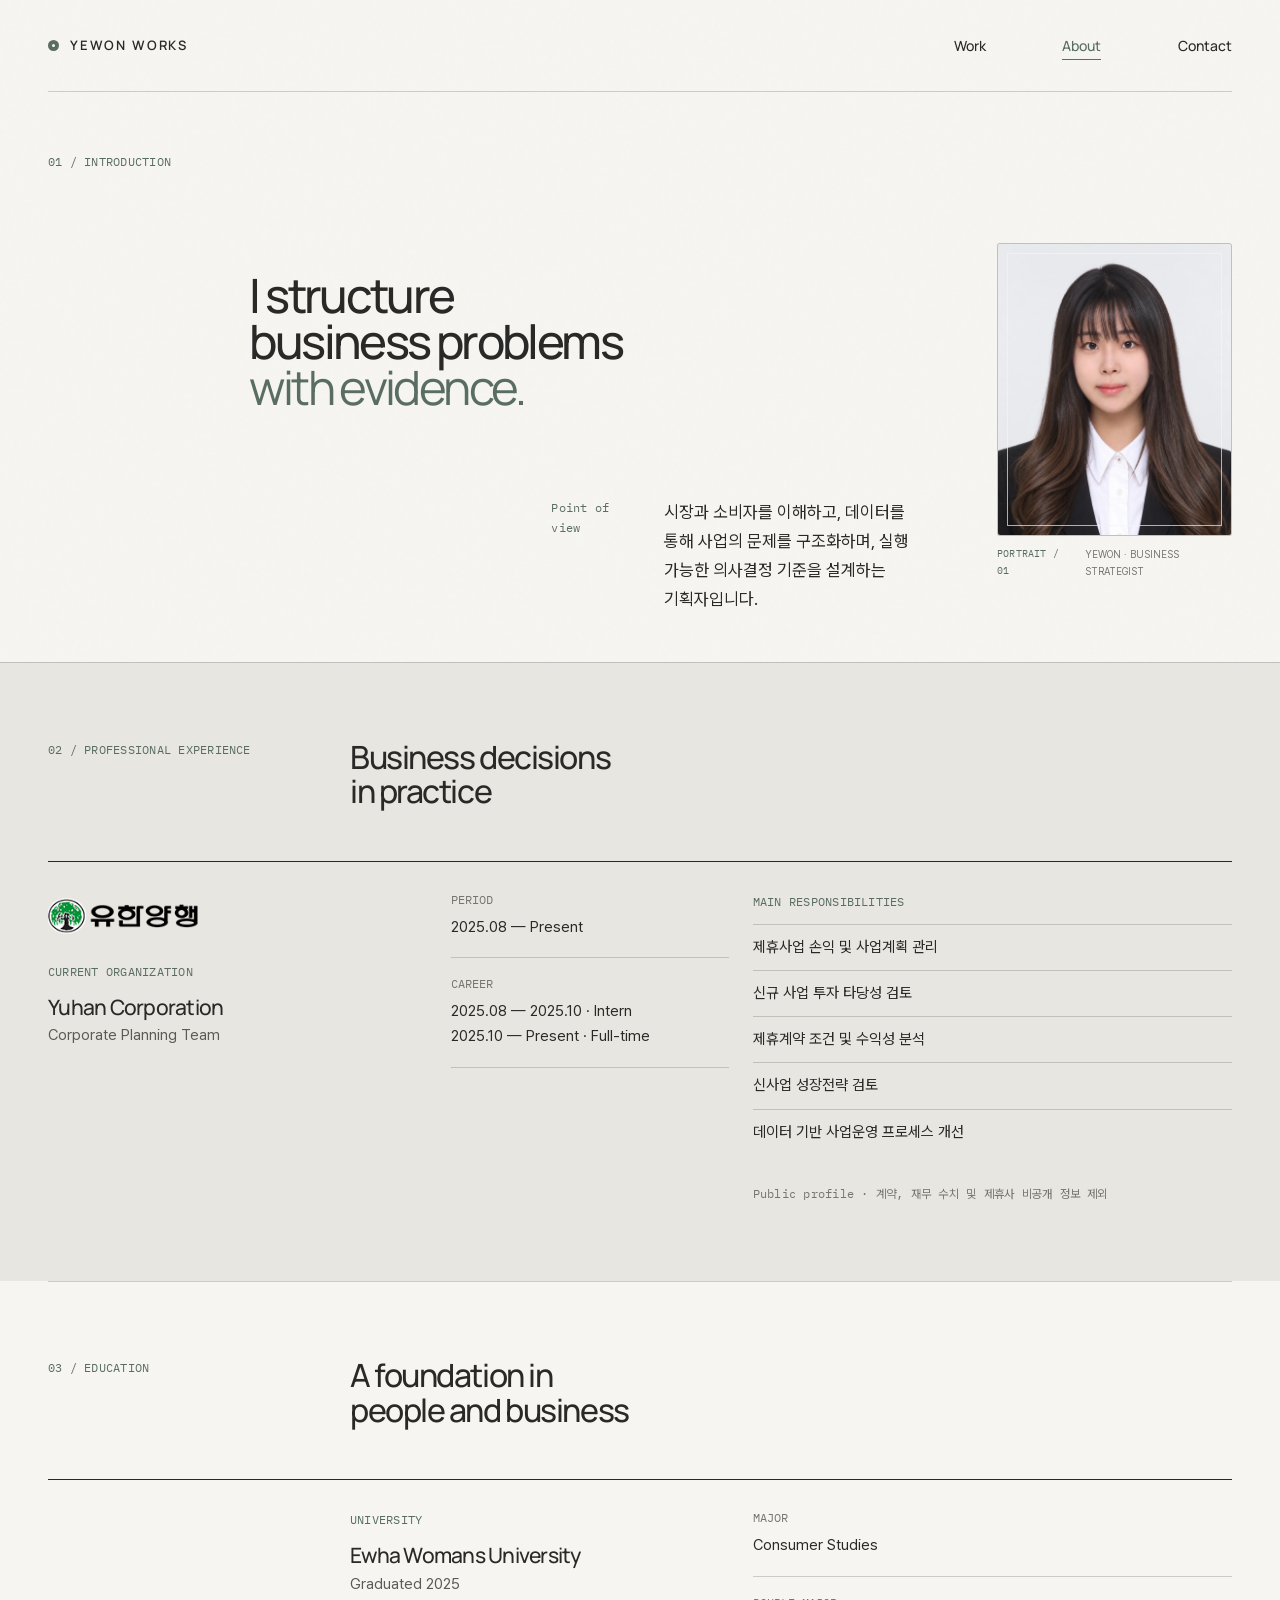
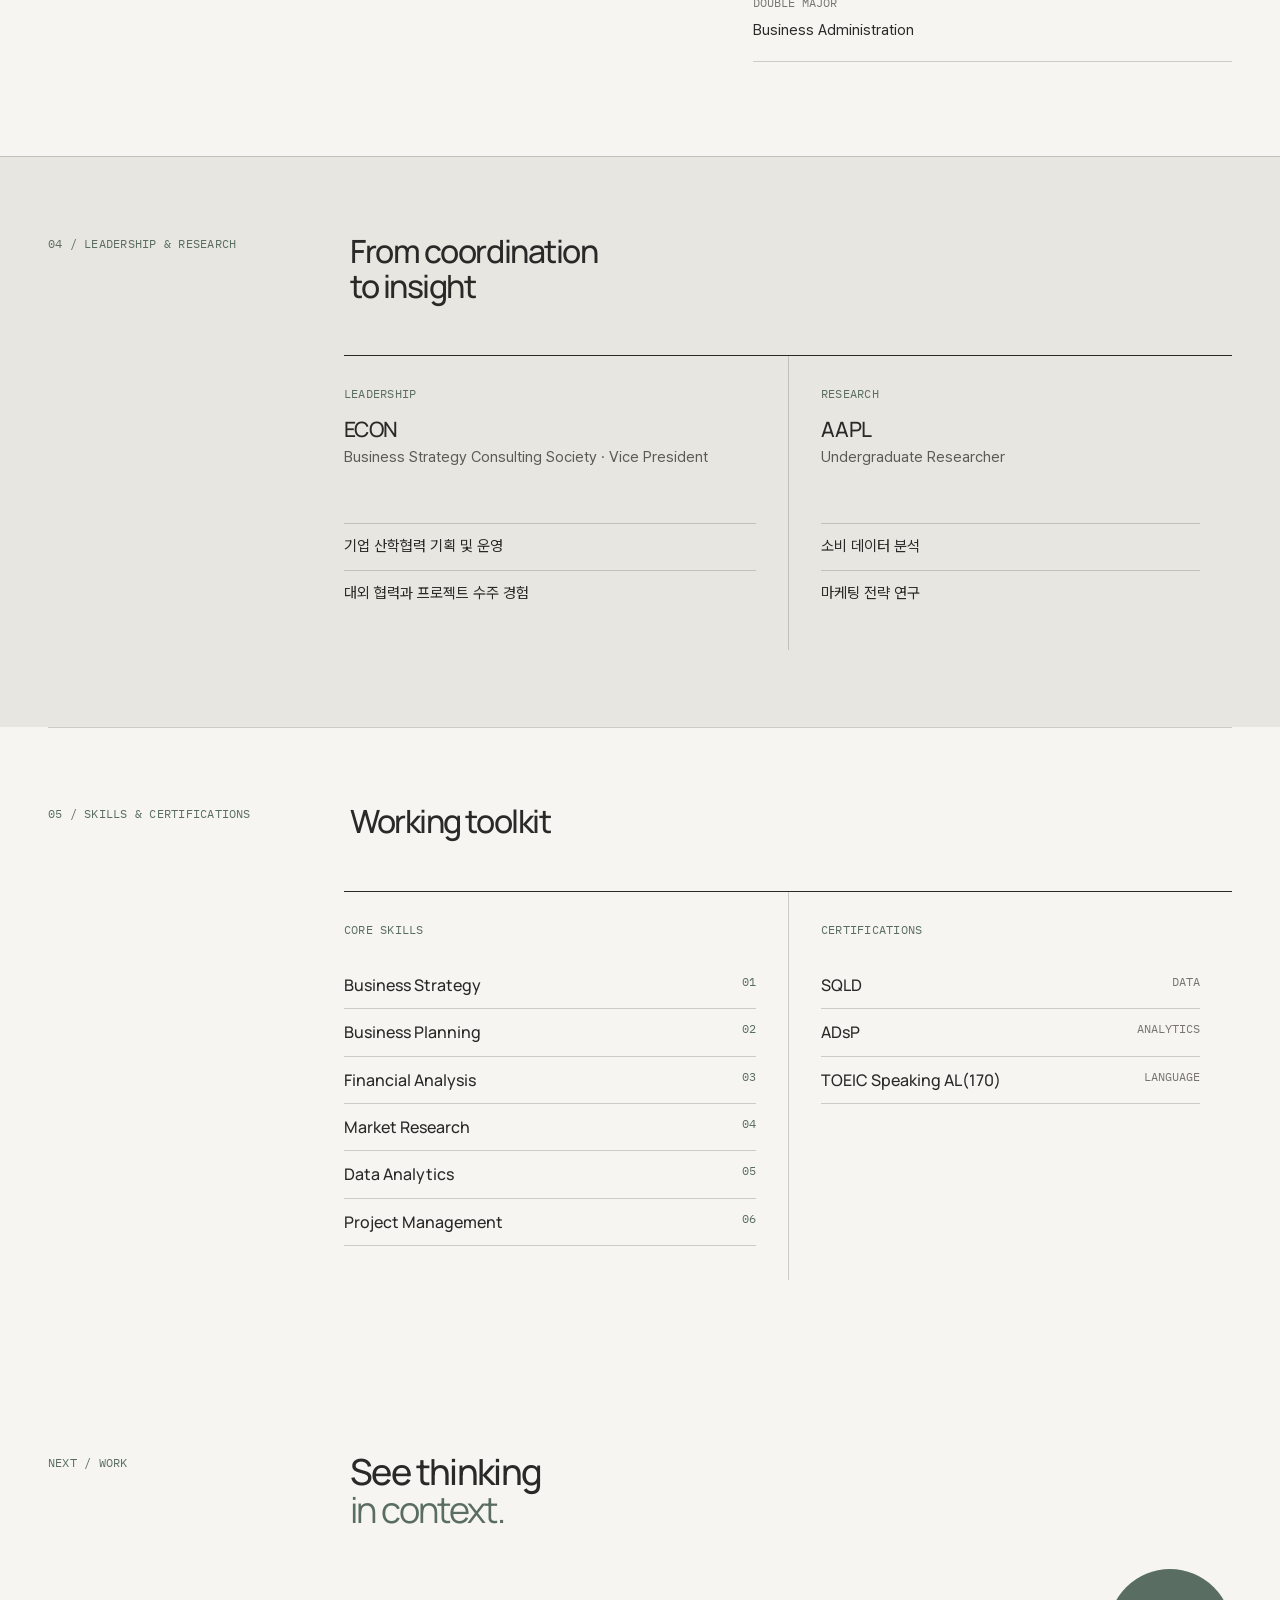
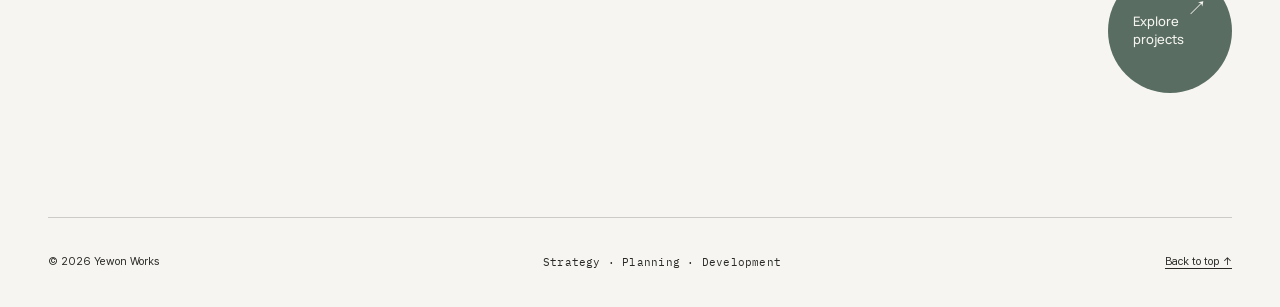
==== about.html @ 70c8a5c2 "Deploy Yewon Works v14" ====
<!doctype html>
<html lang="ko">
<head>
  <meta charset="utf-8"><meta name="viewport" content="width=device-width, initial-scale=1">
  <meta name="description" content="Yewon Works의 경력, 교육, 리더십, 연구 및 핵심 역량을 소개합니다.">
  <meta name="theme-color" content="#F6F5F1"><title>About — Yewon Works</title>
  <link rel="icon" href="assets/favicon.svg" type="image/svg+xml">
  <link rel="preload" href="assets/fonts/PretendardVariable.woff2" as="font" type="font/woff2" crossorigin>
  <link rel="preload" href="assets/fonts/Manrope-Variable.ttf" as="font" type="font/ttf" crossorigin>
  <link rel="stylesheet" href="assets/css/styles.css"><link rel="stylesheet" href="assets/css/v9-quality.css"><script src="assets/js/site.js" defer></script>
</head>
<body data-page="about">
  <a class="skip-link" href="#main">본문 바로가기</a>
  <header class="site-header" data-header>
    <a class="brand" href="index.html" aria-label="Yewon Works 홈"><span class="brand-mark" aria-hidden="true"></span><span>YEWON WORKS</span></a>
    <button class="menu-toggle" type="button" aria-expanded="false" aria-controls="site-nav"><span>Menu</span><span class="menu-icon" aria-hidden="true"></span></button>
    <nav class="site-nav" id="site-nav" aria-label="주요 메뉴"><a href="work.html" data-nav="work">Work</a><a href="about.html" data-nav="about">About</a><a href="contact.html" data-nav="contact">Contact</a></nav>
  </header>
  <main id="main">
    <section class="page-hero page-hero--about shell">
      <p class="page-label mono reveal">01 / Introduction</p>
      <h1 class="about-statement reveal">I structure<br>business<span class="about-mobile-break"><br></span> problems<br><em>with evidence.</em></h1>
      <figure class="about-portrait reveal">
        <div class="about-portrait__frame"><img src="assets/images/profile/profile-yewon.webp" alt="비즈니스 전략 기획자 예원의 프로필 사진" width="960" height="1200"></div>
        <figcaption><span class="mono">Portrait / 01</span><small>Yewon · Business strategist</small></figcaption>
      </figure>
      <div class="about-lead reveal"><span class="mono">Point of view</span><p>시장과 소비자를 이해하고, 데이터를 통해 사업의 문제를 구조화하며, 실행 가능한 의사결정 기준을 설계하는 기획자입니다.</p></div>
    </section>

    <section class="profile-section experience-section" aria-labelledby="experience-title">
      <div class="shell">
        <div class="profile-section__heading reveal"><p class="section-index mono">02 / Professional Experience</p><h2 id="experience-title">Business decisions<br>in practice</h2></div>
        <article class="experience-card reveal">
          <div class="experience-card__identity">
            <span class="experience-logo"><img src="assets/images/logos/yuhan-corporation.png" alt="유한양행 공식 로고" width="160" height="64"></span>
            <p class="item-type mono">Current organization</p>
            <h3>Yuhan Corporation</h3>
            <p>Corporate Planning Team</p>
          </div>
          <dl class="experience-facts">
            <div><dt>Period</dt><dd>2025.08 — Present</dd></div>
            <div><dt>Career</dt><dd><span>2025.08 — 2025.10 · Intern</span><span>2025.10 — Present · Full-time</span></dd></div>
          </dl>
          <div class="responsibility-list">
            <p class="item-type mono">Main responsibilities</p>
            <ul class="clean-list">
              <li>제휴사업 손익 및 사업계획 관리</li>
              <li>신규 사업 투자 타당성 검토</li>
              <li>제휴계약 조건 및 수익성 분석</li>
              <li>신사업 성장전략 검토</li>
              <li>데이터 기반 사업운영 프로세스 개선</li>
            </ul>
          </div>
          <p class="disclosure-note mono">Public profile · 계약, 재무 수치 및 제휴사 비공개 정보 제외</p>
        </article>
      </div>
    </section>

    <section class="profile-section education-section shell" aria-labelledby="education-title">
      <div class="profile-section__heading reveal"><p class="section-index mono">03 / Education</p><h2 id="education-title">A foundation in<br>people and business</h2></div>
      <article class="education-card reveal">
        <div><p class="item-type mono">University</p><h3>Ewha Womans University</h3><p>Graduated 2025</p></div>
        <dl class="education-details">
          <div><dt>Major</dt><dd>Consumer Studies</dd></div>
          <div><dt>Double Major</dt><dd>Business Administration</dd></div>
        </dl>
      </article>
    </section>

    <section class="profile-section leadership-section" aria-labelledby="leadership-title">
      <div class="shell">
        <div class="profile-section__heading reveal"><p class="section-index mono">04 / Leadership &amp; Research</p><h2 id="leadership-title">From coordination<br>to insight</h2></div>
        <div class="activity-grid">
          <article class="activity-card reveal">
            <p class="item-type mono">Leadership</p>
            <h3>ECON</h3>
            <p class="activity-subtitle">Business Strategy Consulting Society · Vice President</p>
            <ul class="clean-list">
              <li>기업 산학협력 기획 및 운영</li>
              <li>대외 협력과 프로젝트 수주 경험</li>
            </ul>
          </article>
          <article class="activity-card reveal">
            <p class="item-type mono">Research</p>
            <h3>AAPL</h3>
            <p class="activity-subtitle">Undergraduate Researcher</p>
            <ul class="clean-list">
              <li>소비 데이터 분석</li>
              <li>마케팅 전략 연구</li>
            </ul>
          </article>
        </div>
      </div>
    </section>

    <section class="profile-section credentials-section shell" aria-labelledby="credentials-title">
      <div class="profile-section__heading reveal"><p class="section-index mono">05 / Skills &amp; Certifications</p><h2 id="credentials-title">Working toolkit</h2></div>
      <div class="credentials-grid">
        <div class="credential-block reveal"><p class="item-type mono">Core skills</p><ol class="numbered-skill-list"><li>Business Strategy</li><li>Business Planning</li><li>Financial Analysis</li><li>Market Research</li><li>Data Analytics</li><li>Project Management</li></ol></div>
        <div class="credential-block reveal"><p class="item-type mono">Certifications</p><ul class="certification-list"><li><strong>SQLD</strong><span>Data</span></li><li><strong>ADsP</strong><span>Analytics</span></li><li><strong>TOEIC Speaking AL(170)</strong><span>Language</span></li></ul></div>
      </div>
    </section>

    <section class="contact-cta shell reveal"><p class="section-index mono">Next / Work</p><div><h2>See thinking<br><em>in context.</em></h2><a class="circle-link" href="work.html"><span>Explore<br>projects</span><b aria-hidden="true">↗</b></a></div></section>
  </main>
  <footer class="site-footer shell"><p>© <span data-year></span> Yewon Works</p><p class="mono">Strategy · Planning · Development</p><a href="#main">Back to top ↑</a></footer>
</body>
</html>
---- assets/css/styles.css ----
:root {
  --canvas: #f6f5f1;
  --ink: #292927;
  --surface: #e8e6e0;
  --sage: #596d63;
  --stone: #77756f;
  --line: rgba(41, 41, 39, 0.2);
  --shell: min(1440px, calc(100vw - 96px));
  --header-h: 92px;
  --ease: cubic-bezier(.22, 1, .36, 1);
  --paper: var(--canvas);
  --paper-2: var(--surface);
  --muted: var(--stone);
  --sage-pale: rgba(89, 109, 99, .08);
  --mono: 'IBM Plex Mono', monospace;
}

* { box-sizing: border-box; }
html { scroll-behavior: smooth; }
body {
  margin: 0;
  background: var(--canvas);
  color: var(--ink);
  font-family: Pretendard, "Noto Sans KR", "Apple SD Gothic Neo", Arial, sans-serif;
  font-size: 16px;
  line-height: 1.65;
  text-rendering: optimizeLegibility;
  overflow-x: hidden;
}
body::before {
  content: "";
  position: fixed;
  inset: 0;
  z-index: -1;
  opacity: .18;
  pointer-events: none;
  background-image: url("data:image/svg+xml,%3Csvg viewBox='0 0 180 180' xmlns='http://www.w3.org/2000/svg'%3E%3Cfilter id='n'%3E%3CfeTurbulence type='fractalNoise' baseFrequency='.95' numOctaves='2' stitchTiles='stitch'/%3E%3C/filter%3E%3Crect width='100%25' height='100%25' filter='url(%23n)' opacity='.08'/%3E%3C/svg%3E");
}
a { color: inherit; text-decoration: none; }
button { color: inherit; font: inherit; }
p, h1, h2, h3 { margin-top: 0; }
::selection { background: var(--sage); color: var(--canvas); }
:focus-visible { outline: 2px solid var(--sage); outline-offset: 5px; }
.shell { width: var(--shell); margin-inline: auto; }
.mono { font-family: "IBM Plex Mono", Consolas, monospace; letter-spacing: .02em; }
.skip-link { position: fixed; top: 12px; left: 12px; z-index: 1000; padding: 10px 15px; background: var(--ink); color: var(--canvas); transform: translateY(-150%); }
.skip-link:focus { transform: none; }

.site-header {
  width: var(--shell);
  height: var(--header-h);
  margin-inline: auto;
  display: grid;
  grid-template-columns: repeat(12, 1fr);
  align-items: center;
  gap: 24px;
  border-bottom: 1px solid var(--line);
  position: relative;
  z-index: 50;
}
.brand { grid-column: span 4; display: inline-flex; width: max-content; align-items: center; gap: 11px; font: 600 13px/1 "Manrope", Arial, sans-serif; letter-spacing: .14em; }
.brand-mark { width: 11px; height: 11px; border-radius: 50%; background: var(--sage); position: relative; }
.brand-mark::after { content: ""; position: absolute; width: 3px; height: 3px; border-radius: 50%; background: var(--canvas); inset: 4px; }
.site-nav { grid-column: 10 / -1; display: flex; justify-content: space-between; font: 500 14px/1 "Manrope", Arial, sans-serif; }
.site-nav a { position: relative; padding: 8px 0; }
.site-nav a::after { content: ""; position: absolute; height: 1px; background: currentColor; inset: auto 0 1px; transform: scaleX(0); transform-origin: right; transition: transform .4s var(--ease); }
.site-nav a:hover::after, .site-nav a[aria-current="page"]::after { transform: scaleX(1); transform-origin: left; }
.site-nav a[aria-current="page"] { color: var(--sage); }
.menu-toggle { display: none; border: 0; background: transparent; padding: 10px 0; }

.hero { min-height: calc(100svh - var(--header-h)); display: grid; grid-template-columns: repeat(12, 1fr); grid-template-rows: 1fr auto; column-gap: 24px; padding-block: clamp(70px, 9vh, 130px) 34px; }
.hero-kicker { grid-column: 1 / 4; display: flex; flex-direction: column; justify-content: space-between; padding-bottom: 112px; }
.eyebrow { font: 500 clamp(12px, 1vw, 14px)/1.45 "Manrope", Arial, sans-serif; letter-spacing: .08em; text-transform: uppercase; }
.edition { font-size: 11px; color: var(--stone); }
.hero-content { grid-column: 4 / -1; }
.display { margin: 0; font: 500 clamp(58px, 8.15vw, 126px)/.9 "Manrope", Arial, sans-serif; letter-spacing: -.072em; }
.display em, h2 em, .about-statement em, .contact-page h1 em { color: var(--sage); font-style: normal; font-weight: 400; }
.hero-bottom { margin: clamp(50px, 8vh, 94px) 0 0; display: grid; grid-template-columns: repeat(9, 1fr); gap: 24px; align-items: end; }
.hero-bottom > p { grid-column: 1 / 6; max-width: 610px; margin: 0; font-size: clamp(17px, 1.45vw, 21px); line-height: 1.75; word-break: keep-all; }
.hero-actions { grid-column: 7 / -1; display: grid; gap: 10px; }
.text-link { display: flex; justify-content: space-between; gap: 22px; border-bottom: 1px solid currentColor; padding: 6px 0 9px; font: 500 14px/1.3 "Manrope", Arial, sans-serif; transition: color .25s, padding .25s; }
.text-link:hover { color: var(--sage); padding-inline: 4px; }
.text-link--muted { color: var(--stone); }
.hero-keywords { grid-column: 1 / -1; display: flex; justify-content: space-between; padding-top: 25px; border-top: 1px solid var(--line); font-size: 11px; text-transform: uppercase; }

.section { padding-block: clamp(110px, 12vw, 190px); }
.section--line { border-top: 1px solid var(--line); }
.section-heading { display: grid; grid-template-columns: repeat(12, 1fr); gap: 24px; margin-bottom: clamp(70px, 8vw, 120px); }
.section-index { grid-column: 1 / 4; margin: 0; color: var(--sage); font-size: 11px; text-transform: uppercase; }
.section-heading h2 { grid-column: 4 / 10; margin: 0; font: 500 clamp(43px, 5.2vw, 77px)/1.02 "Manrope", Arial, sans-serif; letter-spacing: -.055em; }
.section-heading > p:last-child { grid-column: 10 / -1; margin: 0; align-self: end; color: #575752; font-size: 14px; word-break: keep-all; }
.section-heading--row { align-items: end; }
.section-heading--row > div { grid-column: 1 / 10; display: grid; grid-template-columns: repeat(9, 1fr); gap: 24px; }
.section-heading--row > div .section-index { grid-column: 1 / 4; }
.section-heading--row > div h2 { grid-column: 4 / -1; }
.section-heading--row > .text-link { grid-column: 10 / -1; }

.capability-grid { margin-left: 25%; display: grid; grid-template-columns: repeat(3, 1fr); border-top: 1px solid var(--line); border-bottom: 1px solid var(--line); }
.capability { min-height: 410px; padding: 28px 28px 35px; display: flex; flex-direction: column; border-right: 1px solid var(--line); }
.capability:first-child { border-left: 1px solid var(--line); }
.capability-no { color: var(--sage); font-size: 11px; }
.capability h3 { margin: auto 0 15px; font: 500 clamp(28px, 2.7vw, 40px)/1 "Manrope", Arial, sans-serif; letter-spacing: -.04em; }
.capability p { margin: 0 0 34px; color: #5a5a55; font-size: 14px; word-break: keep-all; }
.logic-line, .logic-grid, .logic-roadmap { height: 55px; display: flex; align-items: center; position: relative; }
.logic-line::before { content: ""; position: absolute; height: 1px; inset: 50% 0 auto; background: var(--line); }
.logic-line i { width: 7px; height: 7px; border-radius: 50%; background: var(--sage); z-index: 1; }
.logic-line i:nth-child(2) { margin-inline: auto; }.logic-line i:nth-child(3) { margin-left: auto; }
.logic-grid { display: grid; grid-template-columns: 1fr 1fr; gap: 4px; width: 60px; }
.logic-grid i { border: 1px solid var(--sage); }.logic-grid i:nth-child(3) { background: var(--sage); }
.logic-roadmap { justify-content: space-between; }
.logic-roadmap::before { content: ""; position: absolute; left: 3px; right: 3px; top: 50%; border-top: 1px dashed var(--sage); }
.logic-roadmap i { width: 9px; height: 9px; background: var(--canvas); border: 1px solid var(--sage); transform: rotate(45deg); z-index: 1; }.logic-roadmap i:last-child { background: var(--sage); }

.featured { padding-top: 30px; }
.featured-list { border-top: 1px solid var(--ink); }
.featured-card { display: grid; grid-template-columns: repeat(12, 1fr); gap: 24px; padding: 38px 0; border-bottom: 1px solid var(--line); position: relative; transition: padding .45s var(--ease); }
.featured-card:hover { padding-inline: 18px; }
.featured-card__number { grid-column: 1 / 2; color: var(--sage); font-size: 12px; }
.featured-card__visual { grid-column: 2 / 5; height: 180px; background: var(--surface); overflow: hidden; position: relative; }
.featured-card__content { grid-column: 5 / 10; }
.featured-card__content h3 { margin: 3px 0 13px; font: 500 clamp(27px, 3vw, 43px)/1.08 "Manrope", Arial, sans-serif; letter-spacing: -.045em; }
.featured-card__content p { margin: 0; max-width: 570px; color: #555550; font-size: 14px; word-break: keep-all; }
.featured-card__meta { grid-column: 10 / -1; display: flex; flex-direction: column; justify-content: space-between; align-items: flex-end; text-align: right; }
.featured-card__meta span { font-size: 10px; text-transform: uppercase; }.featured-card__meta b { font: 400 25px/1 "Manrope", Arial, sans-serif; transition: transform .3s; }.featured-card:hover .featured-card__meta b { transform: translate(4px, -4px); }
.mini-visual { position: absolute; inset: 25px; }
.mini-visual--matrix { border: 1px solid rgba(89,109,99,.45); background: linear-gradient(90deg, transparent 49.7%, rgba(89,109,99,.35) 50%, transparent 50.3%), linear-gradient(transparent 49.7%, rgba(89,109,99,.35) 50%, transparent 50.3%); }
.mini-visual--matrix::after { content: ""; position: absolute; width: 22px; height: 22px; right: 18%; top: 16%; border-radius: 50%; background: var(--sage); }
.mini-visual--scenario { border-left: 1px solid var(--sage); border-bottom: 1px solid var(--sage); }
.mini-visual--scenario::before, .mini-visual--scenario::after { content: ""; position: absolute; left: 14%; right: 5%; height: 1px; background: var(--sage); transform-origin: left; }
.mini-visual--scenario::before { bottom: 25%; transform: rotate(-17deg); }.mini-visual--scenario::after { bottom: 25%; transform: rotate(-38deg); opacity: .55; }
.mini-visual--journey { display: flex; align-items: center; justify-content: space-between; }
.mini-visual--journey::before { content: ""; position: absolute; left: 5px; right: 5px; border-top: 1px dashed var(--sage); }
.mini-visual--journey i { width: 12px; height: 12px; background: var(--surface); border: 1px solid var(--sage); border-radius: 50%; z-index: 1; }.mini-visual--journey i:nth-child(3) { background: var(--sage); }

.profile-bridge { background: var(--ink); color: var(--canvas); padding-block: clamp(110px, 12vw, 180px); }
.profile-bridge__inner { display: grid; grid-template-columns: repeat(12, 1fr); gap: 24px; }
.profile-bridge .section-index { grid-column: 1 / 4; color: #aebcb5; }
.profile-bridge__copy { grid-column: 4 / -1; }
.profile-bridge h2 { margin: 0 0 65px; font: 400 clamp(48px, 6vw, 90px)/1 "Manrope", Arial, sans-serif; letter-spacing: -.06em; }
.profile-bridge__copy > p { max-width: 610px; margin: 0 0 55px; font-size: clamp(17px, 1.5vw, 21px); color: #d4d2cb; word-break: keep-all; }
.text-link--light { max-width: 220px; color: var(--canvas); }

.contact-cta { min-height: 700px; padding-block: clamp(110px, 12vw, 180px); display: grid; grid-template-columns: repeat(12, 1fr); gap: 24px; }
.contact-cta > .section-index { grid-column: 1 / 4; }
.contact-cta > div { grid-column: 4 / -1; position: relative; }
.contact-cta h2 { margin: 0; font: 500 clamp(52px, 7.5vw, 112px)/.94 "Manrope", Arial, sans-serif; letter-spacing: -.065em; }
.circle-link { width: 150px; height: 150px; border-radius: 50%; background: var(--sage); color: var(--canvas); display: flex; justify-content: space-between; align-items: center; padding: 25px; margin: 55px 0 0 auto; font: 500 13px/1.35 "Manrope", Arial, sans-serif; transition: transform .4s var(--ease), background .3s; }
.circle-link b { align-self: flex-start; font-size: 20px; font-weight: 400; }.circle-link:hover { transform: rotate(-5deg) scale(1.04); background: #45594f; }
.site-footer { min-height: 90px; padding-block: 24px; border-top: 1px solid var(--line); display: flex; justify-content: space-between; align-items: center; font-size: 11px; }
.site-footer p { margin: 0; }.site-footer a { text-decoration: underline; text-underline-offset: 3px; }

/* Work */
.page-hero { min-height: 700px; padding-block: clamp(80px, 10vw, 150px) 70px; display: grid; grid-template-columns: repeat(12, 1fr); gap: 24px; align-content: space-between; }
.page-label { grid-column: 1 / 4; color: var(--sage); font-size: 11px; text-transform: uppercase; }
.page-hero__title { grid-column: 1 / -1; display: flex; justify-content: space-between; align-items: end; }
.page-hero h1 { margin: 0; font: 500 clamp(95px, 17vw, 250px)/.72 "Manrope", Arial, sans-serif; letter-spacing: -.085em; }
.project-count { font-size: 11px; color: var(--stone); }
.page-hero__intro { grid-column: 4 / -1; display: grid; grid-template-columns: 2fr 1fr; gap: 48px; border-top: 1px solid var(--line); padding-top: 24px; }
.page-hero__intro p:first-child { margin: 0; font-size: clamp(18px, 1.8vw, 25px); max-width: 650px; word-break: keep-all; }
.page-hero__intro .note { margin: 0; color: #65645f; font-size: 12px; word-break: keep-all; }
.work-section { padding-block: clamp(100px, 10vw, 150px); border-top: 1px solid var(--line); }
.work-section__heading { display: grid; grid-template-columns: repeat(12, 1fr); gap: 24px; margin-bottom: 70px; }
.work-section__heading .section-index { grid-column: 1 / 4; }
.work-section__heading h2 { grid-column: 4 / 10; margin: 0; font: 500 clamp(40px, 4.7vw, 68px)/1 "Manrope", Arial, sans-serif; letter-spacing: -.05em; }
.work-section__heading > p:last-child { grid-column: 10 / -1; margin: 0; font-size: 13px; color: #61605b; word-break: keep-all; }
.project-table { border-top: 1px solid var(--ink); }
.project-row { display: grid; grid-template-columns: repeat(12, 1fr); gap: 24px; padding: 34px 0 36px; border-bottom: 1px solid var(--line); transition: padding .4s var(--ease), background .3s; position: relative; }
.project-row:hover { padding-inline: 16px; }
.project-row__no { grid-column: 1 / 2; color: var(--sage); font-size: 11px; }
.project-row__main { grid-column: 2 / 8; }
.project-row__org { margin: 0 0 7px; color: var(--stone); font-size: 11px; }
.project-row h3 { margin: 0 0 12px; font: 500 clamp(25px, 2.8vw, 39px)/1.12 "Manrope", Arial, sans-serif; letter-spacing: -.045em; }
.project-row__main > p:last-child { max-width: 650px; margin: 0; color: #5c5c57; font-size: 13px; word-break: keep-all; }
.project-row__tags { grid-column: 8 / 11; display: flex; align-content: flex-start; flex-wrap: wrap; gap: 6px; }
.tag { display: inline-block; border: 1px solid var(--line); border-radius: 999px; padding: 5px 9px 4px; font: 400 9px/1.2 "IBM Plex Mono", monospace; }
.project-row__type { grid-column: 11 / -1; display: flex; flex-direction: column; justify-content: space-between; align-items: flex-end; text-align: right; font-size: 10px; }
.project-row__type b { font-size: 22px; font-weight: 400; transition: transform .3s; }.project-row:hover .project-row__type b { transform: translate(4px, -4px); }
.review-badge { color: var(--sage); }
.archive-note { margin-bottom: 130px; padding: 28px 0; border-top: 1px solid var(--ink); border-bottom: 1px solid var(--line); display: grid; grid-template-columns: repeat(12, 1fr); gap: 24px; }
.archive-note span { grid-column: 1 / 4; font-size: 10px; color: var(--sage); text-transform: uppercase; }.archive-note p { grid-column: 4 / 10; margin: 0; font-size: 13px; color: #575752; }

/* About */
.page-hero--about { min-height: calc(100svh - var(--header-h)); }
.about-statement { grid-column: 3 / -1; margin: 0; font: 500 clamp(58px, 8.1vw, 122px)/.92 "Manrope", Arial, sans-serif; letter-spacing: -.07em; }
.about-lead { grid-column: 7 / -1; display: grid; grid-template-columns: 1fr 3fr; gap: 24px; align-self: end; }
.about-lead span { color: var(--sage); font-size: 10px; }.about-lead p { margin: 0; font-size: 17px; word-break: keep-all; }
.about-narrative { display: grid; grid-template-columns: repeat(12, 1fr); gap: 24px; border-top: 1px solid var(--line); }
.about-narrative .section-heading { grid-column: 1 / 7; display: block; margin: 0; }.about-narrative .section-heading h2 { margin-top: 55px; }
.narrative-copy { grid-column: 7 / -1; padding-top: 68px; max-width: 650px; }.narrative-copy p { margin-bottom: 30px; color: #575752; word-break: keep-all; }.narrative-copy .lead-copy { color: var(--ink); font-size: clamp(21px, 2vw, 28px); line-height: 1.55; }
.experience-section { background: var(--surface); }
.experience-section .section-heading { margin-bottom: 70px; }.experience-section .section-heading > p { max-width: 280px; }
.timeline { margin-left: 25%; border-top: 1px solid var(--ink); }
.timeline-item { display: grid; grid-template-columns: 1fr 3fr; gap: 24px; padding: 34px 0 55px; border-bottom: 1px solid var(--line); }
.timeline-year, .item-type { font-size: 10px; color: var(--sage); text-transform: uppercase; }.timeline-item h3 { margin: 5px 0 2px; font: 500 clamp(25px, 2.8vw, 39px)/1.2 "Manrope", Arial, sans-serif; letter-spacing: -.04em; }.timeline-item div > p:not(.item-type) { margin: 0; }.timeline-item .item-description { max-width: 580px; margin-top: 22px; color: #5b5a55; font-size: 13px; word-break: keep-all; }
.profile-grid { display: grid; grid-template-columns: repeat(12, 1fr); gap: 24px; border-bottom: 1px solid var(--line); }
.profile-block { grid-column: span 6; min-height: 430px; padding-right: 45px; }.profile-block:first-child { border-right: 1px solid var(--line); }.profile-block--cert { grid-column: 7 / -1; border-top: 1px solid var(--line); padding-top: 55px; min-height: 250px; }
.profile-block h2 { margin: 55px 0 40px; font: 500 clamp(37px, 4vw, 59px)/1.04 "Manrope", Arial, sans-serif; letter-spacing: -.05em; }
.clean-list, .skill-list { list-style: none; padding: 0; margin: 0; }.clean-list li { border-top: 1px solid var(--line); padding: 12px 0; }.clean-list .placeholder { color: var(--stone); font-size: 12px; }
.skill-list { margin-top: 50px; }.skill-list li { padding: 14px 0; border-bottom: 1px solid var(--line); display: flex; justify-content: space-between; font: 500 clamp(18px, 1.8vw, 25px)/1.2 "Manrope", Arial, sans-serif; }.skill-list i { color: var(--sage); font: 400 10px "IBM Plex Mono", monospace; }
.profile-block--cert > p:nth-child(2) { max-width: 460px; color: #5d5c57; }.placeholder-chip { display: inline-block; margin-top: 25px; padding: 8px 12px; border: 1px dashed var(--sage); color: var(--sage); font: 400 10px "IBM Plex Mono", monospace; text-transform: uppercase; }

/* Contact */
.dark-page { --canvas: #292927; --ink: #f6f5f1; --line: rgba(246,245,241,.2); --stone: #aaa8a2; --sage: #aebcb5; background: #292927; color: #f6f5f1; }
.dark-page .brand-mark::after { background: #292927; }.dark-page .site-header { border-color: var(--line); }
.contact-page { min-height: calc(100svh - var(--header-h)); padding-block: 75px 65px; display: grid; grid-template-columns: repeat(12, 1fr); gap: 24px; align-content: space-between; }
.contact-page .page-label { grid-column: 1 / 4; color: #aebcb5; }
.contact-page__main { grid-column: 3 / -1; display: grid; grid-template-columns: 3fr 1fr; gap: 24px; align-items: end; }
.contact-page h1 { grid-column: 1 / -1; margin: 0 0 50px; font: 400 clamp(63px, 9vw, 135px)/.9 "Manrope", Arial, sans-serif; letter-spacing: -.075em; }.contact-page__main > p { grid-column: 2; margin: 0; color: #d5d3cd; font-size: 16px; word-break: keep-all; }
.contact-links { grid-column: 4 / -1; border-top: 1px solid #f6f5f1; }
.contact-row { display: grid; grid-template-columns: 2fr 5fr auto; gap: 24px; align-items: center; padding: 21px 0; border-bottom: 1px solid var(--line); }.contact-row > span:first-child { color: #aebcb5; font-size: 10px; text-transform: uppercase; }.contact-row strong { display: block; font-size: 14px; font-weight: 500; }.contact-row small { display: block; margin-top: 3px; color: #a8a6a0; font-size: 11px; }.contact-row > span:last-child { color: var(--stone); }
.contact-footnote { grid-column: 4 / -1; display: flex; gap: 10px; align-items: center; color: var(--stone); font: 400 10px "IBM Plex Mono", monospace; }.contact-footnote p { margin: 0; }.status-dot { width: 6px; height: 6px; border-radius: 50%; background: #aebcb5; }

/* Project detail */
.project-loading { min-height: 70vh; display: grid; place-items: center; color: var(--stone); }
.project-hero { padding-block: 75px 70px; min-height: 780px; display: grid; grid-template-columns: repeat(12, 1fr); grid-template-rows: auto 1fr auto; gap: 24px; }
.project-hero__back { grid-column: 1 / 4; font-size: 11px; }.project-hero__back:hover { color: var(--sage); }
.project-hero__status { grid-column: 10 / -1; justify-self: end; color: var(--sage); font-size: 10px; text-transform: uppercase; }
.project-hero__title { grid-column: 2 / 11; align-self: center; }.project-hero__title .project-number { color: var(--sage); font-size: 11px; }.project-hero__title h1 { margin: 22px 0 30px; font: 500 clamp(56px, 7.8vw, 115px)/.93 "Manrope", Arial, sans-serif; letter-spacing: -.07em; }.project-hero__title p { max-width: 740px; margin: 0; color: #555550; font-size: clamp(17px, 1.45vw, 21px); word-break: keep-all; }
.project-facts { grid-column: 1 / -1; display: grid; grid-template-columns: repeat(4, 1fr); gap: 24px; border-top: 1px solid var(--ink); padding-top: 20px; }.project-fact span { display: block; margin-bottom: 7px; color: var(--stone); font-size: 9px; text-transform: uppercase; }.project-fact strong { font-size: 13px; font-weight: 500; }
.confidential-note { background: var(--sage); color: var(--canvas); }.confidential-note__inner { padding-block: 19px; display: grid; grid-template-columns: repeat(12, 1fr); gap: 24px; align-items: center; }.confidential-note span { grid-column: 1 / 4; font-size: 9px; text-transform: uppercase; }.confidential-note p { grid-column: 4 / 11; margin: 0; font-size: 12px; }
.case-intro { padding-block: 130px; display: grid; grid-template-columns: repeat(12, 1fr); gap: 24px; }.case-intro .section-index { grid-column: 1 / 4; }.case-intro__content { grid-column: 4 / 10; }.case-intro__content h2 { margin: 0 0 35px; font: 500 clamp(39px, 4.5vw, 66px)/1.03 "Manrope", Arial, sans-serif; letter-spacing: -.05em; }.case-intro__content > p { margin: 0 0 55px; font-size: 18px; word-break: keep-all; }.case-meta { display: grid; grid-template-columns: 1fr 1fr; border-top: 1px solid var(--line); }.case-meta div { padding: 18px 0; border-bottom: 1px solid var(--line); }.case-meta span { display: block; color: var(--stone); font-size: 9px; text-transform: uppercase; }.case-meta strong { font-size: 13px; font-weight: 500; }.case-meta div:nth-child(odd) { border-right: 1px solid var(--line); padding-right: 20px; }.case-meta div:nth-child(even) { padding-left: 20px; }
.case-visual-section { background: var(--surface); padding-block: 120px; }.case-visual-grid { display: grid; grid-template-columns: repeat(12, 1fr); gap: 24px; }.case-visual-grid > header { grid-column: 1 / 4; }.case-visual-grid > header h2 { margin-top: 40px; font: 500 clamp(33px, 3.5vw, 50px)/1.06 "Manrope", Arial, sans-serif; letter-spacing: -.045em; }.case-visual { grid-column: 4 / -1; min-height: 480px; border: 1px solid rgba(41,41,39,.25); padding: 32px; display: grid; grid-template-columns: repeat(3, 1fr); gap: 14px; position: relative; }.case-visual::after { content: "FORMAT PREVIEW · CONTENT PENDING"; position: absolute; bottom: 13px; right: 18px; color: var(--stone); font: 400 9px "IBM Plex Mono", monospace; }.visual-card { border: 1px solid var(--line); padding: 18px; display: flex; flex-direction: column; justify-content: space-between; min-height: 190px; }.visual-card span { color: var(--sage); font-size: 9px; text-transform: uppercase; }.visual-card strong { font: 500 clamp(17px, 1.6vw, 23px)/1.2 "Manrope", Arial, sans-serif; }.visual-card i { height: 4px; width: 48px; background: var(--sage); opacity: .75; }
.case-sections { padding-block: 130px; }.case-section { display: grid; grid-template-columns: repeat(12, 1fr); gap: 24px; padding: 60px 0; border-top: 1px solid var(--line); }.case-section__no { grid-column: 1 / 2; color: var(--sage); font-size: 10px; }.case-section h2 { grid-column: 2 / 6; margin: 0; font: 500 clamp(28px, 3vw, 43px)/1.08 "Manrope", Arial, sans-serif; letter-spacing: -.045em; }.case-section__body { grid-column: 7 / -1; }.case-section__body > p { margin: 0 0 25px; color: #555550; word-break: keep-all; }.placeholder-box { border: 1px dashed rgba(89,109,99,.7); background: rgba(89,109,99,.04); padding: 20px; color: var(--sage); font-size: 12px; }.placeholder-box strong { display: block; margin-bottom: 5px; font: 500 10px "IBM Plex Mono", monospace; text-transform: uppercase; }
.project-next { background: var(--ink); color: var(--canvas); padding-block: 90px; }.project-next__inner { display: grid; grid-template-columns: repeat(12, 1fr); gap: 24px; align-items: center; }.project-next span { grid-column: 1 / 4; color: #aebcb5; font-size: 10px; }.project-next a { grid-column: 4 / -1; display: flex; justify-content: space-between; align-items: center; font: 400 clamp(30px, 4vw, 58px)/1 "Manrope", Arial, sans-serif; letter-spacing: -.045em; }.project-next a b { font-weight: 400; transition: transform .3s; }.project-next a:hover b { transform: translate(5px, -5px); }

/* Phase 1 refinement: denser inner pages, clearer project metadata */
body[data-page="work"] .page-hero { min-height: 560px; padding-block: clamp(60px, 7vw, 100px) 54px; }
body[data-page="work"] .page-hero h1 { font-size: clamp(76px, 12vw, 172px); line-height: .78; }
body[data-page="work"] .work-section { padding-block: clamp(76px, 8vw, 112px); }
body[data-page="work"] .work-section__heading { margin-bottom: 48px; }
body[data-page="work"] .work-section__heading h2 { font-size: clamp(35px, 4vw, 57px); }

.project-row { padding-block: 27px 29px; }
.project-row__main { grid-column: 2 / 7; }
.project-row__main > p:last-child { max-width: 590px; line-height: 1.62; }
.project-row__details { grid-column: 7 / 11; display: grid; align-content: start; gap: 13px; }
.project-row__details > div { display: grid; grid-template-columns: 64px 1fr; gap: 12px; }
.project-row__details span { color: var(--stone); font-size: 8px; text-transform: uppercase; }
.project-row__details strong, .project-row__details p { margin: 0; font-size: 10px; font-weight: 400; line-height: 1.45; }
.project-row__type { grid-column: 11 / -1; }

.page-hero--about { min-height: 700px; padding-block: clamp(58px, 7vw, 92px) 58px; }
.about-statement { font-size: clamp(48px, 5.4vw, 78px); line-height: .97; }
.about-lead p { font-size: 16px; }
body[data-page="about"] .section { padding-block: clamp(82px, 9vw, 128px); }
body[data-page="about"] .section-heading { margin-bottom: clamp(52px, 6vw, 80px); }
body[data-page="about"] .profile-block { min-height: 360px; }

.contact-page { min-height: 700px; padding-block: 58px 48px; }
.contact-page h1 { margin-bottom: 34px; font-size: clamp(58px, 7.2vw, 104px); line-height: .92; }
.contact-page__main > p { font-size: 15px; }
.contact-links { margin-top: 12px; }

.project-hero { min-height: 640px; padding-block: 56px 46px; }
.project-hero__title { grid-column: 2 / 10; }
.project-hero__title h1 { margin-block: 18px 22px; font-size: clamp(48px, 6vw, 86px); line-height: .96; }
.project-hero__title p { max-width: 680px; font-size: clamp(16px, 1.2vw, 18px); }
.project-facts { padding-top: 16px; }
.case-intro { padding-block: 92px; }
.case-intro__content { grid-column: 4 / 11; }
.case-intro__content h2 { margin: 14px 0 28px; font-size: clamp(36px, 3.8vw, 55px); }
.case-intro__content > p { max-width: 690px; margin-bottom: 34px; font-size: 17px; }
.case-status { display: block; color: var(--sage); font-size: 9px; text-transform: uppercase; }
.case-intro blockquote { max-width: 690px; margin: 0 0 42px; padding: 18px 0 18px 22px; border-left: 2px solid var(--sage); font-size: clamp(19px, 1.7vw, 24px); line-height: 1.5; word-break: keep-all; }
.case-meta strong { line-height: 1.45; }

.analysis-section { background: var(--surface); padding-block: 88px; }
.analysis-section__inner { display: grid; grid-template-columns: repeat(12, 1fr); gap: 24px; }
.analysis-section header { grid-column: 1 / 4; }
.analysis-section header h2 { margin: 34px 0 22px; font: 500 clamp(31px, 3.2vw, 47px)/1.05 "Manrope", Arial, sans-serif; letter-spacing: -.045em; }
.analysis-section header > p:last-child { max-width: 250px; margin: 0; color: #5c5b56; font-size: 12px; word-break: keep-all; }
.analysis-flow { grid-column: 4 / -1; display: grid; grid-template-columns: repeat(3, 1fr); border-top: 1px solid var(--ink); border-bottom: 1px solid var(--line); }
.analysis-step { min-height: 310px; padding: 24px; border-right: 1px solid var(--line); display: flex; flex-direction: column; }
.analysis-step:first-child { border-left: 1px solid var(--line); }
.analysis-step > div { display: flex; justify-content: space-between; color: var(--sage); }
.analysis-step small, .analysis-step span { font-size: 8px; text-transform: uppercase; }
.analysis-step h3 { margin: auto 0 16px; font: 500 clamp(22px, 2vw, 29px)/1.18 "Manrope", Arial, sans-serif; letter-spacing: -.035em; }
.analysis-step p { margin: 0; color: #5a5954; font-size: 12px; line-height: 1.65; word-break: keep-all; }

.decision-record { padding-block: 94px; display: grid; grid-template-columns: repeat(12, 1fr); gap: 24px; }
.decision-record__heading { grid-column: 1 / 5; }
.decision-record__heading h2 { margin: 38px 0 0; font: 500 clamp(34px, 3.7vw, 54px)/1.05 "Manrope", Arial, sans-serif; letter-spacing: -.05em; }
.decision-record__content { grid-column: 5 / -1; border-top: 1px solid var(--ink); }
.record-row { display: grid; grid-template-columns: 150px 1fr auto; gap: 24px; padding: 28px 0 34px; border-bottom: 1px solid var(--line); }
.record-row > span:first-child { color: var(--sage); font-size: 9px; text-transform: uppercase; }
.record-row h3 { margin: 0 0 8px; font: 500 20px/1.25 "Manrope", Arial, sans-serif; }
.record-row p { max-width: 520px; margin: 0; color: #5a5954; font-size: 13px; word-break: keep-all; }
.record-status { align-self: start; color: var(--stone); font-size: 8px; text-transform: uppercase; }
.source-note { margin: 18px 0 0; color: var(--stone); font-size: 11px; }

.learning-section { background: var(--ink); color: var(--canvas); padding-block: 88px; }
.learning-section__inner { display: grid; grid-template-columns: repeat(12, 1fr); gap: 24px; }
.learning-section .section-index { grid-column: 1 / 4; color: #aebcb5; }
.learning-section__inner > div { grid-column: 4 / 11; }
.learning-section__inner > div > span { color: #aebcb5; font-size: 9px; text-transform: uppercase; }
.learning-section h2 { margin: 18px 0 30px; font: 400 clamp(34px, 4vw, 58px)/1.05 "Manrope", Arial, sans-serif; letter-spacing: -.045em; }
.learning-section p { max-width: 650px; color: #d4d2cb; font-size: 16px; word-break: keep-all; }
.learning-section .placeholder-box { margin-top: 34px; border-color: rgba(174,188,181,.65); background: rgba(174,188,181,.06); color: #cbd5d0; }

.case-intro--overview { padding-block: 84px; }
.overview-section { background: var(--surface); padding-block: 76px; }
.overview-section__inner { display: grid; grid-template-columns: repeat(12, 1fr); gap: 24px; }
.overview-section .section-index { grid-column: 1 / 4; }
.overview-note { grid-column: 4 / 10; }
.overview-note h2 { margin: 0 0 20px; font: 500 clamp(33px, 3.4vw, 50px)/1 "Manrope", Arial, sans-serif; letter-spacing: -.045em; }
.overview-note > p { margin: 0; color: #585752; font-size: 14px; word-break: keep-all; }
.overview-competencies { display: flex; flex-wrap: wrap; gap: 6px; margin-top: 30px; }
.project-next { padding-block: 68px; }

.reveal { opacity: 0; transform: translateY(20px); transition: opacity .8s var(--ease), transform .8s var(--ease); }.reveal.is-visible { opacity: 1; transform: none; }

@media (max-width: 960px) {
  :root { --shell: calc(100vw - 48px); --header-h: 76px; }
  .site-header { grid-template-columns: repeat(8, 1fr); }
  .brand { grid-column: 1 / 4; }.site-nav { grid-column: 6 / -1; }
  .hero { grid-template-columns: repeat(8, 1fr); }.hero-kicker { grid-column: 1 / 3; }.hero-content { grid-column: 3 / -1; }.hero-bottom { grid-template-columns: repeat(6, 1fr); }.hero-bottom > p { grid-column: 1 / 5; }.hero-actions { grid-column: 5 / -1; }
  .section-heading, .work-section__heading, .case-intro, .case-section, .case-visual-grid { grid-template-columns: repeat(8, 1fr); }.section-index, .section-heading .section-index, .work-section__heading .section-index, .case-intro .section-index { grid-column: 1 / 3; }.section-heading h2, .work-section__heading h2 { grid-column: 3 / 7; }.section-heading > p:last-child, .work-section__heading > p:last-child { grid-column: 7 / -1; }
  .section-heading--row > div { grid-column: 1 / 7; grid-template-columns: repeat(6,1fr); }.section-heading--row > .text-link { grid-column: 7 / -1; }
  .capability-grid { margin-left: 0; }.capability { min-height: 370px; }
  .featured-card { grid-template-columns: repeat(8,1fr); }.featured-card__visual { grid-column: 2 / 4; }.featured-card__content { grid-column: 4 / 7; }.featured-card__meta { grid-column: 7 / -1; }
  .profile-bridge__inner, .contact-cta, .page-hero, .project-hero { grid-template-columns: repeat(8, 1fr); }.profile-bridge .section-index, .contact-cta > .section-index { grid-column: 1 / 3; }.profile-bridge__copy, .contact-cta > div { grid-column: 3 / -1; }
  .page-hero__intro { grid-column: 3 / -1; }.page-label { grid-column: 1 / 3; }
  .project-row { grid-template-columns: repeat(8,1fr); }.project-row__main { grid-column: 2 / 6; }.project-row__tags { grid-column: 6 / 8; }.project-row__type { grid-column: 8 / -1; }
  .archive-note { grid-template-columns: repeat(8,1fr); }.archive-note span { grid-column: 1 / 3; }.archive-note p { grid-column: 3 / 7; }
  .about-statement { grid-column: 2 / -1; }.about-lead { grid-column: 4 / -1; }.about-narrative { grid-template-columns: repeat(8,1fr); }.about-narrative .section-heading { grid-column: 1 / 5; }.narrative-copy { grid-column: 5 / -1; }
  .project-hero__back { grid-column: 1 / 3; }.project-hero__status { grid-column: 7 / -1; }.project-hero__title { grid-column: 2 / 8; }.confidential-note__inner, .project-next__inner { grid-template-columns: repeat(8,1fr); }.confidential-note span, .project-next span { grid-column: 1 / 3; }.confidential-note p { grid-column: 3 / 8; }.case-intro__content { grid-column: 3 / 8; }.case-visual-grid > header { grid-column: 1 / 3; }.case-visual { grid-column: 3 / -1; }.case-section__no { grid-column: 1 / 2; }.case-section h2 { grid-column: 2 / 5; }.case-section__body { grid-column: 5 / -1; }.project-next a { grid-column: 3 / -1; }
}

@media (max-width: 700px) {
  :root { --shell: calc(100vw - 36px); --header-h: 68px; }
  .site-header { display: flex; justify-content: space-between; }
  .site-header .menu-toggle { display: flex; position: relative; margin-left: auto; align-items: center; gap: 10px; font: 500 12px "Manrope", Arial, sans-serif; z-index: 52; visibility: visible; }.menu-icon { width: 17px; height: 9px; border-top: 1px solid; border-bottom: 1px solid; }
  .site-nav { position: fixed; inset: 0; background: var(--canvas); color: var(--ink); padding: 120px 25px 45px; flex-direction: column; justify-content: flex-start; gap: 20px; transform: translateY(-105%); transition: transform .55s var(--ease); }.site-nav a { font: 500 48px/1.2 "Manrope", Arial, sans-serif; letter-spacing: -.05em; border-bottom: 1px solid var(--line); }.nav-open .site-nav { transform: none; }.nav-open { overflow: hidden; }
  p { overflow-wrap: anywhere; }
  .hero { display: block; min-height: auto; padding-block: 58px 28px; }.hero-kicker { padding: 0 0 70px; flex-direction: row; }.edition { display: none; }.display { font-size: clamp(48px, 15vw, 76px); line-height: .94; }.hero-bottom { display: block; margin-top: 55px; }.hero-bottom > p { font-size: 16px; word-break: normal; }.hero-actions { margin-top: 38px; }.hero-keywords { margin-top: 80px; gap: 12px; font-size: 8px; }
  .section { padding-block: 95px; }.section-heading, .section-heading--row { display: block; margin-bottom: 55px; }.section-heading h2, .section-heading--row > div h2 { margin: 33px 0 25px; }.section-heading > p:last-child { max-width: 330px; }.section-heading--row > div { display: block; }.section-heading--row > .text-link { margin-top: 35px; max-width: 200px; }
  .capability-grid { display: block; border-bottom: 0; }.capability { min-height: 300px; border: 0; border-bottom: 1px solid var(--line); padding-inline: 5px; }.capability:first-child { border-left: 0; }.capability p { max-width: 340px; }
  .featured { padding-top: 0; }.featured-card { display: grid; grid-template-columns: 34px 1fr; gap: 14px; padding: 28px 0; }.featured-card:hover { padding-inline: 0; }.featured-card__number { grid-column: 1; }.featured-card__visual { grid-column: 2; height: 160px; }.featured-card__content { grid-column: 2; }.featured-card__meta { grid-column: 2; flex-direction: row; align-items: center; text-align: left; margin-top: 12px; }.featured-card__content h3 { font-size: 29px; }
  .profile-bridge__inner, .contact-cta { display: block; }.profile-bridge__copy { margin-top: 55px; }.profile-bridge h2 { font-size: 47px; }.contact-cta { min-height: 600px; }.contact-cta > div { margin-top: 50px; }.contact-cta h2 { font-size: 54px; }.circle-link { width: 130px; height: 130px; }
  .site-footer { align-items: flex-start; gap: 20px; flex-wrap: wrap; }.site-footer .mono { order: 3; width: 100%; }
  .page-hero { min-height: 600px; display: flex; flex-direction: column; justify-content: space-between; padding-block: 65px; }.page-hero__title { display: block; }.page-hero h1 { font-size: clamp(92px, 32vw, 145px); }.project-count { display: block; margin-top: 22px; }.page-hero__intro { display: block; }.page-hero__intro .note { margin-top: 24px; }
  .work-section { padding-block: 90px; }.work-section__heading { display: block; }.work-section__heading h2 { margin: 34px 0 22px; }.project-row { grid-template-columns: 32px 1fr; gap: 13px; padding: 28px 0; }.project-row:hover { padding-inline: 0; }.project-row__no { grid-column: 1; }.project-row__main, .project-row__tags, .project-row__type { grid-column: 2; }.project-row__tags { margin-top: 8px; }.project-row__type { margin-top: 10px; flex-direction: row; align-items: center; text-align: left; }.archive-note { display: block; }.archive-note p { margin-top: 18px; }
  .about-statement { font-size: clamp(48px, 14.5vw, 73px); }.about-lead { display: block; }.about-lead p { margin-top: 20px; }.about-narrative { display: block; }.narrative-copy { padding-top: 65px; }.experience-section .section-heading { display: block; }.timeline { margin-left: 0; }.timeline-item { display: block; }.timeline-item > div { margin-top: 24px; }.profile-grid { display: block; }.profile-block { min-height: 0; padding: 65px 0; border-bottom: 1px solid var(--line); }.profile-block:first-child { border-right: 0; }
  .contact-page { display: block; min-height: auto; padding-block: 65px 90px; }.contact-page__main { display: block; margin-top: 80px; }.contact-page h1 { font-size: clamp(58px, 18vw, 86px); }.contact-page__main > p { max-width: 260px; margin-left: auto; }.contact-links { margin-top: 100px; }.contact-row { grid-template-columns: 72px 1fr auto; gap: 10px; }.contact-footnote { margin-top: 30px; }
  .project-hero { display: flex; flex-direction: column; min-height: 730px; padding-block: 55px; }.project-hero__status { align-self: flex-end; }.project-hero__title { margin-block: auto; }.project-hero__title h1 { font-size: clamp(50px, 14vw, 72px); }.project-facts { grid-template-columns: 1fr 1fr; }.confidential-note__inner { display: block; }.confidential-note p { margin: 8px 0 0; }.case-intro { display: block; padding-block: 90px; }.case-intro__content { margin-top: 45px; }.case-visual-grid { display: block; }.case-visual-grid > header { margin-bottom: 45px; }.case-visual { min-height: 600px; grid-template-columns: 1fr; }.visual-card { min-height: 140px; }.case-sections { padding-block: 80px; }.case-section { display: grid; grid-template-columns: 34px 1fr; padding: 45px 0; }.case-section__no { grid-column: 1; }.case-section h2, .case-section__body { grid-column: 2; }.case-section__body { margin-top: 25px; }.project-next__inner { display: block; }.project-next a { margin-top: 30px; }
}

@media (prefers-reduced-motion: reduce) {
  html { scroll-behavior: auto; }
  *, *::before, *::after { animation-duration: .01ms !important; animation-iteration-count: 1 !important; transition-duration: .01ms !important; }
  .reveal { opacity: 1; transform: none; }
}

@media (max-width: 960px) {
  .project-row__main { grid-column: 2 / 5; }
  .project-row__details { grid-column: 5 / 8; }
  .project-row__details > div { grid-template-columns: 54px 1fr; }
  .project-row__type { grid-column: 8 / -1; }
  .analysis-section__inner, .decision-record, .learning-section__inner, .overview-section__inner { grid-template-columns: repeat(8, 1fr); }
  .analysis-section header { grid-column: 1 / 3; }
  .analysis-flow { grid-column: 3 / -1; }
  .decision-record__heading { grid-column: 1 / 4; }
  .decision-record__content { grid-column: 4 / -1; }
  .record-row { grid-template-columns: 115px 1fr; }
  .record-status { grid-column: 2; }
  .learning-section .section-index, .overview-section .section-index { grid-column: 1 / 3; }
  .learning-section__inner > div, .overview-note { grid-column: 3 / 8; }
}

@media (max-width: 700px) {
  body[data-page="work"] .page-hero { min-height: 500px; padding-block: 50px; }
  body[data-page="work"] .page-hero h1 { font-size: clamp(72px, 24vw, 108px); }
  body[data-page="work"] .work-section { padding-block: 70px; }
  body[data-page="work"] .work-section__heading { margin-bottom: 38px; }
  .project-row__main, .project-row__details, .project-row__type { grid-column: 2; }
  .project-row__details { margin-top: 18px; padding-top: 17px; border-top: 1px solid var(--line); gap: 10px; }
  .project-row__details > div { grid-template-columns: 62px 1fr; }
  .project-row__type { margin-top: 14px; }

  .page-hero--about { min-height: 620px; padding-block: 48px; }
  .about-statement { font-size: clamp(42px, 11vw, 56px); }
  body[data-page="about"] .section { padding-block: 76px; }

  .contact-page { padding-block: 50px 70px; }
  .contact-page__main { margin-top: 65px; }
  .contact-page h1 { font-size: clamp(52px, 15vw, 72px); }
  .contact-links { margin-top: 72px; }

  .project-hero { min-height: 610px; padding-block: 44px; }
  .project-hero__title h1 { font-size: clamp(43px, 11.5vw, 60px); }
  .project-hero__title p { font-size: 15px; }
  .project-facts { gap: 15px; }
  .case-intro, .case-intro--overview { padding-block: 68px; }
  .case-intro__content { margin-top: 32px; }
  .case-intro__content h2 { font-size: 37px; }
  .case-intro blockquote { font-size: 18px; }

  .analysis-section { padding-block: 68px; }
  .analysis-section__inner, .decision-record, .learning-section__inner, .overview-section__inner { display: block; }
  .analysis-section header { margin-bottom: 38px; }
  .analysis-section header > p:last-child { max-width: 320px; }
  .analysis-flow { display: block; border-bottom: 0; }
  .analysis-step { min-height: 230px; border: 0; border-bottom: 1px solid var(--line); padding-inline: 4px; }
  .analysis-step:first-child { border-left: 0; }
  .decision-record { padding-block: 70px; }
  .decision-record__heading { margin-bottom: 42px; }
  .record-row { display: block; }
  .record-row > div { margin-block: 20px; }
  .learning-section { padding-block: 68px; }
  .learning-section__inner > div { margin-top: 38px; }
  .overview-section { padding-block: 64px; }
  .overview-note { margin-top: 35px; }
}

/* Phase 2: consistent inner-page typography and completed About profile */
body[data-page="work"] .page-hero {
  min-height: 460px;
  padding-block: 64px 48px;
}
body[data-page="work"] .page-hero h1 {
  font-size: clamp(48px, 4.45vw, 64px);
  line-height: .95;
  letter-spacing: -.06em;
}
body[data-page="work"] .page-label,
body[data-page="work"] .project-count,
body[data-page="work"] .section-index {
  font-size: 12px;
}
body[data-page="work"] .page-hero__intro p:first-child {
  font-size: clamp(16px, 1.3vw, 17px);
  line-height: 1.7;
}
body[data-page="work"] .page-hero__intro .note,
body[data-page="work"] .work-section__heading > p:last-child {
  font-size: 13px;
}
body[data-page="work"] .work-section {
  padding-block: clamp(68px, 6vw, 88px);
}
body[data-page="work"] .work-section__heading {
  margin-bottom: 38px;
}
body[data-page="work"] .work-section__heading h2 {
  font-size: clamp(28px, 2.5vw, 36px);
  line-height: 1.08;
}
body[data-page="work"] .project-row {
  padding-block: 24px 26px;
}
body[data-page="work"] .project-row__no,
body[data-page="work"] .project-row__org,
body[data-page="work"] .project-row__details span,
body[data-page="work"] .project-row__details strong,
body[data-page="work"] .project-row__details p,
body[data-page="work"] .project-row__type,
body[data-page="work"] .archive-note span {
  font-size: 12px;
}
body[data-page="work"] .project-row h3 {
  margin-bottom: 10px;
  font-size: clamp(20px, 1.65vw, 24px);
  line-height: 1.2;
  letter-spacing: -.035em;
}
body[data-page="work"] .project-row__main > p:last-child {
  font-size: 15px;
  line-height: 1.65;
}
body[data-page="work"] .tag {
  font-size: 11px;
}
body[data-page="work"] .archive-note {
  margin-bottom: 96px;
}
body[data-page="work"] .archive-note p {
  font-size: 13px;
}

body[data-page="about"] .page-hero--about {
  min-height: 580px;
  padding-block: 64px 52px;
}
body[data-page="about"] .page-label,
body[data-page="about"] .section-index,
body[data-page="about"] .item-type {
  font-size: 12px;
}
body[data-page="about"] .about-statement {
  grid-column: 3 / 11;
  font-size: clamp(44px, 3.9vw, 56px);
  line-height: .98;
  letter-spacing: -.055em;
}
body[data-page="about"] .about-mobile-break {
  display: none;
}
body[data-page="about"] .about-lead {
  grid-column: 7 / -1;
}
body[data-page="about"] .about-lead span {
  font-size: 12px;
}
body[data-page="about"] .about-lead p {
  max-width: 560px;
  font-size: 17px;
  line-height: 1.7;
}
body[data-page="about"] .profile-section {
  padding-block: clamp(76px, 7vw, 104px);
  border-top: 1px solid var(--line);
}
body[data-page="about"] .profile-section__heading {
  display: grid;
  grid-template-columns: repeat(12, 1fr);
  gap: 24px;
  margin-bottom: 52px;
}
body[data-page="about"] .profile-section__heading .section-index {
  grid-column: 1 / 4;
}
body[data-page="about"] .profile-section__heading h2 {
  grid-column: 4 / 10;
  margin: 0;
  font: 500 clamp(28px, 2.5vw, 36px)/1.08 "Manrope", Arial, sans-serif;
  letter-spacing: -.045em;
}
body[data-page="about"] .experience-section {
  background: var(--surface);
}
body[data-page="about"] .experience-card {
  display: grid;
  grid-template-columns: repeat(12, 1fr);
  gap: 24px;
  padding: 30px 0 0;
  border-top: 1px solid var(--ink);
}
body[data-page="about"] .experience-card__identity {
  grid-column: 1 / 5;
}
body[data-page="about"] .experience-card h3,
body[data-page="about"] .education-card h3,
body[data-page="about"] .activity-card h3 {
  margin: 9px 0 4px;
  font: 500 clamp(20px, 1.65vw, 24px)/1.2 "Manrope", Arial, sans-serif;
  letter-spacing: -.035em;
}
body[data-page="about"] .experience-card__identity > p:last-child,
body[data-page="about"] .education-card > div > p:last-child,
body[data-page="about"] .activity-subtitle {
  margin: 0;
  color: #5b5a55;
  font-size: 15px;
}
body[data-page="about"] .experience-facts {
  grid-column: 5 / 8;
  margin: 0;
}
body[data-page="about"] .experience-facts div,
body[data-page="about"] .education-details div {
  padding: 0 0 18px;
  margin-bottom: 18px;
  border-bottom: 1px solid var(--line);
}
body[data-page="about"] dt {
  margin-bottom: 6px;
  color: var(--stone);
  font: 400 12px/1.4 "IBM Plex Mono", monospace;
  text-transform: uppercase;
}
body[data-page="about"] dd {
  margin: 0;
  font-size: 15px;
}
body[data-page="about"] dd span {
  display: block;
}
body[data-page="about"] .responsibility-list {
  grid-column: 8 / -1;
}
body[data-page="about"] .clean-list li {
  padding: 11px 0;
  font-size: 15px;
  line-height: 1.55;
}
body[data-page="about"] .disclosure-note {
  grid-column: 8 / -1;
  margin: 5px 0 0;
  color: var(--stone);
  font-size: 12px;
}
body[data-page="about"] .education-card {
  display: grid;
  grid-template-columns: repeat(12, 1fr);
  gap: 24px;
  padding-top: 30px;
  border-top: 1px solid var(--ink);
}
body[data-page="about"] .education-card > div {
  grid-column: 4 / 8;
}
body[data-page="about"] .education-details {
  grid-column: 8 / -1;
  margin: 0;
}
body[data-page="about"] .leadership-section {
  background: var(--surface);
}
body[data-page="about"] .activity-grid,
body[data-page="about"] .credentials-grid {
  margin-left: 25%;
  display: grid;
  grid-template-columns: 1fr 1fr;
  border-top: 1px solid var(--ink);
}
body[data-page="about"] .activity-card,
body[data-page="about"] .credential-block {
  padding: 28px 32px 34px 0;
}
body[data-page="about"] .activity-card + .activity-card,
body[data-page="about"] .credential-block + .credential-block {
  padding-left: 32px;
  border-left: 1px solid var(--line);
}
body[data-page="about"] .activity-subtitle {
  min-height: 48px;
  margin-bottom: 30px;
}
body[data-page="about"] .numbered-skill-list,
body[data-page="about"] .certification-list {
  margin: 22px 0 0;
  padding: 0;
  list-style: none;
  counter-reset: skills;
}
body[data-page="about"] .numbered-skill-list li,
body[data-page="about"] .certification-list li {
  display: flex;
  justify-content: space-between;
  gap: 20px;
  padding: 12px 0;
  border-bottom: 1px solid var(--line);
  font: 500 16px/1.4 "Manrope", Arial, sans-serif;
}
body[data-page="about"] .numbered-skill-list li {
  counter-increment: skills;
}
body[data-page="about"] .numbered-skill-list li::after {
  content: counter(skills, decimal-leading-zero);
  color: var(--sage);
  font: 400 12px/1.4 "IBM Plex Mono", monospace;
}
body[data-page="about"] .certification-list strong {
  font-weight: 500;
}
body[data-page="about"] .certification-list span {
  color: var(--stone);
  font: 400 12px/1.4 "IBM Plex Mono", monospace;
  text-transform: uppercase;
}
body[data-page="about"] .contact-cta {
  min-height: 460px;
  padding-block: 96px;
}
body[data-page="about"] .contact-cta h2 {
  font-size: clamp(32px, 3vw, 36px);
  line-height: 1.05;
  letter-spacing: -.045em;
}
body[data-page="about"] .contact-cta .circle-link {
  width: 124px;
  height: 124px;
  margin-top: 40px;
}

body[data-project-detail] .project-hero {
  min-height: 540px;
  padding-block: 48px 40px;
}
body[data-project-detail] .project-hero__back,
body[data-project-detail] .project-hero__status,
body[data-project-detail] .project-hero__title .project-number,
body[data-project-detail] .project-fact span,
body[data-project-detail] .confidential-note span,
body[data-project-detail] .section-index,
body[data-project-detail] .case-status,
body[data-project-detail] .analysis-step small,
body[data-project-detail] .analysis-step span,
body[data-project-detail] .record-row > span:first-child,
body[data-project-detail] .record-status,
body[data-project-detail] .learning-section__inner > div > span {
  font-size: 12px;
}
body[data-project-detail] .project-hero__title h1 {
  margin-block: 16px 20px;
  font-size: clamp(48px, 4.45vw, 64px);
  line-height: .98;
  letter-spacing: -.06em;
}
body[data-project-detail] .project-hero__title p {
  font-size: clamp(15px, 1.15vw, 17px);
  line-height: 1.7;
}
body[data-project-detail] .project-fact strong,
body[data-project-detail] .case-meta strong {
  font-size: 13px;
}
body[data-project-detail] .project-fact span,
body[data-project-detail] .case-meta span {
  font-size: 12px;
}
body[data-project-detail] .case-intro,
body[data-project-detail] .case-intro--overview {
  padding-block: 76px;
}
body[data-project-detail] .case-intro__content h2,
body[data-project-detail] .case-visual-grid > header h2,
body[data-project-detail] .analysis-section header h2,
body[data-project-detail] .decision-record__heading h2,
body[data-project-detail] .learning-section h2,
body[data-project-detail] .overview-note h2 {
  font-size: clamp(28px, 2.5vw, 36px);
  line-height: 1.08;
  letter-spacing: -.045em;
}
body[data-project-detail] .case-intro__content > p,
body[data-project-detail] .learning-section p {
  font-size: 16px;
  line-height: 1.7;
}
body[data-project-detail] .case-intro blockquote {
  font-size: clamp(18px, 1.5vw, 21px);
}
body[data-project-detail] .analysis-section,
body[data-project-detail] .learning-section {
  padding-block: 76px;
}
body[data-project-detail] .analysis-step {
  min-height: 270px;
}
body[data-project-detail] .analysis-step h3 {
  font-size: clamp(20px, 1.55vw, 22px);
}
body[data-project-detail] .analysis-step p,
body[data-project-detail] .record-row p,
body[data-project-detail] .overview-note > p,
body[data-project-detail] .case-section__body > p {
  font-size: 15px;
  line-height: 1.7;
}
body[data-project-detail] .decision-record {
  padding-block: 78px;
}
body[data-project-detail] .record-row h3 {
  font-size: 20px;
}
body[data-project-detail] .case-sections {
  padding-block: 84px;
}
body[data-project-detail] .case-section {
  padding-block: 44px;
}
body[data-project-detail] .case-section h2 {
  font-size: clamp(28px, 2.35vw, 34px);
}
body[data-project-detail] .overview-section {
  padding-block: 68px;
}
body[data-project-detail] .project-next a {
  font-size: clamp(28px, 2.5vw, 36px);
}

body[data-page="contact"] .contact-page {
  min-height: 680px;
  padding-block: 52px 46px;
}
body[data-page="contact"] .page-label,
body[data-page="contact"] .contact-row > span:first-child,
body[data-page="contact"] .contact-footnote {
  font-size: 12px;
}
body[data-page="contact"] .contact-page h1 {
  margin-bottom: 30px;
  font-size: clamp(48px, 4.45vw, 64px);
  line-height: .96;
  letter-spacing: -.06em;
}
body[data-page="contact"] .contact-page__main > p {
  font-size: 16px;
}
body[data-page="contact"] .contact-row strong {
  font-size: 16px;
}
body[data-page="contact"] .contact-row small {
  font-size: 12px;
}
body[data-page="contact"] .contact-row--link {
  transition: color .25s, padding .3s var(--ease);
}
body[data-page="contact"] .contact-row--link:hover {
  color: #d9e1dd;
  padding-inline: 8px;
}

@media (max-width: 960px) {
  body[data-page="about"] .profile-section__heading {
    grid-template-columns: repeat(8, 1fr);
  }
  body[data-page="about"] .profile-section__heading .section-index {
    grid-column: 1 / 3;
  }
  body[data-page="about"] .profile-section__heading h2 {
    grid-column: 3 / 8;
  }
  body[data-page="about"] .experience-card,
  body[data-page="about"] .education-card {
    grid-template-columns: repeat(8, 1fr);
  }
  body[data-page="about"] .experience-card__identity {
    grid-column: 1 / 4;
  }
  body[data-page="about"] .experience-facts {
    grid-column: 4 / 6;
  }
  body[data-page="about"] .responsibility-list,
  body[data-page="about"] .disclosure-note {
    grid-column: 6 / -1;
  }
  body[data-page="about"] .education-card > div {
    grid-column: 3 / 6;
  }
  body[data-page="about"] .education-details {
    grid-column: 6 / -1;
  }
  body[data-page="about"] .activity-grid,
  body[data-page="about"] .credentials-grid {
    margin-left: 25%;
  }
}

@media (max-width: 700px) {
  body[data-page="work"] .page-hero {
    min-height: 430px;
    padding-block: 46px 40px;
  }
  body[data-page="work"] .page-hero h1 {
    font-size: clamp(44px, 13vw, 52px);
  }
  body[data-page="work"] .work-section {
    padding-block: 62px;
  }
  body[data-page="work"] .work-section__heading h2 {
    font-size: clamp(27px, 8vw, 30px);
  }
  body[data-page="work"] .project-row h3 {
    font-size: clamp(20px, 6vw, 22px);
  }
  body[data-page="work"] .project-row__details span,
  body[data-page="work"] .project-row__details strong,
  body[data-page="work"] .project-row__details p {
    font-size: 12px;
  }

  body[data-page="about"] .page-hero--about {
    min-height: 540px;
    padding-block: 44px;
  }
  body[data-page="about"] .about-statement {
    font-size: clamp(38px, 10.5vw, 44px);
  }
  body[data-page="about"] .about-mobile-break {
    display: inline;
  }
  body[data-page="about"] .about-lead p {
    font-size: 16px;
    overflow-wrap: anywhere;
  }
  body[data-page="about"] .profile-section {
    padding-block: 64px;
  }
  body[data-page="about"] .profile-section__heading {
    display: block;
    margin-bottom: 38px;
  }
  body[data-page="about"] .profile-section__heading h2 {
    margin-top: 24px;
    font-size: clamp(27px, 8vw, 30px);
  }
  body[data-page="about"] .experience-card,
  body[data-page="about"] .education-card {
    display: block;
  }
  body[data-page="about"] .experience-facts,
  body[data-page="about"] .responsibility-list,
  body[data-page="about"] .education-details {
    margin-top: 34px;
  }
  body[data-page="about"] .disclosure-note {
    margin-top: 24px;
  }
  body[data-page="about"] .activity-grid,
  body[data-page="about"] .credentials-grid {
    margin-left: 0;
    display: block;
  }
  body[data-page="about"] .activity-card,
  body[data-page="about"] .credential-block {
    padding: 28px 0 34px;
  }
  body[data-page="about"] .activity-card + .activity-card,
  body[data-page="about"] .credential-block + .credential-block {
    padding-left: 0;
    border-left: 0;
    border-top: 1px solid var(--line);
  }
  body[data-page="about"] .activity-subtitle {
    min-height: 0;
  }
  body[data-page="about"] .contact-cta {
    min-height: 420px;
    padding-block: 72px;
  }
  body[data-page="about"] .contact-cta h2 {
    font-size: 30px;
  }

  body[data-project-detail] .project-hero {
    min-height: 560px;
    padding-block: 40px;
  }
  body[data-project-detail] .project-hero__title h1 {
    font-size: clamp(38px, 11vw, 46px);
  }
  body[data-project-detail] .project-facts {
    gap: 12px;
  }
  body[data-project-detail] .case-intro,
  body[data-project-detail] .case-intro--overview,
  body[data-project-detail] .analysis-section,
  body[data-project-detail] .learning-section {
    padding-block: 62px;
  }
  body[data-project-detail] .case-intro__content h2,
  body[data-project-detail] .case-visual-grid > header h2,
  body[data-project-detail] .analysis-section header h2,
  body[data-project-detail] .decision-record__heading h2,
  body[data-project-detail] .learning-section h2,
  body[data-project-detail] .overview-note h2,
  body[data-project-detail] .case-section h2 {
    font-size: clamp(27px, 8vw, 30px);
  }
  body[data-project-detail] .analysis-step {
    min-height: 210px;
  }

  body[data-page="contact"] .contact-page {
    min-height: auto;
    padding-block: 46px 68px;
  }
  body[data-page="contact"] .contact-page__main {
    margin-top: 62px;
  }
  body[data-page="contact"] .contact-page h1 {
    font-size: clamp(42px, 13vw, 52px);
  }
  body[data-page="contact"] .contact-links {
    margin-top: 68px;
  }
}

/* Phase 3: visual asset slots — restrained, replaceable, and source-aware */
.organization-logo {
  display: inline-flex;
  flex: 0 0 auto;
  align-items: center;
  justify-content: center;
}
.organization-logo img {
  display: block;
  width: 48px;
  height: 20px;
  object-fit: contain;
  opacity: .78;
  filter: grayscale(1);
}
.organization-logo--detail img {
  width: 64px;
  height: 26px;
}

.featured-card__image {
  width: 100%;
  height: 100%;
  object-fit: cover;
  filter: grayscale(1) contrast(.9);
}
.asset-slot-label {
  position: absolute;
  right: 12px;
  bottom: 10px;
  color: var(--sage);
  font-size: 8px;
  text-transform: uppercase;
}

body[data-page="work"] .project-row__identity {
  display: flex;
  align-items: center;
  gap: 11px;
  margin-bottom: 8px;
}
body[data-page="work"] .project-row__org {
  margin: 0;
}

body[data-page="about"] .page-hero--about {
  min-height: 650px;
  grid-template-rows: auto 1fr auto;
}
body[data-page="about"] .about-statement {
  grid-column: 3 / 9;
  grid-row: 2;
  align-self: center;
}
body[data-page="about"] .about-portrait {
  grid-column: 10 / -1;
  grid-row: 2 / 4;
  align-self: center;
  width: 100%;
  max-width: 270px;
  margin: 0 0 0 auto;
}
body[data-page="about"] .about-portrait__frame {
  position: relative;
  aspect-ratio: 4 / 5;
  overflow: hidden;
  background: var(--surface);
  border: 1px solid var(--line);
  border-radius: 3px;
}
body[data-page="about"] .about-portrait__frame::after {
  content: "";
  position: absolute;
  inset: 9px;
  border: 1px solid rgba(246, 245, 241, .68);
  pointer-events: none;
}
body[data-page="about"] .about-portrait img {
  display: block;
  width: 100%;
  height: 100%;
  object-fit: cover;
}
body[data-page="about"] .about-portrait figcaption {
  display: flex;
  justify-content: space-between;
  gap: 12px;
  margin-top: 10px;
  color: var(--stone);
  font-size: 10px;
  text-transform: uppercase;
}
body[data-page="about"] .about-portrait figcaption span {
  color: var(--sage);
}
body[data-page="about"] .about-portrait figcaption small {
  font-size: 10px;
}
body[data-page="about"] .about-lead {
  grid-column: 6 / 10;
  grid-row: 3;
}

.asset-frame {
  margin: 0;
}
.asset-frame__media {
  position: relative;
  aspect-ratio: 16 / 10;
  overflow: hidden;
  background: rgba(246, 245, 241, .42);
  border: 1px solid rgba(41, 41, 39, .26);
}
.asset-frame__image {
  display: block;
  width: 100%;
  height: 100%;
  object-fit: cover;
}
.asset-frame__placeholder {
  position: absolute;
  inset: 18px;
  overflow: hidden;
  border: 1px solid rgba(89, 109, 99, .45);
  background:
    linear-gradient(90deg, transparent 49.8%, rgba(89, 109, 99, .18) 50%, transparent 50.2%),
    linear-gradient(transparent 49.8%, rgba(89, 109, 99, .18) 50%, transparent 50.2%);
}
.asset-frame__placeholder > span {
  position: absolute;
  left: 12%;
  right: 12%;
  top: 33%;
  border-top: 1px solid rgba(89, 109, 99, .55);
}
.asset-frame__placeholder > i {
  position: absolute;
  width: 8px;
  height: 8px;
  border: 1px solid var(--sage);
  border-radius: 50%;
  background: var(--canvas);
}
.asset-frame__placeholder > i:nth-of-type(1) {
  left: calc(12% - 4px);
  top: calc(33% - 4px);
}
.asset-frame__placeholder > i:nth-of-type(2) {
  right: calc(12% - 4px);
  top: calc(33% - 4px);
  background: var(--sage);
}
.asset-frame__placeholder b {
  position: absolute;
  left: 14px;
  bottom: 12px;
  color: var(--sage);
  font-size: 9px;
  font-weight: 400;
  letter-spacing: .06em;
  text-transform: uppercase;
}
.asset-frame figcaption {
  display: grid;
  grid-template-columns: 90px 1fr auto;
  gap: 14px;
  align-items: baseline;
  padding-top: 11px;
}
.asset-frame figcaption span,
.asset-frame figcaption small {
  color: var(--stone);
  font-size: 10px;
  text-transform: uppercase;
}
.asset-frame figcaption strong {
  font-size: 13px;
  font-weight: 500;
}

body[data-project-detail] .project-hero {
  min-height: 610px;
  grid-template-rows: auto 1fr auto;
}
body[data-project-detail] .project-hero__back,
body[data-project-detail] .project-hero__status {
  grid-row: 1;
}
body[data-project-detail] .project-hero__title {
  grid-column: 2 / 8;
  grid-row: 2;
}
body[data-project-detail] .project-hero__eyebrow {
  display: flex;
  align-items: center;
  gap: 14px;
}
body[data-project-detail] .project-hero__media {
  grid-column: 9 / -1;
  grid-row: 2;
  align-self: center;
}
body[data-project-detail] .project-hero__media .asset-frame__media {
  background: var(--surface);
}
body[data-project-detail] .project-facts {
  grid-row: 3;
}

.project-visuals {
  padding-block: 78px;
  background: var(--surface);
  border-bottom: 1px solid var(--line);
}
.project-visuals__inner,
.project-visuals__heading {
  display: grid;
  grid-template-columns: repeat(12, 1fr);
  gap: 24px;
}
.project-visuals__heading {
  grid-column: 1 / -1;
  margin-bottom: 45px;
}
.project-visuals__heading .section-index {
  grid-column: 1 / 4;
}
.project-visuals__heading h2 {
  grid-column: 4 / 9;
  margin: 0;
  font: 500 clamp(28px, 2.5vw, 36px)/1.08 "Manrope", Arial, sans-serif;
  letter-spacing: -.045em;
}
.project-visuals__heading > p:last-child {
  grid-column: 10 / -1;
  align-self: end;
  margin: 0;
  color: #5c5b56;
  font-size: 13px;
  word-break: keep-all;
}
.project-visuals__grid {
  grid-column: 4 / -1;
  display: grid;
  grid-template-columns: 1fr 1fr;
  gap: 24px;
}

@media (max-width: 960px) {
  body[data-page="about"] .about-statement {
    grid-column: 2 / 6;
  }
  body[data-page="about"] .about-portrait {
    grid-column: 6 / -1;
  }
  body[data-page="about"] .about-lead {
    grid-column: 3 / 6;
  }
  body[data-project-detail] .project-hero__title {
    grid-column: 1 / 6;
  }
  body[data-project-detail] .project-hero__media {
    grid-column: 6 / -1;
  }
  .project-visuals__inner,
  .project-visuals__heading {
    grid-template-columns: repeat(8, 1fr);
  }
  .project-visuals__heading .section-index {
    grid-column: 1 / 3;
  }
  .project-visuals__heading h2 {
    grid-column: 3 / 7;
  }
  .project-visuals__heading > p:last-child {
    grid-column: 7 / -1;
  }
  .project-visuals__grid {
    grid-column: 3 / -1;
  }
}

@media (max-width: 700px) {
  body[data-page="work"] .project-row__identity {
    align-items: flex-start;
  }
  .organization-logo--card img {
    width: 44px;
    height: 18px;
  }
  body[data-page="about"] .page-hero--about {
    min-height: auto;
    gap: 40px;
    justify-content: flex-start;
  }
  body[data-page="about"] .about-portrait {
    order: 3;
    width: min(72vw, 280px);
    margin: 0 0 0 auto;
  }
  body[data-page="about"] .about-lead {
    order: 4;
    margin-top: 2px;
  }
  body[data-page="about"] .about-portrait figcaption,
  body[data-page="about"] .about-portrait figcaption small {
    font-size: 9px;
  }
  body[data-project-detail] .project-hero {
    min-height: auto;
  }
  body[data-project-detail] .project-hero__title {
    margin: 42px 0 0;
  }
  body[data-project-detail] .project-hero__media {
    width: 100%;
    margin-top: 32px;
  }
  body[data-project-detail] .project-facts {
    margin-top: 40px;
  }
  .asset-frame figcaption {
    grid-template-columns: 72px 1fr;
  }
  .asset-frame figcaption small {
    grid-column: 2;
  }
  .project-visuals {
    padding-block: 62px;
  }
  .project-visuals__inner,
  .project-visuals__heading,
  .project-visuals__grid {
    display: block;
  }
  .project-visuals__heading {
    margin-bottom: 38px;
  }
  .project-visuals__heading h2 {
    margin-top: 24px;
    font-size: clamp(27px, 8vw, 30px);
  }
  .project-visuals__heading > p:last-child {
    max-width: 330px;
    margin-top: 22px;
  }
  .project-visuals__grid .asset-frame + .asset-frame {
    margin-top: 38px;
  }
}

/* Phase 5 — verified content integration */
.asset-frame__verified {
  position: absolute;
  inset: 18px;
  display: flex;
  align-items: stretch;
  padding: clamp(12px, 1.4vw, 20px);
  border: 1px solid rgba(89, 109, 99, .32);
  background: rgba(246, 245, 241, .62);
}
.asset-frame__verified ol {
  width: 100%;
  margin: 0;
  padding: 0;
  list-style: none;
}
.asset-frame__verified li {
  display: grid;
  grid-template-columns: 32px 1fr;
  gap: 12px;
  align-items: center;
  min-height: 25%;
  padding-block: 10px;
  border-bottom: 1px solid rgba(41, 41, 39, .13);
}
.asset-frame__verified li:last-child {
  border-bottom: 0;
}
.asset-frame__verified span {
  color: var(--sage);
  font-size: 10px;
}
.asset-frame__verified strong {
  font-size: clamp(12px, 1vw, 15px);
  font-weight: 500;
  line-height: 1.35;
  word-break: keep-all;
}

body[data-page="work"] .project-row__details {
  align-content: center;
}
body[data-page="work"] .project-row__details > div {
  display: block;
}
body[data-page="work"] .project-row__details span {
  display: block;
  margin-bottom: 8px;
}
body[data-page="work"] .review-badge {
  display: inline-block;
  margin-top: 7px;
  color: var(--sage);
  font-size: 10px;
  line-height: 1.35;
}

body[data-page="about"] .page-hero--about {
  min-height: 570px;
  padding-block: 60px 48px;
}
body[data-page="about"] .about-statement {
  grid-column: 3 / 9;
  font-size: clamp(44px, 3.7vw, 54px);
}
body[data-page="about"] .about-portrait {
  max-width: 235px;
}
body[data-page="about"] .profile-section {
  padding-block: clamp(68px, 6vw, 90px);
}

.verified-summary .case-status {
  display: inline-block;
  max-width: 680px;
  color: var(--sage);
  line-height: 1.5;
}
.verified-sections {
  padding-block: 72px 88px;
}
.verified-section {
  display: grid;
  grid-template-columns: repeat(12, 1fr);
  gap: 24px;
  padding-block: 48px;
  border-top: 1px solid var(--line);
}
.verified-section:last-child {
  border-bottom: 1px solid var(--line);
}
.verified-section .section-index {
  grid-column: 1 / 4;
}
.verified-section h2 {
  grid-column: 4 / 8;
  margin: 0;
  font: 500 clamp(28px, 2.5vw, 36px)/1.08 "Manrope", Arial, sans-serif;
  letter-spacing: -.045em;
}
.verified-section__body {
  grid-column: 8 / -1;
}
.verified-section__lead {
  margin: 0;
  font-size: 16px;
  line-height: 1.75;
  word-break: keep-all;
}
.verified-list {
  margin: 0;
  padding: 0;
  list-style: none;
  border-top: 1px solid var(--line);
}
.verified-list li {
  display: grid;
  grid-template-columns: 34px 1fr;
  gap: 14px;
  padding-block: 15px;
  border-bottom: 1px solid var(--line);
}
.verified-list span {
  padding-top: 2px;
  color: var(--sage);
  font-size: 11px;
}
.verified-list p {
  margin: 0;
  font-size: 15px;
  line-height: 1.65;
  word-break: keep-all;
}
.verified-outcome > span {
  color: var(--sage);
  font-size: 11px;
  text-transform: uppercase;
}
.verified-outcome h3 {
  margin: 12px 0 14px;
  font-size: clamp(20px, 1.7vw, 24px);
  font-weight: 500;
  line-height: 1.25;
  letter-spacing: -.035em;
}
.verified-outcome p {
  margin: 0;
  font-size: 15px;
  line-height: 1.7;
  word-break: keep-all;
}
.verified-note {
  margin-top: 22px;
  padding: 16px 18px;
  border-left: 2px solid var(--sage);
  background: var(--surface);
  color: #5c5b56;
  font-size: 13px;
  line-height: 1.65;
}
.verified-disclosure {
  background: var(--surface);
  border-block: 1px solid var(--line);
}
.verified-disclosure__inner {
  display: grid;
  grid-template-columns: repeat(12, 1fr);
  gap: 24px;
  padding-block: 28px;
}
.verified-disclosure span {
  grid-column: 1 / 4;
  color: var(--sage);
  font-size: 11px;
  text-transform: uppercase;
}
.verified-disclosure p {
  grid-column: 4 / 11;
  margin: 0;
  font-size: 13px;
  line-height: 1.65;
  word-break: keep-all;
}

@media (max-width: 960px) {
  .verified-section,
  .verified-disclosure__inner {
    grid-template-columns: repeat(8, 1fr);
  }
  .verified-section .section-index,
  .verified-disclosure span {
    grid-column: 1 / 3;
  }
  .verified-section h2 {
    grid-column: 3 / 6;
  }
  .verified-section__body {
    grid-column: 6 / -1;
  }
  .verified-disclosure p {
    grid-column: 3 / -1;
  }
}

@media (max-width: 700px) {
  body[data-page="about"] .page-hero--about {
    min-height: auto;
    padding-block: 46px 54px;
  }
  body[data-page="about"] .about-statement {
    font-size: clamp(40px, 11vw, 52px);
  }
  .asset-frame__verified {
    inset: 12px;
    padding: 10px 12px;
  }
  .asset-frame__verified li {
    grid-template-columns: 27px 1fr;
    gap: 9px;
    padding-block: 7px;
  }
  .asset-frame__verified strong {
    font-size: 12px;
  }
  .verified-sections {
    padding-block: 52px 66px;
  }
  .verified-section {
    display: grid;
    grid-template-columns: 34px 1fr;
    gap: 0;
    padding-block: 38px;
  }
  .verified-section .section-index {
    grid-column: 1 / -1;
    margin-bottom: 24px;
  }
  .verified-section h2,
  .verified-section__body {
    grid-column: 2;
  }
  .verified-section h2 {
    margin-bottom: 26px;
    font-size: 28px;
  }
  .verified-section__lead {
    font-size: 15px;
  }
  .verified-disclosure__inner {
    display: block;
    padding-block: 24px;
  }
  .verified-disclosure p {
    margin-top: 10px;
  }
}

/* v6 deep-dive case study system */
.deep-sections {
  padding-block: 26px 118px;
}
.deep-section {
  display: grid;
  grid-template-columns: repeat(12, 1fr);
  gap: 24px;
  padding-block: 84px;
  border-top: 1px solid var(--line);
}
.deep-section > .section-index {
  grid-column: 1 / 3;
  margin: 0;
}
.deep-section > h2 {
  grid-column: 3 / 7;
  margin: 0;
  font: 500 clamp(30px, 3.2vw, 48px)/1.08 "Manrope", Arial, sans-serif;
  letter-spacing: -.045em;
}
.deep-section__body {
  grid-column: 7 / -1;
  min-width: 0;
}
.deep-section__body p {
  margin: 0;
  word-break: keep-all;
}
.deep-section__body--split {
  display: grid;
  gap: 34px;
}
.deep-section__body--split > div + div {
  padding-top: 28px;
  border-top: 1px solid var(--line);
}
.deep-label {
  display: block;
  margin-bottom: 12px;
  color: var(--sage);
  font-size: 9px;
  text-transform: uppercase;
}
.deep-question {
  font: 500 clamp(20px, 2vw, 29px)/1.48 "Manrope", Arial, sans-serif;
  letter-spacing: -.025em;
}
.deep-section--question {
  background: linear-gradient(90deg, transparent 0, transparent 50%, rgba(89,109,99,.055) 50%);
}
.deep-section--full > h2 {
  grid-column: 3 / 9;
}
.framework-grid,
.finding-list {
  grid-column: 3 / -1;
  margin-top: 34px;
}
.framework-grid {
  display: grid;
  grid-template-columns: repeat(2, minmax(0, 1fr));
  gap: 1px;
  background: var(--line);
  border: 1px solid var(--line);
}
.framework-card {
  min-height: 360px;
  padding: 28px;
  background: var(--canvas);
}
.framework-card__no,
.finding-card__no {
  display: block;
  margin-bottom: 42px;
  color: var(--sage);
  font-size: 9px;
  text-transform: uppercase;
}
.framework-card h3,
.finding-card h3 {
  margin: 0 0 30px;
  font: 500 clamp(21px, 2vw, 29px)/1.22 "Manrope", Arial, sans-serif;
  letter-spacing: -.035em;
  word-break: keep-all;
}
.framework-card dl {
  margin: 0;
}
.framework-card dl > div {
  display: grid;
  grid-template-columns: 76px 1fr;
  gap: 14px;
  padding-block: 13px;
  border-top: 1px solid var(--line);
}
.framework-card dt,
.evidence-bridge span {
  color: var(--stone);
  font: 400 9px "IBM Plex Mono", Consolas, monospace;
  text-transform: uppercase;
}
.framework-card dd {
  margin: 0;
  font-size: 13px;
  line-height: 1.7;
  word-break: keep-all;
}
.finding-list {
  display: grid;
  gap: 18px;
}
.finding-card {
  padding: 34px;
  border: 1px solid var(--line);
  background: rgba(255,255,255,.16);
}
.finding-card__no {
  margin-bottom: 26px;
}
.finding-card h3 {
  max-width: 760px;
}
.evidence-bridge {
  display: grid;
  grid-template-columns: 1fr 28px 1fr;
  gap: 22px;
  align-items: start;
  padding-top: 24px;
  border-top: 1px solid var(--line);
}
.evidence-bridge i {
  color: var(--sage);
  font-style: normal;
  text-align: center;
}
.evidence-bridge span {
  display: block;
  margin-bottom: 8px;
}
.evidence-bridge p {
  margin: 0;
  font-size: 13px;
  line-height: 1.7;
  word-break: keep-all;
}
.alternative-list {
  margin-bottom: 34px;
}
.alternative-list ol {
  margin: 0;
  padding: 0;
  list-style: none;
  counter-reset: alternatives;
  border-top: 1px solid var(--line);
}
.alternative-list li {
  counter-increment: alternatives;
  display: grid;
  grid-template-columns: 34px 1fr;
  gap: 8px;
  padding-block: 13px;
  border-bottom: 1px solid var(--line);
  font-size: 13px;
}
.alternative-list li::before {
  content: "0" counter(alternatives);
  color: var(--sage);
  font: 400 9px "IBM Plex Mono", Consolas, monospace;
}
.decision-panel {
  padding: 30px;
  background: var(--sage);
  color: var(--canvas);
}
.decision-panel .deep-label {
  color: rgba(246,245,241,.7);
}
.decision-panel p {
  font: 500 clamp(18px, 1.7vw, 24px)/1.5 "Manrope", Arial, sans-serif;
  letter-spacing: -.025em;
}
.decision-panel small {
  display: block;
  margin-top: 20px;
  padding-top: 18px;
  border-top: 1px solid rgba(246,245,241,.28);
  color: rgba(246,245,241,.78);
  font-size: 11px;
  line-height: 1.7;
}
.outcome-grid {
  display: grid;
  grid-template-columns: 1fr 1fr;
  gap: 1px;
  background: var(--line);
  border: 1px solid var(--line);
}
.outcome-grid > div {
  min-height: 210px;
  padding: 27px;
  background: var(--canvas);
}
.outcome-grid > div p {
  font-size: 14px;
}
.outcome-note {
  grid-column: 1 / -1;
  padding: 18px 26px;
  background: var(--surface);
  color: var(--stone);
  font-size: 11px;
}
.contribution-list {
  margin: 0;
  padding: 0;
  list-style: none;
  border-top: 1px solid var(--line);
}
.contribution-list li {
  display: grid;
  grid-template-columns: 38px 1fr;
  gap: 12px;
  padding-block: 18px;
  border-bottom: 1px solid var(--line);
}
.contribution-list span {
  color: var(--sage);
  font-size: 9px;
}
.contribution-list p {
  font-size: 14px;
}

@media (max-width: 960px) {
  .deep-section {
    grid-template-columns: repeat(8, 1fr);
  }
  .deep-section > .section-index {
    grid-column: 1 / 3;
  }
  .deep-section > h2 {
    grid-column: 3 / 6;
  }
  .deep-section__body {
    grid-column: 6 / -1;
  }
  .deep-section--full > h2 {
    grid-column: 3 / 8;
  }
  .framework-grid,
  .finding-list {
    grid-column: 3 / -1;
  }
  .framework-card {
    min-height: 390px;
    padding: 24px;
  }
  .framework-card dl > div {
    display: block;
  }
  .framework-card dt {
    display: block;
    margin-bottom: 5px;
  }
  .outcome-grid {
    grid-template-columns: 1fr;
  }
  .outcome-note {
    grid-column: auto;
  }
}

@media (max-width: 700px) {
  .deep-sections {
    padding-block: 10px 68px;
  }
  .deep-section {
    display: block;
    padding-block: 58px;
  }
  .deep-section > .section-index {
    margin-bottom: 28px;
  }
  .deep-section > h2 {
    margin-bottom: 38px;
    font-size: 32px;
  }
  .deep-section--question {
    background: rgba(89,109,99,.045);
    margin-inline: calc((100vw - var(--shell)) / -2);
    padding-inline: calc((100vw - var(--shell)) / 2);
  }
  .deep-question {
    font-size: 21px;
  }
  .framework-grid,
  .finding-list {
    margin-top: 0;
  }
  .framework-grid {
    grid-template-columns: 1fr;
  }
  .framework-card {
    min-height: auto;
    padding: 24px 20px;
  }
  .framework-card__no {
    margin-bottom: 24px;
  }
  .finding-card {
    padding: 24px 20px;
  }
  .evidence-bridge {
    grid-template-columns: 1fr;
    gap: 18px;
  }
  .evidence-bridge i {
    text-align: left;
    transform: rotate(90deg);
    transform-origin: left center;
  }
  .decision-panel {
    padding: 24px 20px;
  }
  .outcome-grid > div {
    min-height: auto;
    padding: 24px 20px;
  }
}
---- assets/css/v9-quality.css ----
/* Yewon Works v12 — typography, layout and visualization quality layer */
@font-face {
  font-family: "Pretendard Variable";
  src: url("../fonts/PretendardVariable.woff2") format("woff2-variations");
  font-weight: 45 920;
  font-style: normal;
  font-display: swap;
}

@font-face {
  font-family: "Manrope";
  src: url("../fonts/Manrope-Variable.ttf") format("truetype");
  font-weight: 200 800;
  font-style: normal;
  font-display: swap;
}

@font-face {
  font-family: "IBM Plex Mono";
  src: url("../fonts/IBMPlexMono-Regular.woff2") format("woff2");
  font-weight: 400;
  font-style: normal;
  font-display: swap;
}

@font-face {
  font-family: "IBM Plex Mono";
  src: url("../fonts/IBMPlexMono-Medium.woff2") format("woff2");
  font-weight: 500;
  font-style: normal;
  font-display: swap;
}

:root {
  --paper: var(--canvas);
  --paper-2: var(--surface);
  --muted: var(--stone);
  --sage-pale: rgba(89, 109, 99, .08);
  --font-sans: "Pretendard Variable", Pretendard, -apple-system, BlinkMacSystemFont, "Segoe UI", "Noto Sans KR", sans-serif;
  --font-display: "Manrope", "Pretendard Variable", Pretendard, "Noto Sans KR", sans-serif;
  --font-mono: "IBM Plex Mono", "Pretendard Variable", "Noto Sans KR", monospace;
  --mono: var(--font-mono);
}

html {
  min-width: 320px;
}

body {
  font-family: var(--font-sans);
  overflow-x: visible;
}

img,
svg {
  max-width: 100%;
}

.mono,
.section-index,
.page-label,
.project-count,
.item-type {
  font-family: var(--font-mono);
}

.brand,
.site-nav,
.display,
.section-heading h2,
.featured-card__content h3,
.profile-bridge h2,
.contact-cta h2,
.page-hero h1,
.work-section__heading h2,
.project-row h3,
.about-statement,
.timeline-item h3,
.profile-block h2,
.contact-page h1,
.project-next a {
  font-family: var(--font-display);
}

.shell,
.site-header,
.hero > *,
.section-heading > *,
.featured-card > *,
.project-row > *,
.page-hero > *,
.about-narrative > *,
.contact-page > *,
.contact-page__main > *,
.v8-overview__head > *,
.analysis-step > *,
.choice-panel > *,
.contribution-panel > *,
.v8-disclosure > * {
  min-width: 0;
}

/* Asset treatment: one source of truth for cards and case-study headers. */
.organization-logo {
  display: inline-flex;
  flex: 0 0 auto;
  align-items: center;
  justify-content: center;
  min-width: 108px;
  height: 48px;
  padding: 9px 12px;
  border: 1px solid var(--line);
  border-radius: 3px;
  background: #fff;
}

.organization-logo img {
  display: block;
  width: 100%;
  height: 100%;
  max-width: 150px;
  object-fit: contain;
  opacity: 1;
  filter: none;
}

.organization-logo--dark {
  border-color: #27312d;
  background: #27312d;
}

.organization-logo--card {
  min-width: 92px;
  height: 40px;
  padding: 7px 9px;
}

.organization-logo--detail {
  width: 170px;
  height: 62px;
  margin-bottom: 34px;
}

.organization-logo--detail img {
  width: 100%;
  height: 100%;
}

.organization-logo--wide-wordmark {
  min-width: 128px;
}

.organization-logo--card.organization-logo--wide-wordmark {
  width: 132px;
  min-width: 132px;
}

.organization-logo--detail.organization-logo--wide-wordmark {
  width: 200px;
}

.experience-logo {
  display: flex;
  align-items: center;
  width: 150px;
  height: 48px;
  margin: 0 0 22px;
}

/* v11 Featured thumbnails: compact decision flows, not decorative charts. */
.featured-diagram {
  position: absolute;
  inset: 0;
  display: flex;
  flex-direction: column;
  justify-content: space-between;
  padding: 20px;
  background:
    linear-gradient(135deg, rgba(255,255,255,.72), rgba(255,255,255,.12)),
    var(--paper-2);
}

.featured-diagram__label {
  color: var(--sage);
  font-size: 9px;
  letter-spacing: .07em;
  text-transform: uppercase;
}

.featured-diagram__track {
  display: grid;
  grid-template-columns: repeat(4, minmax(0, 1fr));
  gap: 7px;
  align-items: stretch;
}

.featured-diagram__track i {
  position: relative;
  display: flex;
  min-width: 0;
  min-height: 68px;
  flex-direction: column;
  justify-content: space-between;
  padding: 9px 7px 9px 9px;
  border: 1px solid var(--line);
  border-left: 3px solid var(--sage);
  background: rgba(255,255,255,.56);
  font-style: normal;
}

.featured-diagram__track i:not(:last-child)::after {
  content: "→";
  position: absolute;
  z-index: 2;
  top: 50%;
  right: -10px;
  color: var(--sage);
  font: 400 9px/1 var(--font-mono);
  transform: translateY(-50%);
}

.featured-diagram__track b {
  color: var(--sage);
  font-size: 8px;
  font-weight: 400;
}

.featured-diagram__track small {
  color: var(--ink);
  font: 600 9px/1.25 var(--font-display);
  overflow-wrap: anywhere;
  white-space: normal;
}

.featured-diagram--validation .featured-diagram__track i:last-child,
.featured-diagram--research .featured-diagram__track i:last-child {
  border-color: var(--sage);
  background: var(--sage);
}

.featured-diagram--validation .featured-diagram__track i:last-child b,
.featured-diagram--validation .featured-diagram__track i:last-child small,
.featured-diagram--research .featured-diagram__track i:last-child b,
.featured-diagram--research .featured-diagram__track i:last-child small {
  color: #fff;
}

.featured-diagram--gates .featured-diagram__track i {
  border-top: 3px solid rgba(89,109,99,.4);
}

.featured-diagram--pipeline .featured-diagram__track i:nth-child(3) {
  background: var(--sage-pale);
}

.featured-diagram--pipeline .featured-diagram__track i:last-child {
  border-top: 3px solid var(--sage);
}

@media (max-width: 700px) {
  .featured-diagram {
    padding: 17px;
  }

  .featured-diagram__track {
    gap: 6px;
  }

  .featured-diagram__track i {
    min-height: 64px;
    padding: 8px 5px 8px 7px;
  }

  .featured-diagram__track i:not(:last-child)::after {
    right: -8px;
  }

  .featured-diagram__track small {
    font-size: 8px;
  }
}

.experience-logo img {
  width: 100%;
  height: 100%;
  object-fit: contain;
  object-position: left center;
}

/* Work list stability. */
body[data-page="work"] .project-row__identity {
  display: flex;
  align-items: center;
  gap: 11px;
  margin-bottom: 9px;
}

body[data-page="work"] .project-row__org {
  min-width: 0;
  margin: 0;
  overflow-wrap: break-word;
}

body[data-page="work"] .project-row__details {
  min-width: 0;
}

body[data-page="work"] .project-row__details p,
body[data-page="work"] .project-row__main > p:last-child {
  overflow-wrap: break-word;
}

/* v9 case-study system */
.v8-overview {
  padding-top: 88px;
  padding-bottom: 80px;
}

.v8-overview__head {
  display: grid;
  grid-template-columns: minmax(0, 1.12fr) minmax(320px, .88fr);
  gap: clamp(40px, 6vw, 96px);
  align-items: end;
  margin-top: 38px;
}

.v8-overview h1 {
  max-width: 900px;
  margin: 17px 0 23px;
  font-family: var(--font-display);
  font-size: clamp(44px, 5.8vw, 84px);
  font-weight: 500;
  line-height: .96;
  letter-spacing: -.052em;
  text-wrap: balance;
  overflow-wrap: break-word;
}

.v8-overview__summary {
  max-width: 700px;
  margin-bottom: 0;
  color: var(--muted);
  font-size: clamp(17px, 1.35vw, 21px);
  line-height: 1.65;
  word-break: keep-all;
}

.v8-facts {
  display: grid;
  grid-template-columns: repeat(4, minmax(0, 1fr));
  margin: 66px 0 0;
  border-top: 1px solid var(--line);
  border-bottom: 1px solid var(--line);
}

.v8-facts > div {
  min-width: 0;
  min-height: 108px;
  padding: 21px 20px 20px 0;
  border-right: 1px solid var(--line);
}

.v8-facts > div:not(:first-child) {
  padding-left: 22px;
}

.v8-facts > div:last-child {
  border-right: 0;
}

.v8-facts dt,
.analysis-step small,
.outcome-status span {
  display: block;
  margin-bottom: 9px;
  color: var(--muted);
  font: 400 10px/1.35 var(--font-mono);
  letter-spacing: .08em;
  text-transform: uppercase;
}

.v8-facts dd {
  margin: 0;
  font-size: 15px;
  line-height: 1.5;
  overflow-wrap: break-word;
}

.v8-overview__logic {
  display: grid;
  grid-template-columns: repeat(3, minmax(0, 1fr));
  margin-top: 32px;
}

.v8-overview__logic article {
  min-width: 0;
  padding: 24px 26px 27px;
  border: 1px solid var(--line);
  border-right: 0;
}

.v8-overview__logic article:last-child {
  border-right: 1px solid var(--line);
  background: var(--sage-pale);
}

.v8-overview__logic span,
.choice-panel > span,
.contribution-panel > span,
.v8-disclosure span {
  display: block;
  margin-bottom: 20px;
  color: var(--sage);
}

.v8-overview__logic p {
  margin: 0;
  font-size: 17px;
  line-height: 1.62;
  word-break: keep-all;
}

/* Responsive diagrams: every label remains in normal document flow. */
.decision-visual {
  min-width: 0;
  margin: 0;
  padding: clamp(20px, 2.2vw, 30px);
  border: 1px solid var(--line);
  background: var(--paper-2);
}

.viz-flow {
  display: grid;
  gap: 9px;
  margin: 0;
  padding: 0;
  list-style: none;
}

.viz-step {
  position: relative;
  display: grid;
  grid-template-columns: 36px minmax(0, 1fr);
  gap: 12px;
  align-items: center;
  min-height: 60px;
  padding: 11px 14px 11px 13px;
  border: 1px solid var(--line);
  border-left: 4px solid var(--sage);
  background: var(--paper);
}

.viz-step:not(:last-child)::after {
  content: "↓";
  position: absolute;
  z-index: 2;
  left: 23px;
  bottom: -14px;
  color: var(--sage);
  font-size: 11px;
  line-height: 1;
}

.viz-step i {
  color: var(--sage);
  font-size: 9px;
  font-style: normal;
}

.viz-step strong,
.viz-branch strong {
  display: block;
  font-family: var(--font-display);
  font-size: 13px;
  font-weight: 600;
  line-height: 1.3;
  overflow-wrap: break-word;
}

.viz-step small,
.viz-branch small {
  display: block;
  margin-top: 3px;
  color: var(--muted);
  font-size: 11px;
  line-height: 1.45;
  word-break: keep-all;
}

.decision-visual--orchestration .viz-step:nth-child(2),
.decision-visual--orchestration .viz-step:nth-child(3) {
  margin-left: 18px;
}

.decision-visual--validation figcaption {
  margin-top: 12px;
  padding: 11px 14px;
  background: var(--sage);
  color: #fff;
  font: 400 10px/1.45 var(--font-mono);
  text-align: center;
}

.viz-branch {
  display: grid;
  grid-template-columns: repeat(2, minmax(0, 1fr));
  gap: 9px;
  margin-bottom: 9px;
}

.viz-branch > div {
  min-width: 0;
  padding: 13px 14px 13px 13px;
  border: 1px solid var(--line);
  border-left: 4px solid var(--sage);
  background: var(--paper);
}

.viz-branch i {
  display: block;
  margin-bottom: 9px;
  color: var(--sage);
  font-size: 9px;
  font-style: normal;
}

.decision-visual--research .viz-flow,
.decision-visual--business-model .viz-flow {
  position: relative;
  padding-top: 13px;
}

.decision-visual--research .viz-flow::before,
.decision-visual--business-model .viz-flow::before {
  content: "MERGE";
  position: absolute;
  top: -3px;
  right: 0;
  color: var(--sage);
  font: 400 8px/1 var(--font-mono);
  letter-spacing: .1em;
}

.viz-triad {
  display: grid;
  grid-template-columns: repeat(3, minmax(0, 1fr));
  gap: 7px;
  margin-top: 12px;
}

.viz-triad span {
  min-width: 0;
  padding: 10px 6px;
  border: 1px solid var(--sage);
  color: var(--sage);
  font: 500 9px/1.3 var(--font-mono);
  text-align: center;
  overflow-wrap: break-word;
}

.v8-section {
  padding-block: 96px;
  border-top: 1px solid var(--line);
}

.v8-section > header {
  display: grid;
  grid-template-columns: minmax(170px, .65fr) minmax(0, 1.35fr);
  gap: clamp(30px, 5vw, 74px);
  align-items: start;
  margin-bottom: 50px;
}

.v8-section > header .section-index {
  align-self: start;
}

.v8-section > header h2 {
  grid-column: 2;
  margin: 0;
  font-family: var(--font-display);
  font-size: clamp(36px, 4.6vw, 65px);
  font-weight: 500;
  line-height: 1;
  letter-spacing: -.043em;
  text-wrap: balance;
}

.v8-section > header > p:not(.section-index) {
  grid-column: 2;
  max-width: 590px;
  margin: -10px 0 0;
  color: var(--muted);
  line-height: 1.7;
}

.analysis-flow {
  display: grid;
  grid-column: auto;
  grid-template-columns: minmax(0, 1fr);
  border-top: 1px solid var(--ink);
  border-bottom: 0;
}

body[data-project-detail] .analysis-step {
  display: grid;
  grid-template-columns: 44px minmax(180px, 1.25fr) repeat(2, minmax(145px, 1fr)) minmax(175px, 1.15fr);
  gap: clamp(14px, 1.6vw, 24px);
  align-items: start;
  min-height: 0;
  padding: 25px 0 27px;
  border-bottom: 1px solid var(--line);
}

body[data-project-detail] .analysis-step:first-child {
  border-left: 0;
}

body[data-project-detail] .analysis-step > div {
  display: block;
  min-width: 0;
  color: inherit;
}

.analysis-step__no {
  padding-top: 4px;
  color: var(--sage);
}

.analysis-step h3 {
  margin: 0;
  font-size: 16px;
  font-weight: 600;
  line-height: 1.5;
  word-break: keep-all;
}

.analysis-step p {
  margin: 0;
  font-size: 14px;
  line-height: 1.62;
  word-break: keep-all;
}

.analysis-step__impact {
  position: relative;
  padding-left: 22px;
}

.analysis-step__impact::before {
  content: "→";
  position: absolute;
  left: 0;
  color: var(--sage);
}

.alternative-table {
  border-top: 1px solid var(--ink);
}

.alternative-table__head,
.alternative-table > div:not(.alternative-table__head) {
  display: grid;
  grid-template-columns: repeat(3, minmax(0, 1fr));
  gap: clamp(18px, 2.4vw, 36px);
  padding: 18px 0;
  border-bottom: 1px solid var(--line);
}

.alternative-table__head {
  color: var(--muted);
  font-size: 10px;
  letter-spacing: .08em;
  text-transform: uppercase;
}

.alternative-table p,
.alternative-table strong {
  min-width: 0;
  margin: 0;
  font-size: 14px;
  line-height: 1.6;
  word-break: keep-all;
}

.choice-panel {
  display: grid;
  grid-template-columns: minmax(150px, 1fr) minmax(0, 2fr);
  gap: 18px 30px;
  margin-top: 34px;
  padding: 32px 34px;
  background: var(--sage);
  color: #fff;
}

.choice-panel > span {
  margin: 0;
  color: rgba(255, 255, 255, .72);
}

.choice-panel p {
  margin: 0;
  font-size: 20px;
  line-height: 1.55;
  word-break: keep-all;
}

.choice-panel small {
  grid-column: 2;
  color: rgba(255, 255, 255, .76);
  line-height: 1.65;
  word-break: keep-all;
}

.decision-criteria {
  display: flex;
  flex-wrap: wrap;
  gap: 8px 12px;
}

.decision-criteria span {
  width: 100%;
  color: var(--sage);
}

.outcome-status {
  display: grid;
  grid-template-columns: repeat(var(--outcome-count, 3), minmax(0, 1fr));
  border-top: 1px solid var(--ink);
  border-bottom: 1px solid var(--line);
}

.outcome-status article {
  min-width: 0;
  padding: 23px 21px 26px 0;
  border-right: 1px solid var(--line);
}

.outcome-status article:not(:first-child) {
  padding-left: 21px;
}

.outcome-status article:last-child {
  border-right: 0;
}

.outcome-status p {
  margin: 0;
  font-size: 14px;
  line-height: 1.65;
  word-break: keep-all;
}

.outcome-source {
  display: inline-block;
  margin-top: 12px;
  color: var(--sage);
  font-size: 9px;
  letter-spacing: .05em;
  text-transform: uppercase;
  text-underline-offset: 3px;
}

.outcome-source:hover {
  color: var(--ink);
}

.contribution-panel {
  display: grid;
  grid-template-columns: minmax(150px, 1fr) minmax(0, 2fr);
  gap: 30px;
  margin-top: 48px;
}

.contribution-panel ol {
  margin: 0;
  padding: 0;
  border-top: 1px solid var(--ink);
  list-style: none;
}

.contribution-panel li {
  display: grid;
  grid-template-columns: 42px minmax(0, 1fr);
  gap: 12px;
  padding: 19px 0;
  border-bottom: 1px solid var(--line);
}

.contribution-panel i {
  color: var(--sage);
  font: 400 10px/1.5 var(--font-mono);
  font-style: normal;
}

.contribution-panel p {
  margin: 0;
  font-size: 16px;
  line-height: 1.6;
  word-break: keep-all;
}

.v8-disclosure {
  display: grid;
  grid-template-columns: minmax(150px, 1fr) minmax(0, 2fr);
  gap: 30px;
  margin-top: 58px;
  padding-top: 23px;
  border-top: 1px solid var(--line);
}

.v8-disclosure p {
  margin: 0;
  color: var(--muted);
  font-size: 13px;
  line-height: 1.65;
  word-break: keep-all;
}

/* A single evidence-led launch highlight for the Samjjeom3 case study. */
.featured-outcome {
  display: grid;
  grid-template-columns: minmax(0, 1.35fr) minmax(300px, .65fr);
  gap: clamp(42px, 6vw, 90px);
  align-items: center;
  padding: clamp(42px, 5vw, 72px);
  border: 1px solid var(--line);
  background:
    linear-gradient(125deg, rgba(89, 109, 99, .09), transparent 58%),
    var(--paper-2);
}

.featured-outcome__content,
.featured-outcome__media {
  min-width: 0;
}

.featured-outcome .section-index {
  margin-bottom: 24px;
  color: var(--sage);
}

.featured-outcome h2 {
  max-width: 680px;
  margin: 0;
  font-family: var(--font-display);
  font-size: clamp(42px, 5.2vw, 72px);
  font-weight: 500;
  line-height: 1;
  letter-spacing: -.05em;
  text-wrap: balance;
  word-break: keep-all;
}

.featured-outcome__lead {
  max-width: 660px;
  margin: 26px 0 0;
  color: var(--muted);
  font-size: 17px;
  line-height: 1.72;
  word-break: keep-all;
}

.featured-outcome__metric {
  display: grid;
  grid-template-columns: 1.1fr .9fr 1fr;
  margin: 38px 0 0;
  border-top: 1px solid var(--ink);
  border-bottom: 1px solid var(--line);
}

.featured-outcome__metric > div {
  min-width: 0;
  padding: 20px 18px 21px 0;
  border-right: 1px solid var(--line);
}

.featured-outcome__metric > div:not(:first-child) {
  padding-left: 18px;
}

.featured-outcome__metric > div:last-child {
  border-right: 0;
}

.featured-outcome__metric dt {
  margin-bottom: 9px;
  color: var(--muted);
  font: 400 9px/1.35 var(--font-mono);
  letter-spacing: .08em;
  text-transform: uppercase;
}

.featured-outcome__metric dd {
  margin: 0;
  font-size: 14px;
  font-weight: 600;
  line-height: 1.5;
  word-break: keep-all;
}

.featured-outcome__metric > div:first-child dd {
  color: var(--sage);
  font-family: var(--font-display);
  font-size: clamp(24px, 2.5vw, 34px);
  line-height: 1.12;
  letter-spacing: -.035em;
}

.featured-outcome__actions {
  display: grid;
  grid-template-columns: repeat(2, minmax(0, 1fr));
  gap: 12px;
  margin-top: 30px;
}

.featured-outcome__cta {
  display: flex;
  min-height: 62px;
  align-items: center;
  justify-content: space-between;
  gap: 18px;
  padding: 16px 18px;
  border: 1px solid var(--sage);
  font-size: 14px;
  font-weight: 600;
  line-height: 1.35;
  transition: background-color .25s ease, color .25s ease, transform .25s ease;
}

.featured-outcome__cta--primary {
  background: var(--sage);
  color: #fff;
}

.featured-outcome__cta--secondary {
  color: var(--sage);
}

.featured-outcome__cta:hover {
  transform: translateY(-2px);
}

.featured-outcome__cta--primary:hover {
  background: #4d6057;
}

.featured-outcome__cta--secondary:hover {
  background: var(--sage-pale);
}

.featured-outcome__cta:focus-visible {
  outline: 3px solid rgba(89, 109, 99, .3);
  outline-offset: 3px;
}

.featured-outcome__media {
  margin: 0;
}

.service-screen {
  width: min(100%, 326px);
  margin-inline: auto;
  padding: 9px;
  border: 1px solid #29322e;
  border-radius: 27px;
  background: #29322e;
}

.service-screen img {
  display: block;
  width: 100%;
  height: auto;
  border-radius: 19px;
  object-fit: contain;
}

.featured-outcome__media figcaption {
  display: block;
  width: min(100%, 326px);
  margin: 16px auto 0;
  font-size: 12px;
  word-break: keep-all;
}

.featured-outcome__media figcaption small {
  display: block;
  margin-top: 5px;
  color: var(--muted);
  font-size: 8px;
  letter-spacing: .05em;
  text-transform: uppercase;
}

.featured-outcome__media > p {
  width: min(100%, 326px);
  margin: 11px auto 0;
  color: var(--muted);
  font-size: 11px;
  line-height: 1.55;
  word-break: keep-all;
}

.about-portrait__frame img {
  width: 100%;
  height: 100%;
  object-fit: cover;
  object-position: center 47%;
}

.contact-row strong,
.contact-row small,
.contact-row a {
  overflow-wrap: anywhere;
}

@media (max-width: 1180px) {
  .v8-overview__head {
    grid-template-columns: minmax(0, 1fr) minmax(300px, .82fr);
    gap: 40px;
  }

  body[data-project-detail] .analysis-step {
    grid-template-columns: 40px minmax(0, 1.25fr) minmax(0, 1fr) minmax(0, 1fr);
  }

  .analysis-step__impact {
    grid-column: 2 / -1;
    padding: 16px 0 0;
    border-top: 1px dashed var(--line);
  }

  .analysis-step__impact::before {
    display: none;
  }
}

@media (max-width: 960px) {
  .v8-overview {
    padding-top: 72px;
  }

  .v8-overview__head {
    grid-template-columns: 1fr;
  }

  .decision-visual {
    width: min(100%, 720px);
  }

  .featured-outcome {
    grid-template-columns: minmax(0, 1fr) minmax(260px, .6fr);
    gap: 34px;
    padding: 42px;
  }

  .featured-outcome__metric {
    grid-template-columns: 1fr;
  }

  .featured-outcome__metric > div,
  .featured-outcome__metric > div:not(:first-child) {
    padding: 16px 0;
    border-right: 0;
    border-bottom: 1px solid var(--line);
  }

  .featured-outcome__metric > div:last-child {
    border-bottom: 0;
  }

  .featured-outcome__actions {
    grid-template-columns: 1fr;
  }

  .v8-facts {
    grid-template-columns: repeat(2, minmax(0, 1fr));
  }

  .v8-facts > div:nth-child(2) {
    border-right: 0;
  }

  .v8-facts > div:nth-child(-n + 2) {
    border-bottom: 1px solid var(--line);
  }

  .outcome-status {
    grid-template-columns: repeat(2, minmax(0, 1fr));
  }

  .outcome-status--3 {
    grid-template-columns: repeat(3, minmax(0, 1fr));
  }

  .outcome-status--3 article:nth-child(2) {
    border-right: 1px solid var(--line);
  }

  .outcome-status--3 article:nth-child(-n + 2) {
    border-bottom: 0;
  }

  .outcome-status article:nth-child(2) {
    border-right: 0;
  }

  .outcome-status article:nth-child(-n + 2) {
    border-bottom: 1px solid var(--line);
  }
}

@media (max-width: 700px) {
  body {
    overflow-x: visible;
  }

  .site-header .menu-toggle {
    display: flex;
    visibility: visible;
    opacity: 1;
  }

  .v8-overview {
    padding-top: 54px;
    padding-bottom: 56px;
  }

  .v8-overview__head {
    gap: 34px;
    margin-top: 26px;
  }

  .organization-logo--detail {
    width: 140px;
    height: 54px;
    margin-bottom: 25px;
  }

  .organization-logo--detail.organization-logo--wide-wordmark {
    width: 170px;
  }

  .featured-outcome {
    grid-template-columns: 1fr;
    gap: 42px;
    width: var(--shell);
    padding: 34px 22px;
  }

  .featured-outcome h2 {
    font-size: clamp(38px, 11vw, 48px);
  }

  .featured-outcome__lead,
  .featured-outcome__metric dd,
  .featured-outcome__media > p {
    word-break: normal;
  }

  .featured-outcome__actions {
    gap: 10px;
  }

  .featured-outcome__cta {
    min-height: 58px;
  }

  .service-screen,
  .featured-outcome__media figcaption,
  .featured-outcome__media > p {
    width: min(100%, 340px);
  }

  .v8-overview h1 {
    font-size: clamp(38px, 12vw, 50px);
    line-height: 1;
    letter-spacing: -.045em;
  }

  .v8-overview__summary {
    font-size: 16px;
    word-break: normal;
  }

  .v8-facts,
  .v8-overview__logic,
  .v8-section > header,
  .choice-panel,
  .contribution-panel,
  .v8-disclosure {
    grid-template-columns: 1fr;
  }

  .v8-facts > div {
    min-height: 0;
    padding: 17px 0;
    border-right: 0;
    border-bottom: 1px solid var(--line);
  }

  .v8-facts > div:not(:first-child) {
    padding-left: 0;
  }

  .v8-facts > div:last-child {
    border-bottom: 0;
  }

  .v8-overview__logic article {
    padding: 21px 19px 23px;
    border-right: 1px solid var(--line);
    border-bottom: 0;
  }

  .v8-overview__logic article:last-child {
    border-bottom: 1px solid var(--line);
  }

  .v8-overview__logic p {
    font-size: 16px;
    word-break: normal;
  }

  .decision-visual {
    padding: 18px;
  }

  .viz-step {
    grid-template-columns: 31px minmax(0, 1fr);
    min-height: 58px;
    padding: 10px 12px;
  }

  .viz-step:not(:last-child)::after {
    left: 21px;
  }

  .viz-step strong,
  .viz-branch strong {
    font-size: 12px;
  }

  .viz-step small,
  .viz-branch small {
    word-break: normal;
  }

  .decision-visual--orchestration .viz-step:nth-child(2),
  .decision-visual--orchestration .viz-step:nth-child(3) {
    margin-left: 0;
  }

  .viz-branch {
    grid-template-columns: 1fr;
  }

  .viz-triad {
    grid-template-columns: 1fr;
  }

  .v8-section {
    padding-block: 66px;
  }

  .v8-section > header {
    display: block;
    margin-bottom: 36px;
  }

  .v8-section > header h2 {
    margin: 23px 0 20px;
    font-size: clamp(34px, 10vw, 42px);
  }

  .v8-section > header > p:not(.section-index) {
    margin: 0;
  }

  body[data-project-detail] .analysis-step {
    grid-template-columns: 30px minmax(0, 1fr);
    gap: 14px;
    padding-block: 23px;
  }

  .analysis-step > div {
    grid-column: 2;
  }

  .analysis-step__impact {
    padding-top: 15px;
  }

  .analysis-step h3,
  .analysis-step p {
    word-break: normal;
  }

  .alternative-table__head {
    display: none;
  }

  .alternative-table > div:not(.alternative-table__head) {
    grid-template-columns: 1fr;
    gap: 8px;
    padding: 21px 0;
  }

  .alternative-table p::before {
    display: block;
    margin-bottom: 2px;
    color: var(--muted);
    font: 400 9px/1.4 var(--font-mono);
    text-transform: uppercase;
  }

  .alternative-table p:nth-child(2)::before {
    content: "Strength";
  }

  .alternative-table p:nth-child(3)::before {
    content: "Risk / limit";
  }

  .alternative-table p,
  .alternative-table strong {
    word-break: normal;
  }

  .choice-panel {
    padding: 25px 21px;
  }

  .choice-panel small {
    grid-column: 1;
  }

  .choice-panel p,
  .choice-panel small {
    word-break: normal;
  }

  .outcome-status {
    grid-template-columns: 1fr;
  }

  .outcome-status article,
  .outcome-status article:not(:first-child) {
    padding: 21px 0;
    border-right: 0;
    border-bottom: 1px solid var(--line);
  }

  .outcome-status article:last-child {
    border-bottom: 0;
  }

  .outcome-status--3 article:first-child,
  .outcome-status--3 article:nth-child(2) {
    border-right: 0;
    border-bottom: 1px solid var(--line);
  }

  .outcome-status p,
  .contribution-panel p,
  .v8-disclosure p {
    word-break: normal;
  }

  .contribution-panel,
  .v8-disclosure {
    gap: 15px;
  }

  .project-next a {
    gap: 20px;
    overflow-wrap: break-word;
  }

  body[data-page="work"] .project-row__identity {
    align-items: flex-start;
    flex-direction: column;
  }

  body[data-page="work"] .project-row__details > div {
    grid-template-columns: 1fr;
    gap: 3px;
  }

  .contact-row {
    grid-template-columns: 64px minmax(0, 1fr) auto;
  }
}

@media (max-width: 430px) {
  :root {
    --shell: calc(100vw - 32px);
  }

  .hero-keywords {
    flex-wrap: wrap;
  }

  .featured-card,
  .project-row {
    grid-template-columns: 28px minmax(0, 1fr);
    gap: 12px;
  }

  .contact-row {
    grid-template-columns: 1fr auto;
  }

  .contact-row > span:first-child {
    grid-column: 1 / -1;
  }
}
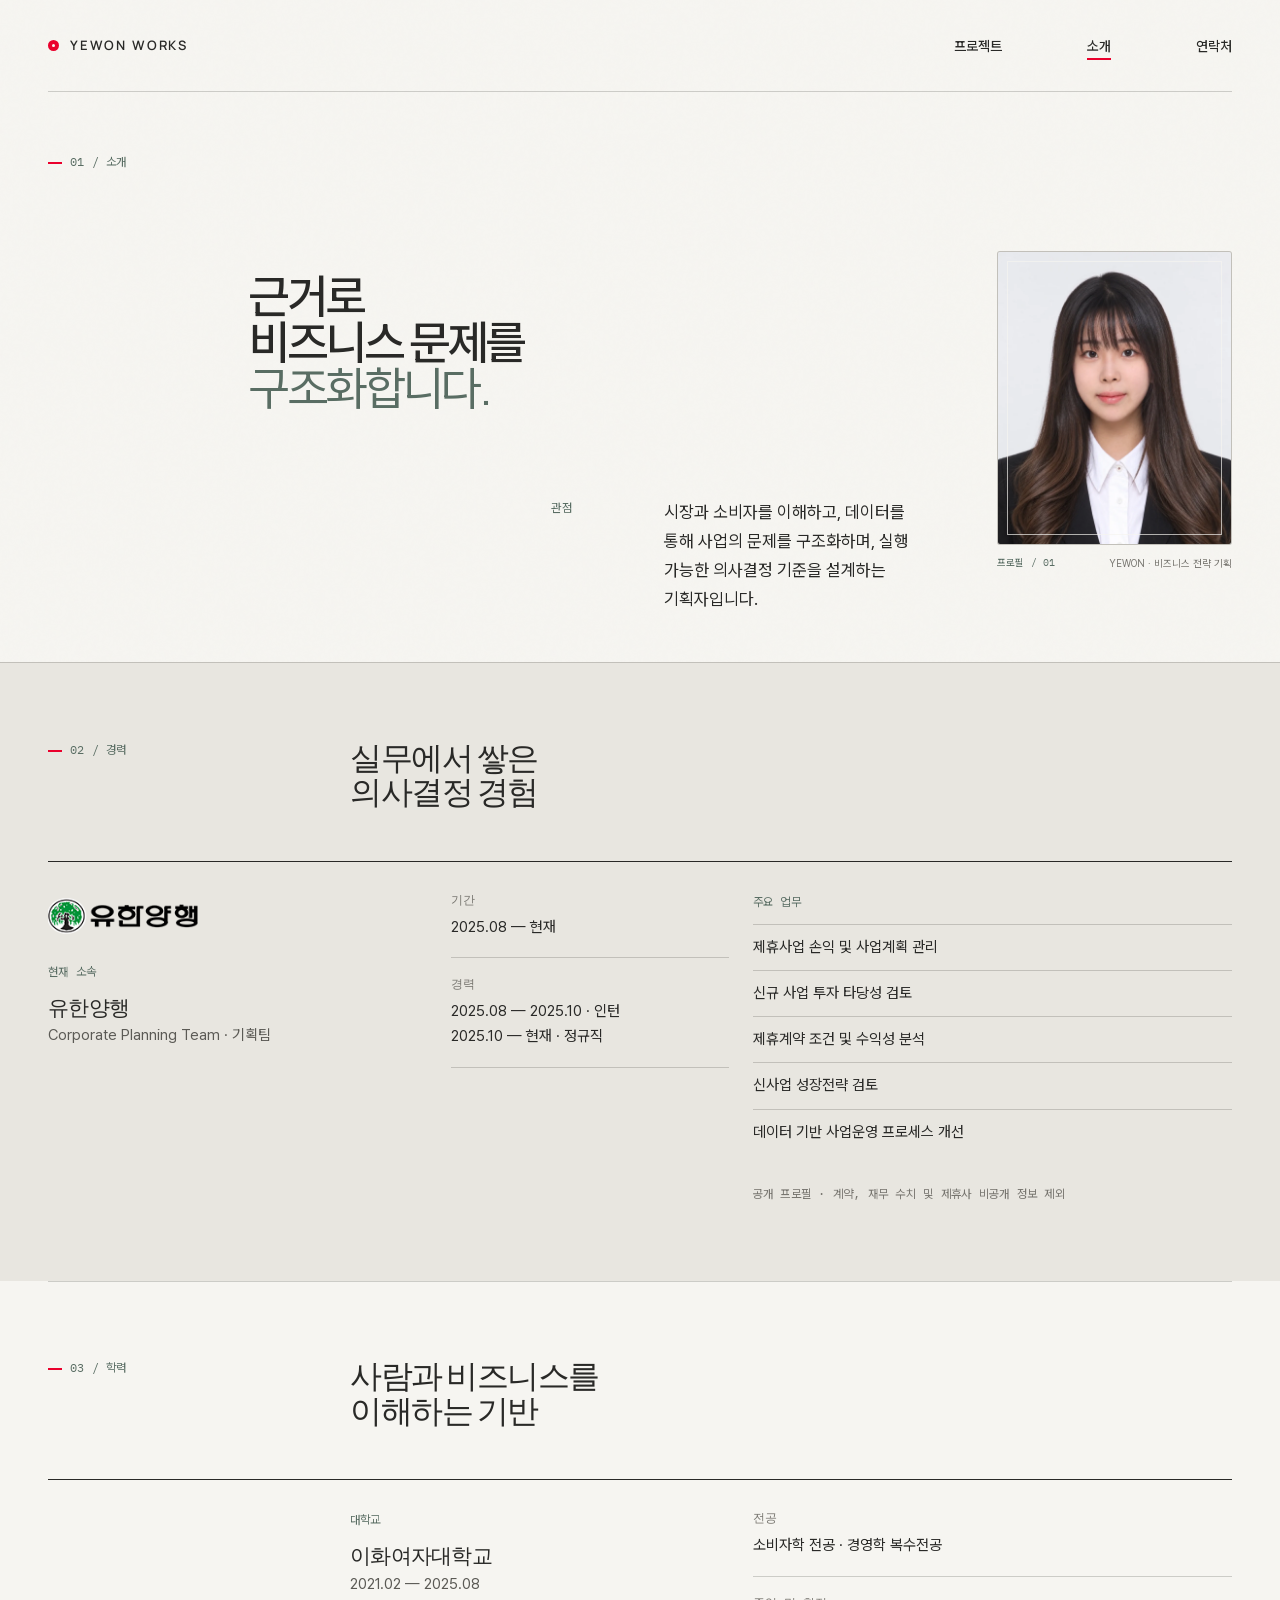
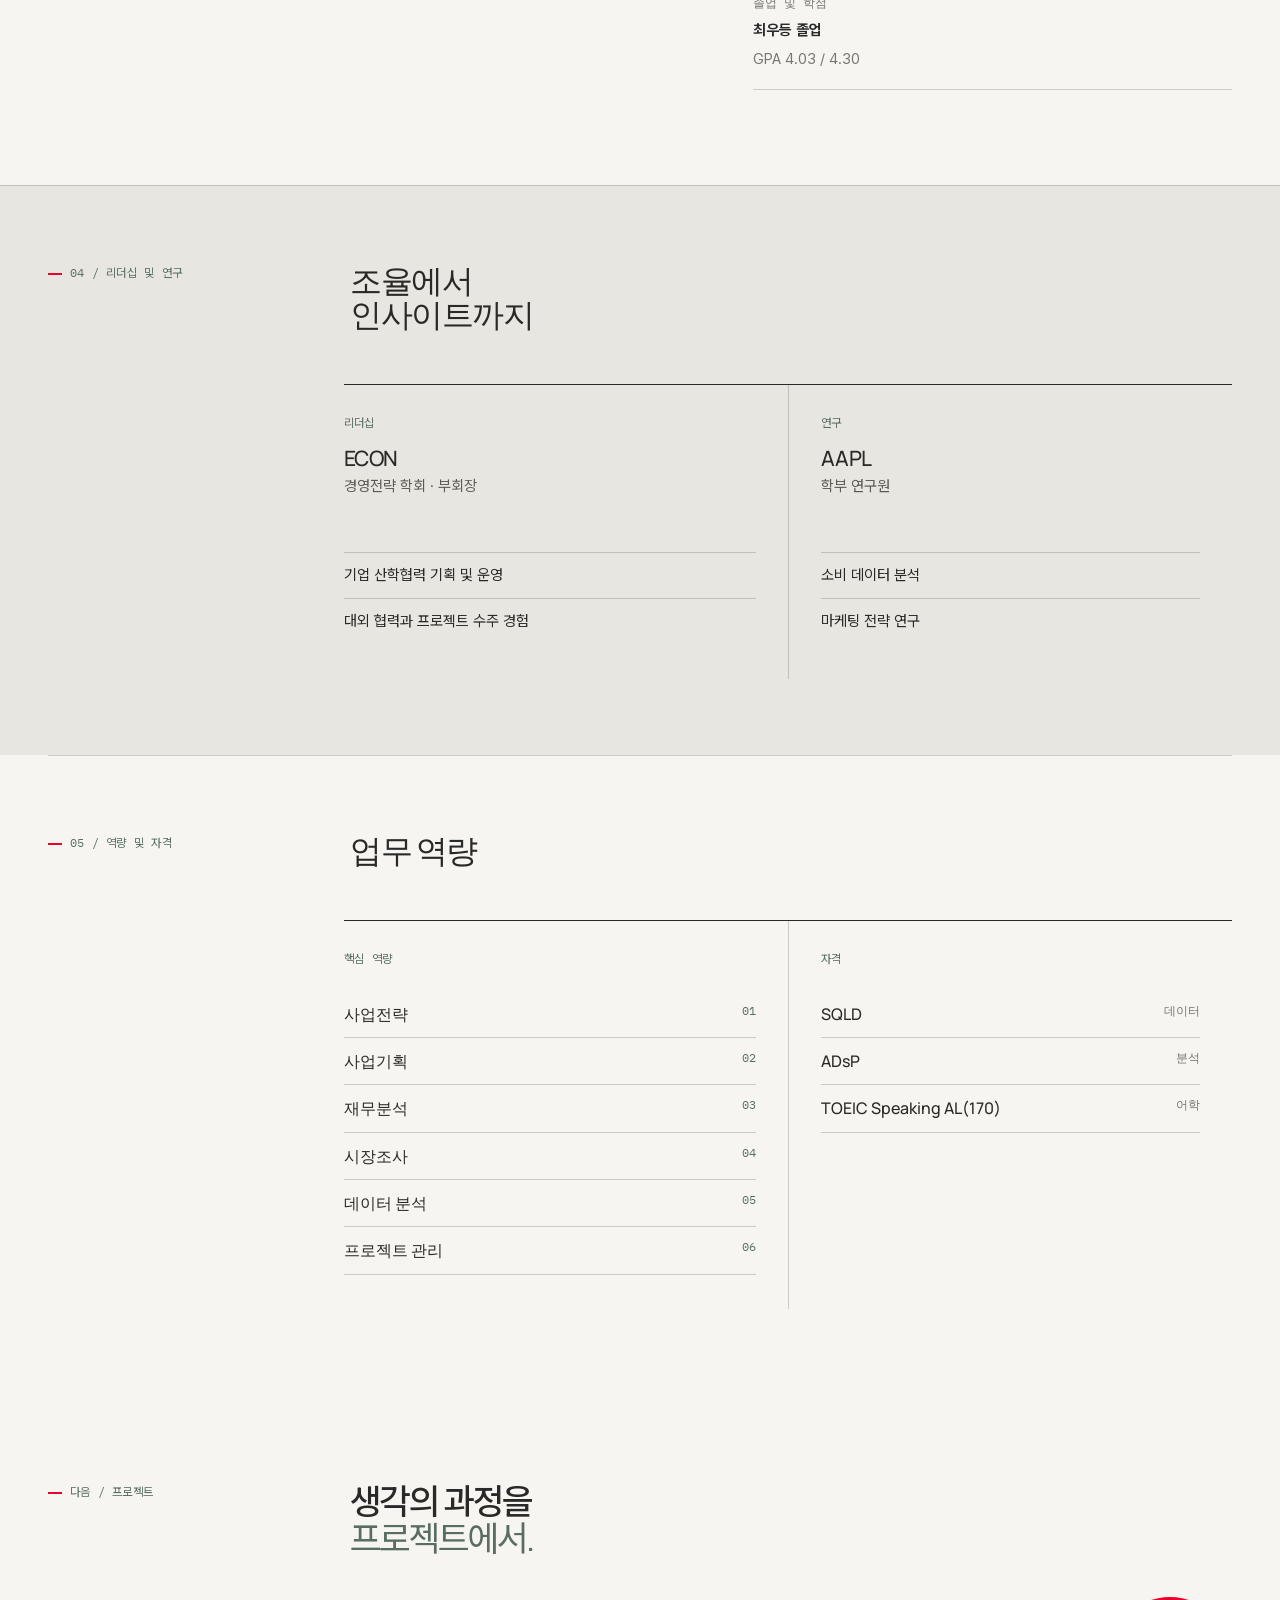
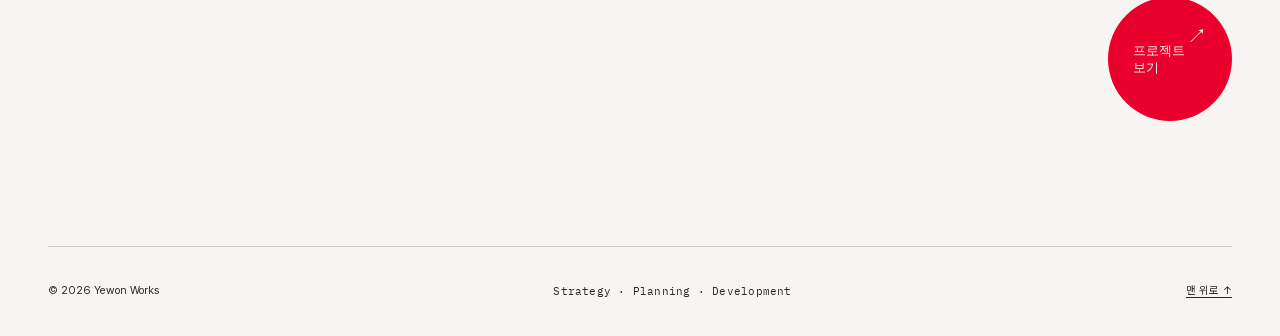
==== commit a6edbd2c: "Update Korean portfolio and SKB-inspired theme" ====
--- a/about.html
+++ b/about.html
@@ -3,7 +3,7 @@
 <head>
   <meta charset="utf-8"><meta name="viewport" content="width=device-width, initial-scale=1">
   <meta name="description" content="Yewon Works의 경력, 교육, 리더십, 연구 및 핵심 역량을 소개합니다.">
-  <meta name="theme-color" content="#F6F5F1"><title>About — Yewon Works</title>
+  <meta name="theme-color" content="#F6F5F1"><title>소개 — Yewon Works</title>
   <link rel="icon" href="assets/favicon.svg" type="image/svg+xml">
   <link rel="preload" href="assets/fonts/PretendardVariable.woff2" as="font" type="font/woff2" crossorigin>
   <link rel="preload" href="assets/fonts/Manrope-Variable.ttf" as="font" type="font/ttf" crossorigin>
@@ -13,36 +13,36 @@
   <a class="skip-link" href="#main">본문 바로가기</a>
   <header class="site-header" data-header>
     <a class="brand" href="index.html" aria-label="Yewon Works 홈"><span class="brand-mark" aria-hidden="true"></span><span>YEWON WORKS</span></a>
-    <button class="menu-toggle" type="button" aria-expanded="false" aria-controls="site-nav"><span>Menu</span><span class="menu-icon" aria-hidden="true"></span></button>
-    <nav class="site-nav" id="site-nav" aria-label="주요 메뉴"><a href="work.html" data-nav="work">Work</a><a href="about.html" data-nav="about">About</a><a href="contact.html" data-nav="contact">Contact</a></nav>
+    <button class="menu-toggle" type="button" aria-expanded="false" aria-controls="site-nav"><span>메뉴</span><span class="menu-icon" aria-hidden="true"></span></button>
+    <nav class="site-nav" id="site-nav" aria-label="주요 메뉴"><a href="work.html" data-nav="work">프로젝트</a><a href="about.html" data-nav="about">소개</a><a href="contact.html" data-nav="contact">연락처</a></nav>
   </header>
   <main id="main">
     <section class="page-hero page-hero--about shell">
-      <p class="page-label mono reveal">01 / Introduction</p>
-      <h1 class="about-statement reveal">I structure<br>business<span class="about-mobile-break"><br></span> problems<br><em>with evidence.</em></h1>
+      <p class="page-label mono reveal">01 / 소개</p>
+      <h1 class="about-statement reveal">근거로<br>비즈니스<span class="about-mobile-break"><br></span> 문제를<br><em>구조화합니다.</em></h1>
       <figure class="about-portrait reveal">
         <div class="about-portrait__frame"><img src="assets/images/profile/profile-yewon.webp" alt="비즈니스 전략 기획자 예원의 프로필 사진" width="960" height="1200"></div>
-        <figcaption><span class="mono">Portrait / 01</span><small>Yewon · Business strategist</small></figcaption>
+        <figcaption><span class="mono">프로필 / 01</span><small>Yewon · 비즈니스 전략 기획</small></figcaption>
       </figure>
-      <div class="about-lead reveal"><span class="mono">Point of view</span><p>시장과 소비자를 이해하고, 데이터를 통해 사업의 문제를 구조화하며, 실행 가능한 의사결정 기준을 설계하는 기획자입니다.</p></div>
+      <div class="about-lead reveal"><span class="mono">관점</span><p>시장과 소비자를 이해하고, 데이터를 통해 사업의 문제를 구조화하며, 실행 가능한 의사결정 기준을 설계하는 기획자입니다.</p></div>
     </section>
 
     <section class="profile-section experience-section" aria-labelledby="experience-title">
       <div class="shell">
-        <div class="profile-section__heading reveal"><p class="section-index mono">02 / Professional Experience</p><h2 id="experience-title">Business decisions<br>in practice</h2></div>
+        <div class="profile-section__heading reveal"><p class="section-index mono">02 / 경력</p><h2 id="experience-title">실무에서 쌓은<br>의사결정 경험</h2></div>
         <article class="experience-card reveal">
           <div class="experience-card__identity">
             <span class="experience-logo"><img src="assets/images/logos/yuhan-corporation.png" alt="유한양행 공식 로고" width="160" height="64"></span>
-            <p class="item-type mono">Current organization</p>
-            <h3>Yuhan Corporation</h3>
-            <p>Corporate Planning Team</p>
+            <p class="item-type mono">현재 소속</p>
+            <h3>유한양행</h3>
+            <p>Corporate Planning Team · 기획팀</p>
           </div>
           <dl class="experience-facts">
-            <div><dt>Period</dt><dd>2025.08 — Present</dd></div>
-            <div><dt>Career</dt><dd><span>2025.08 — 2025.10 · Intern</span><span>2025.10 — Present · Full-time</span></dd></div>
+            <div><dt>기간</dt><dd>2025.08 — 현재</dd></div>
+            <div><dt>경력</dt><dd><span>2025.08 — 2025.10 · 인턴</span><span>2025.10 — 현재 · 정규직</span></dd></div>
           </dl>
           <div class="responsibility-list">
-            <p class="item-type mono">Main responsibilities</p>
+            <p class="item-type mono">주요 업무</p>
             <ul class="clean-list">
               <li>제휴사업 손익 및 사업계획 관리</li>
               <li>신규 사업 투자 타당성 검토</li>
@@ -51,39 +51,39 @@
               <li>데이터 기반 사업운영 프로세스 개선</li>
             </ul>
           </div>
-          <p class="disclosure-note mono">Public profile · 계약, 재무 수치 및 제휴사 비공개 정보 제외</p>
+          <p class="disclosure-note mono">공개 프로필 · 계약, 재무 수치 및 제휴사 비공개 정보 제외</p>
         </article>
       </div>
     </section>
 
     <section class="profile-section education-section shell" aria-labelledby="education-title">
-      <div class="profile-section__heading reveal"><p class="section-index mono">03 / Education</p><h2 id="education-title">A foundation in<br>people and business</h2></div>
+      <div class="profile-section__heading reveal"><p class="section-index mono">03 / 학력</p><h2 id="education-title">사람과 비즈니스를<br>이해하는 기반</h2></div>
       <article class="education-card reveal">
-        <div><p class="item-type mono">University</p><h3>Ewha Womans University</h3><p>Graduated 2025</p></div>
+        <div><p class="item-type mono">대학교</p><h3>이화여자대학교</h3><p>2021.02 — 2025.08</p></div>
         <dl class="education-details">
-          <div><dt>Major</dt><dd>Consumer Studies</dd></div>
-          <div><dt>Double Major</dt><dd>Business Administration</dd></div>
+          <div><dt>전공</dt><dd>소비자학 전공 · 경영학 복수전공</dd></div>
+          <div><dt>졸업 및 학점</dt><dd><strong>최우등 졸업</strong><span>GPA 4.03 / 4.30</span></dd></div>
         </dl>
       </article>
     </section>
 
     <section class="profile-section leadership-section" aria-labelledby="leadership-title">
       <div class="shell">
-        <div class="profile-section__heading reveal"><p class="section-index mono">04 / Leadership &amp; Research</p><h2 id="leadership-title">From coordination<br>to insight</h2></div>
+        <div class="profile-section__heading reveal"><p class="section-index mono">04 / 리더십 및 연구</p><h2 id="leadership-title">조율에서<br>인사이트까지</h2></div>
         <div class="activity-grid">
           <article class="activity-card reveal">
-            <p class="item-type mono">Leadership</p>
+            <p class="item-type mono">리더십</p>
             <h3>ECON</h3>
-            <p class="activity-subtitle">Business Strategy Consulting Society · Vice President</p>
+            <p class="activity-subtitle">경영전략 학회 · 부회장</p>
             <ul class="clean-list">
               <li>기업 산학협력 기획 및 운영</li>
               <li>대외 협력과 프로젝트 수주 경험</li>
             </ul>
           </article>
           <article class="activity-card reveal">
-            <p class="item-type mono">Research</p>
+            <p class="item-type mono">연구</p>
             <h3>AAPL</h3>
-            <p class="activity-subtitle">Undergraduate Researcher</p>
+            <p class="activity-subtitle">학부 연구원</p>
             <ul class="clean-list">
               <li>소비 데이터 분석</li>
               <li>마케팅 전략 연구</li>
@@ -94,15 +94,15 @@
     </section>
 
     <section class="profile-section credentials-section shell" aria-labelledby="credentials-title">
-      <div class="profile-section__heading reveal"><p class="section-index mono">05 / Skills &amp; Certifications</p><h2 id="credentials-title">Working toolkit</h2></div>
+      <div class="profile-section__heading reveal"><p class="section-index mono">05 / 역량 및 자격</p><h2 id="credentials-title">업무 역량</h2></div>
       <div class="credentials-grid">
-        <div class="credential-block reveal"><p class="item-type mono">Core skills</p><ol class="numbered-skill-list"><li>Business Strategy</li><li>Business Planning</li><li>Financial Analysis</li><li>Market Research</li><li>Data Analytics</li><li>Project Management</li></ol></div>
-        <div class="credential-block reveal"><p class="item-type mono">Certifications</p><ul class="certification-list"><li><strong>SQLD</strong><span>Data</span></li><li><strong>ADsP</strong><span>Analytics</span></li><li><strong>TOEIC Speaking AL(170)</strong><span>Language</span></li></ul></div>
+        <div class="credential-block reveal"><p class="item-type mono">핵심 역량</p><ol class="numbered-skill-list"><li>사업전략</li><li>사업기획</li><li>재무분석</li><li>시장조사</li><li>데이터 분석</li><li>프로젝트 관리</li></ol></div>
+        <div class="credential-block reveal"><p class="item-type mono">자격</p><ul class="certification-list"><li><strong>SQLD</strong><span>데이터</span></li><li><strong>ADsP</strong><span>분석</span></li><li><strong>TOEIC Speaking AL(170)</strong><span>어학</span></li></ul></div>
       </div>
     </section>
 
-    <section class="contact-cta shell reveal"><p class="section-index mono">Next / Work</p><div><h2>See thinking<br><em>in context.</em></h2><a class="circle-link" href="work.html"><span>Explore<br>projects</span><b aria-hidden="true">↗</b></a></div></section>
+    <section class="contact-cta shell reveal"><p class="section-index mono">다음 / 프로젝트</p><div><h2>생각의 과정을<br><em>프로젝트에서.</em></h2><a class="circle-link" href="work.html"><span>프로젝트<br>보기</span><b aria-hidden="true">↗</b></a></div></section>
   </main>
-  <footer class="site-footer shell"><p>© <span data-year></span> Yewon Works</p><p class="mono">Strategy · Planning · Development</p><a href="#main">Back to top ↑</a></footer>
+  <footer class="site-footer shell"><p>© <span data-year></span> Yewon Works</p><p class="mono">Strategy · Planning · Development</p><a href="#main">맨 위로 ↑</a></footer>
 </body>
 </html>
--- a/assets/css/styles.css
+++ b/assets/css/styles.css
@@ -176,8 +176,6 @@
 .project-row__type { grid-column: 11 / -1; display: flex; flex-direction: column; justify-content: space-between; align-items: flex-end; text-align: right; font-size: 10px; }
 .project-row__type b { font-size: 22px; font-weight: 400; transition: transform .3s; }.project-row:hover .project-row__type b { transform: translate(4px, -4px); }
 .review-badge { color: var(--sage); }
-.archive-note { margin-bottom: 130px; padding: 28px 0; border-top: 1px solid var(--ink); border-bottom: 1px solid var(--line); display: grid; grid-template-columns: repeat(12, 1fr); gap: 24px; }
-.archive-note span { grid-column: 1 / 4; font-size: 10px; color: var(--sage); text-transform: uppercase; }.archive-note p { grid-column: 4 / 10; margin: 0; font-size: 13px; color: #575752; }
 
 /* About */
 .page-hero--about { min-height: calc(100svh - var(--header-h)); }
@@ -321,7 +319,6 @@
   .profile-bridge__inner, .contact-cta, .page-hero, .project-hero { grid-template-columns: repeat(8, 1fr); }.profile-bridge .section-index, .contact-cta > .section-index { grid-column: 1 / 3; }.profile-bridge__copy, .contact-cta > div { grid-column: 3 / -1; }
   .page-hero__intro { grid-column: 3 / -1; }.page-label { grid-column: 1 / 3; }
   .project-row { grid-template-columns: repeat(8,1fr); }.project-row__main { grid-column: 2 / 6; }.project-row__tags { grid-column: 6 / 8; }.project-row__type { grid-column: 8 / -1; }
-  .archive-note { grid-template-columns: repeat(8,1fr); }.archive-note span { grid-column: 1 / 3; }.archive-note p { grid-column: 3 / 7; }
   .about-statement { grid-column: 2 / -1; }.about-lead { grid-column: 4 / -1; }.about-narrative { grid-template-columns: repeat(8,1fr); }.about-narrative .section-heading { grid-column: 1 / 5; }.narrative-copy { grid-column: 5 / -1; }
   .project-hero__back { grid-column: 1 / 3; }.project-hero__status { grid-column: 7 / -1; }.project-hero__title { grid-column: 2 / 8; }.confidential-note__inner, .project-next__inner { grid-template-columns: repeat(8,1fr); }.confidential-note span, .project-next span { grid-column: 1 / 3; }.confidential-note p { grid-column: 3 / 8; }.case-intro__content { grid-column: 3 / 8; }.case-visual-grid > header { grid-column: 1 / 3; }.case-visual { grid-column: 3 / -1; }.case-section__no { grid-column: 1 / 2; }.case-section h2 { grid-column: 2 / 5; }.case-section__body { grid-column: 5 / -1; }.project-next a { grid-column: 3 / -1; }
 }
@@ -339,7 +336,7 @@
   .profile-bridge__inner, .contact-cta { display: block; }.profile-bridge__copy { margin-top: 55px; }.profile-bridge h2 { font-size: 47px; }.contact-cta { min-height: 600px; }.contact-cta > div { margin-top: 50px; }.contact-cta h2 { font-size: 54px; }.circle-link { width: 130px; height: 130px; }
   .site-footer { align-items: flex-start; gap: 20px; flex-wrap: wrap; }.site-footer .mono { order: 3; width: 100%; }
   .page-hero { min-height: 600px; display: flex; flex-direction: column; justify-content: space-between; padding-block: 65px; }.page-hero__title { display: block; }.page-hero h1 { font-size: clamp(92px, 32vw, 145px); }.project-count { display: block; margin-top: 22px; }.page-hero__intro { display: block; }.page-hero__intro .note { margin-top: 24px; }
-  .work-section { padding-block: 90px; }.work-section__heading { display: block; }.work-section__heading h2 { margin: 34px 0 22px; }.project-row { grid-template-columns: 32px 1fr; gap: 13px; padding: 28px 0; }.project-row:hover { padding-inline: 0; }.project-row__no { grid-column: 1; }.project-row__main, .project-row__tags, .project-row__type { grid-column: 2; }.project-row__tags { margin-top: 8px; }.project-row__type { margin-top: 10px; flex-direction: row; align-items: center; text-align: left; }.archive-note { display: block; }.archive-note p { margin-top: 18px; }
+  .work-section { padding-block: 90px; }.work-section__heading { display: block; }.work-section__heading h2 { margin: 34px 0 22px; }.project-row { grid-template-columns: 32px 1fr; gap: 13px; padding: 28px 0; }.project-row:hover { padding-inline: 0; }.project-row__no { grid-column: 1; }.project-row__main, .project-row__tags, .project-row__type { grid-column: 2; }.project-row__tags { margin-top: 8px; }.project-row__type { margin-top: 10px; flex-direction: row; align-items: center; text-align: left; }
   .about-statement { font-size: clamp(48px, 14.5vw, 73px); }.about-lead { display: block; }.about-lead p { margin-top: 20px; }.about-narrative { display: block; }.narrative-copy { padding-top: 65px; }.experience-section .section-heading { display: block; }.timeline { margin-left: 0; }.timeline-item { display: block; }.timeline-item > div { margin-top: 24px; }.profile-grid { display: block; }.profile-block { min-height: 0; padding: 65px 0; border-bottom: 1px solid var(--line); }.profile-block:first-child { border-right: 0; }
   .contact-page { display: block; min-height: auto; padding-block: 65px 90px; }.contact-page__main { display: block; margin-top: 80px; }.contact-page h1 { font-size: clamp(58px, 18vw, 86px); }.contact-page__main > p { max-width: 260px; margin-left: auto; }.contact-links { margin-top: 100px; }.contact-row { grid-template-columns: 72px 1fr auto; gap: 10px; }.contact-footnote { margin-top: 30px; }
   .project-hero { display: flex; flex-direction: column; min-height: 730px; padding-block: 55px; }.project-hero__status { align-self: flex-end; }.project-hero__title { margin-block: auto; }.project-hero__title h1 { font-size: clamp(50px, 14vw, 72px); }.project-facts { grid-template-columns: 1fr 1fr; }.confidential-note__inner { display: block; }.confidential-note p { margin: 8px 0 0; }.case-intro { display: block; padding-block: 90px; }.case-intro__content { margin-top: 45px; }.case-visual-grid { display: block; }.case-visual-grid > header { margin-bottom: 45px; }.case-visual { min-height: 600px; grid-template-columns: 1fr; }.visual-card { min-height: 140px; }.case-sections { padding-block: 80px; }.case-section { display: grid; grid-template-columns: 34px 1fr; padding: 45px 0; }.case-section__no { grid-column: 1; }.case-section h2, .case-section__body { grid-column: 2; }.case-section__body { margin-top: 25px; }.project-next__inner { display: block; }.project-next a { margin-top: 30px; }
@@ -453,8 +450,7 @@
 body[data-page="work"] .project-row__details span,
 body[data-page="work"] .project-row__details strong,
 body[data-page="work"] .project-row__details p,
-body[data-page="work"] .project-row__type,
-body[data-page="work"] .archive-note span {
+body[data-page="work"] .project-row__type {
   font-size: 12px;
 }
 body[data-page="work"] .project-row h3 {
@@ -469,12 +465,6 @@
 }
 body[data-page="work"] .tag {
   font-size: 11px;
-}
-body[data-page="work"] .archive-note {
-  margin-bottom: 96px;
-}
-body[data-page="work"] .archive-note p {
-  font-size: 13px;
 }
 
 body[data-page="about"] .page-hero--about {
--- a/assets/css/v9-quality.css
+++ b/assets/css/v9-quality.css
@@ -36,10 +36,134 @@
   --paper-2: var(--surface);
   --muted: var(--stone);
   --sage-pale: rgba(89, 109, 99, .08);
+  --sk-red: #ea002c;
+  --sk-orange: #f47725;
+  --sk-red-ink: #b40022;
   --font-sans: "Pretendard Variable", Pretendard, -apple-system, BlinkMacSystemFont, "Segoe UI", "Noto Sans KR", sans-serif;
   --font-display: "Manrope", "Pretendard Variable", Pretendard, "Noto Sans KR", sans-serif;
   --font-mono: "IBM Plex Mono", "Pretendard Variable", "Noto Sans KR", monospace;
   --mono: var(--font-mono);
+}
+
+/* v15: restrained SK-inspired accents. Core Yewon Works surfaces and sage remain unchanged. */
+::selection {
+  background: var(--sk-red);
+  color: #fff;
+}
+
+:focus-visible {
+  outline-color: var(--sk-red);
+}
+
+.brand-mark {
+  background: var(--sk-red);
+}
+
+.site-nav a[aria-current="page"] {
+  color: var(--ink);
+}
+
+.site-nav a[aria-current="page"]::after {
+  height: 2px;
+  background: var(--sk-red);
+}
+
+.text-link:hover,
+.site-footer a:hover {
+  color: var(--sk-red-ink);
+}
+
+.circle-link {
+  background: var(--sk-red);
+}
+
+.circle-link:hover {
+  background: #c90028;
+}
+
+.featured-card__number,
+.project-row__no,
+.analysis-step__no {
+  padding-left: 8px;
+  border-left: 3px solid var(--sk-red);
+}
+
+.page-label,
+.section-index {
+  position: relative;
+}
+
+.page-label::before,
+.section-index::before {
+  content: "";
+  display: inline-block;
+  width: 14px;
+  height: 2px;
+  margin-right: 8px;
+  background: var(--sk-red);
+  vertical-align: middle;
+}
+
+.choice-panel {
+  box-shadow: inset 0 3px 0 var(--sk-orange);
+}
+
+.featured-outcome__metric > div:first-child dd {
+  color: var(--sk-red-ink);
+}
+
+.featured-outcome__cta {
+  border-color: var(--sk-red);
+}
+
+.featured-outcome__cta--primary {
+  background: var(--sk-red);
+}
+
+.featured-outcome__cta--primary:hover {
+  background: #c90028;
+}
+
+.featured-outcome__cta--secondary {
+  color: var(--sk-red-ink);
+}
+
+.featured-outcome__cta--secondary:hover {
+  background: rgba(234, 0, 44, .06);
+}
+
+.featured-outcome__cta:focus-visible {
+  outline-color: rgba(234, 0, 44, .38);
+}
+
+.status-dot {
+  background: var(--sk-orange);
+}
+
+body[data-page="about"] .education-details dd strong,
+body[data-page="about"] .education-details dd span {
+  display: block;
+}
+
+body[data-page="about"] .education-details dd strong {
+  font-weight: 650;
+}
+
+body[data-page="about"] .education-details dd span {
+  margin-top: 4px;
+  color: var(--stone);
+}
+
+.featured-card__content h3,
+.project-row h3,
+.v8-overview h1,
+.project-next a {
+  word-break: keep-all;
+  overflow-wrap: anywhere;
+}
+
+.dark-page .site-nav a[aria-current="page"] {
+  color: var(--canvas);
 }
 
 html {
@@ -1415,3 +1539,32 @@
     grid-column: 1 / -1;
   }
 }
+
+/* Keep the launch module aligned with the v15 accent system after its component rules. */
+.featured-outcome__metric > div:first-child dd {
+  color: var(--sk-red-ink);
+}
+
+.featured-outcome__cta {
+  border-color: var(--sk-red);
+}
+
+.featured-outcome__cta--primary {
+  background: var(--sk-red);
+}
+
+.featured-outcome__cta--primary:hover {
+  background: #c90028;
+}
+
+.featured-outcome__cta--secondary {
+  color: var(--sk-red-ink);
+}
+
+.featured-outcome__cta--secondary:hover {
+  background: rgba(234, 0, 44, .06);
+}
+
+.featured-outcome__cta:focus-visible {
+  outline-color: rgba(234, 0, 44, .38);
+}
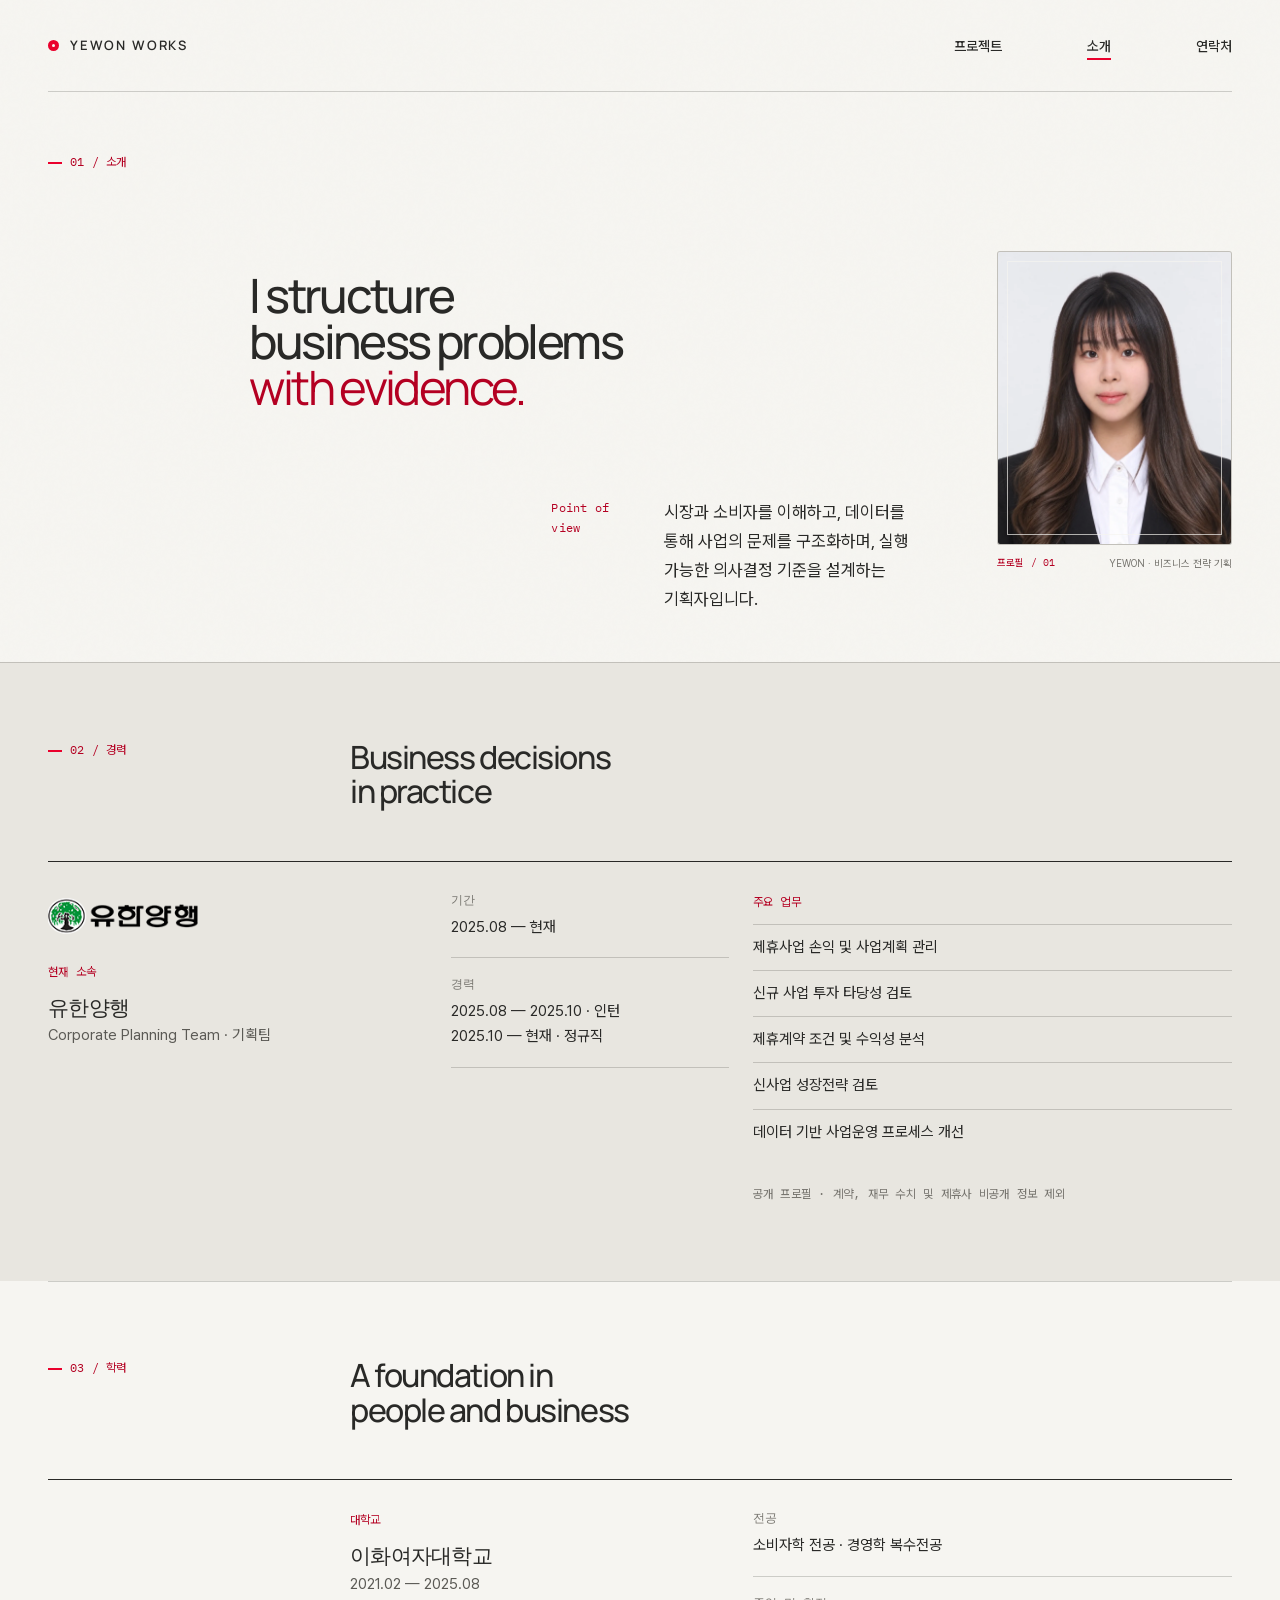
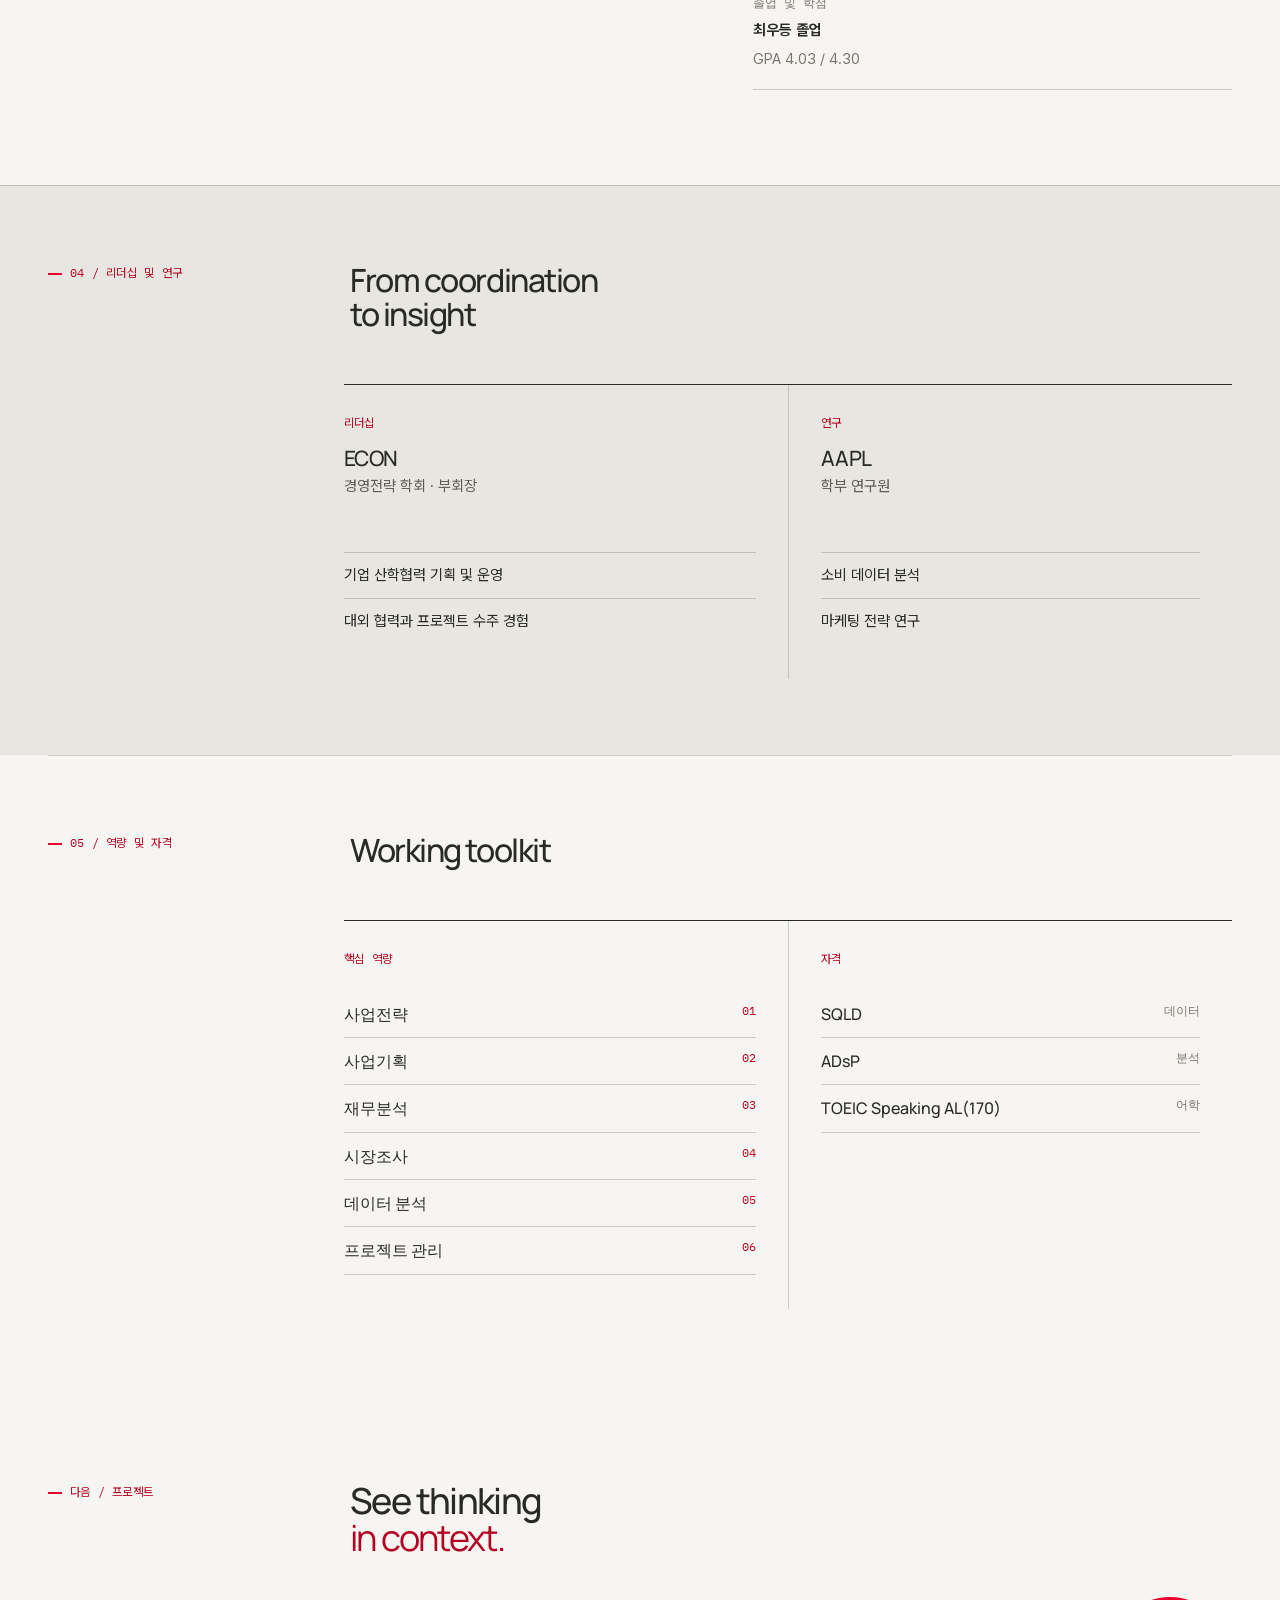
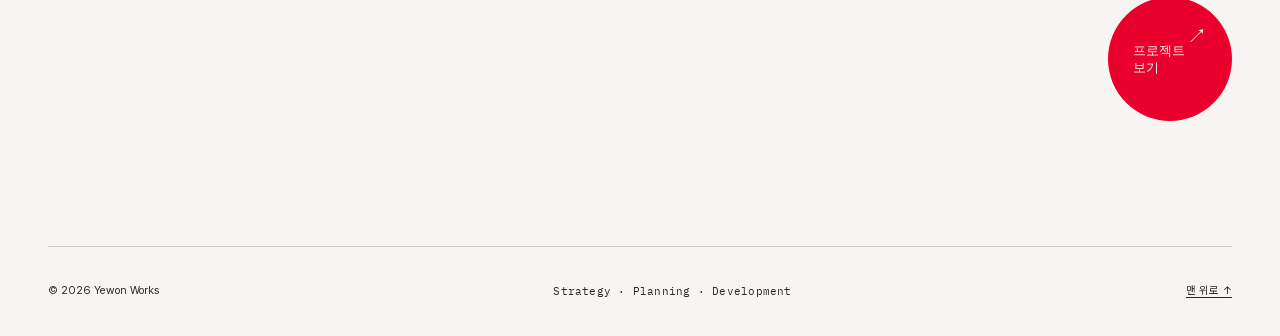
==== commit 9e331aa6: "Refine portfolio hierarchy and SK palette" ====
--- a/about.html
+++ b/about.html
@@ -19,17 +19,17 @@
   <main id="main">
     <section class="page-hero page-hero--about shell">
       <p class="page-label mono reveal">01 / 소개</p>
-      <h1 class="about-statement reveal">근거로<br>비즈니스<span class="about-mobile-break"><br></span> 문제를<br><em>구조화합니다.</em></h1>
+      <h1 class="about-statement reveal">I structure<br>business<span class="about-mobile-break"><br></span> problems<br><em>with evidence.</em></h1>
       <figure class="about-portrait reveal">
         <div class="about-portrait__frame"><img src="assets/images/profile/profile-yewon.webp" alt="비즈니스 전략 기획자 예원의 프로필 사진" width="960" height="1200"></div>
         <figcaption><span class="mono">프로필 / 01</span><small>Yewon · 비즈니스 전략 기획</small></figcaption>
       </figure>
-      <div class="about-lead reveal"><span class="mono">관점</span><p>시장과 소비자를 이해하고, 데이터를 통해 사업의 문제를 구조화하며, 실행 가능한 의사결정 기준을 설계하는 기획자입니다.</p></div>
+      <div class="about-lead reveal"><span class="mono">Point of view</span><p>시장과 소비자를 이해하고, 데이터를 통해 사업의 문제를 구조화하며, 실행 가능한 의사결정 기준을 설계하는 기획자입니다.</p></div>
     </section>
 
     <section class="profile-section experience-section" aria-labelledby="experience-title">
       <div class="shell">
-        <div class="profile-section__heading reveal"><p class="section-index mono">02 / 경력</p><h2 id="experience-title">실무에서 쌓은<br>의사결정 경험</h2></div>
+        <div class="profile-section__heading reveal"><p class="section-index mono">02 / 경력</p><h2 id="experience-title">Business decisions<br>in practice</h2></div>
         <article class="experience-card reveal">
           <div class="experience-card__identity">
             <span class="experience-logo"><img src="assets/images/logos/yuhan-corporation.png" alt="유한양행 공식 로고" width="160" height="64"></span>
@@ -57,7 +57,7 @@
     </section>
 
     <section class="profile-section education-section shell" aria-labelledby="education-title">
-      <div class="profile-section__heading reveal"><p class="section-index mono">03 / 학력</p><h2 id="education-title">사람과 비즈니스를<br>이해하는 기반</h2></div>
+      <div class="profile-section__heading reveal"><p class="section-index mono">03 / 학력</p><h2 id="education-title">A foundation in<br>people and business</h2></div>
       <article class="education-card reveal">
         <div><p class="item-type mono">대학교</p><h3>이화여자대학교</h3><p>2021.02 — 2025.08</p></div>
         <dl class="education-details">
@@ -69,7 +69,7 @@
 
     <section class="profile-section leadership-section" aria-labelledby="leadership-title">
       <div class="shell">
-        <div class="profile-section__heading reveal"><p class="section-index mono">04 / 리더십 및 연구</p><h2 id="leadership-title">조율에서<br>인사이트까지</h2></div>
+        <div class="profile-section__heading reveal"><p class="section-index mono">04 / 리더십 및 연구</p><h2 id="leadership-title">From coordination<br>to insight</h2></div>
         <div class="activity-grid">
           <article class="activity-card reveal">
             <p class="item-type mono">리더십</p>
@@ -94,14 +94,14 @@
     </section>
 
     <section class="profile-section credentials-section shell" aria-labelledby="credentials-title">
-      <div class="profile-section__heading reveal"><p class="section-index mono">05 / 역량 및 자격</p><h2 id="credentials-title">업무 역량</h2></div>
+      <div class="profile-section__heading reveal"><p class="section-index mono">05 / 역량 및 자격</p><h2 id="credentials-title">Working toolkit</h2></div>
       <div class="credentials-grid">
         <div class="credential-block reveal"><p class="item-type mono">핵심 역량</p><ol class="numbered-skill-list"><li>사업전략</li><li>사업기획</li><li>재무분석</li><li>시장조사</li><li>데이터 분석</li><li>프로젝트 관리</li></ol></div>
         <div class="credential-block reveal"><p class="item-type mono">자격</p><ul class="certification-list"><li><strong>SQLD</strong><span>데이터</span></li><li><strong>ADsP</strong><span>분석</span></li><li><strong>TOEIC Speaking AL(170)</strong><span>어학</span></li></ul></div>
       </div>
     </section>
 
-    <section class="contact-cta shell reveal"><p class="section-index mono">다음 / 프로젝트</p><div><h2>생각의 과정을<br><em>프로젝트에서.</em></h2><a class="circle-link" href="work.html"><span>프로젝트<br>보기</span><b aria-hidden="true">↗</b></a></div></section>
+    <section class="contact-cta shell reveal"><p class="section-index mono">다음 / 프로젝트</p><div><h2>See thinking<br><em>in context.</em></h2><a class="circle-link" href="work.html"><span>프로젝트<br>보기</span><b aria-hidden="true">↗</b></a></div></section>
   </main>
   <footer class="site-footer shell"><p>© <span data-year></span> Yewon Works</p><p class="mono">Strategy · Planning · Development</p><a href="#main">맨 위로 ↑</a></footer>
 </body>
--- a/assets/css/styles.css
+++ b/assets/css/styles.css
@@ -2,7 +2,7 @@
   --canvas: #f6f5f1;
   --ink: #292927;
   --surface: #e8e6e0;
-  --sage: #596d63;
+  --sage: #b40022;
   --stone: #77756f;
   --line: rgba(41, 41, 39, 0.2);
   --shell: min(1440px, calc(100vw - 96px));
@@ -11,7 +11,7 @@
   --paper: var(--canvas);
   --paper-2: var(--surface);
   --muted: var(--stone);
-  --sage-pale: rgba(89, 109, 99, .08);
+  --sage-pale: rgba(234, 0, 44, .08);
   --mono: 'IBM Plex Mono', monospace;
 }
 
@@ -123,7 +123,7 @@
 .featured-card__meta { grid-column: 10 / -1; display: flex; flex-direction: column; justify-content: space-between; align-items: flex-end; text-align: right; }
 .featured-card__meta span { font-size: 10px; text-transform: uppercase; }.featured-card__meta b { font: 400 25px/1 "Manrope", Arial, sans-serif; transition: transform .3s; }.featured-card:hover .featured-card__meta b { transform: translate(4px, -4px); }
 .mini-visual { position: absolute; inset: 25px; }
-.mini-visual--matrix { border: 1px solid rgba(89,109,99,.45); background: linear-gradient(90deg, transparent 49.7%, rgba(89,109,99,.35) 50%, transparent 50.3%), linear-gradient(transparent 49.7%, rgba(89,109,99,.35) 50%, transparent 50.3%); }
+.mini-visual--matrix { border: 1px solid rgba(234,0,44,.45); background: linear-gradient(90deg, transparent 49.7%, rgba(234,0,44,.35) 50%, transparent 50.3%), linear-gradient(transparent 49.7%, rgba(234,0,44,.35) 50%, transparent 50.3%); }
 .mini-visual--matrix::after { content: ""; position: absolute; width: 22px; height: 22px; right: 18%; top: 16%; border-radius: 50%; background: var(--sage); }
 .mini-visual--scenario { border-left: 1px solid var(--sage); border-bottom: 1px solid var(--sage); }
 .mini-visual--scenario::before, .mini-visual--scenario::after { content: ""; position: absolute; left: 14%; right: 5%; height: 1px; background: var(--sage); transform-origin: left; }
@@ -134,7 +134,7 @@
 
 .profile-bridge { background: var(--ink); color: var(--canvas); padding-block: clamp(110px, 12vw, 180px); }
 .profile-bridge__inner { display: grid; grid-template-columns: repeat(12, 1fr); gap: 24px; }
-.profile-bridge .section-index { grid-column: 1 / 4; color: #aebcb5; }
+.profile-bridge .section-index { grid-column: 1 / 4; color: #ffb8c5; }
 .profile-bridge__copy { grid-column: 4 / -1; }
 .profile-bridge h2 { margin: 0 0 65px; font: 400 clamp(48px, 6vw, 90px)/1 "Manrope", Arial, sans-serif; letter-spacing: -.06em; }
 .profile-bridge__copy > p { max-width: 610px; margin: 0 0 55px; font-size: clamp(17px, 1.5vw, 21px); color: #d4d2cb; word-break: keep-all; }
@@ -145,7 +145,7 @@
 .contact-cta > div { grid-column: 4 / -1; position: relative; }
 .contact-cta h2 { margin: 0; font: 500 clamp(52px, 7.5vw, 112px)/.94 "Manrope", Arial, sans-serif; letter-spacing: -.065em; }
 .circle-link { width: 150px; height: 150px; border-radius: 50%; background: var(--sage); color: var(--canvas); display: flex; justify-content: space-between; align-items: center; padding: 25px; margin: 55px 0 0 auto; font: 500 13px/1.35 "Manrope", Arial, sans-serif; transition: transform .4s var(--ease), background .3s; }
-.circle-link b { align-self: flex-start; font-size: 20px; font-weight: 400; }.circle-link:hover { transform: rotate(-5deg) scale(1.04); background: #45594f; }
+.circle-link b { align-self: flex-start; font-size: 20px; font-weight: 400; }.circle-link:hover { transform: rotate(-5deg) scale(1.04); background: #ea002c; }
 .site-footer { min-height: 90px; padding-block: 24px; border-top: 1px solid var(--line); display: flex; justify-content: space-between; align-items: center; font-size: 11px; }
 .site-footer p { margin: 0; }.site-footer a { text-decoration: underline; text-underline-offset: 3px; }
 
@@ -198,15 +198,15 @@
 .profile-block--cert > p:nth-child(2) { max-width: 460px; color: #5d5c57; }.placeholder-chip { display: inline-block; margin-top: 25px; padding: 8px 12px; border: 1px dashed var(--sage); color: var(--sage); font: 400 10px "IBM Plex Mono", monospace; text-transform: uppercase; }
 
 /* Contact */
-.dark-page { --canvas: #292927; --ink: #f6f5f1; --line: rgba(246,245,241,.2); --stone: #aaa8a2; --sage: #aebcb5; background: #292927; color: #f6f5f1; }
+.dark-page { --canvas: #292927; --ink: #f6f5f1; --line: rgba(246,245,241,.2); --stone: #aaa8a2; --sage: #ffb8c5; background: #292927; color: #f6f5f1; }
 .dark-page .brand-mark::after { background: #292927; }.dark-page .site-header { border-color: var(--line); }
 .contact-page { min-height: calc(100svh - var(--header-h)); padding-block: 75px 65px; display: grid; grid-template-columns: repeat(12, 1fr); gap: 24px; align-content: space-between; }
-.contact-page .page-label { grid-column: 1 / 4; color: #aebcb5; }
+.contact-page .page-label { grid-column: 1 / 4; color: var(--sage); }
 .contact-page__main { grid-column: 3 / -1; display: grid; grid-template-columns: 3fr 1fr; gap: 24px; align-items: end; }
-.contact-page h1 { grid-column: 1 / -1; margin: 0 0 50px; font: 400 clamp(63px, 9vw, 135px)/.9 "Manrope", Arial, sans-serif; letter-spacing: -.075em; }.contact-page__main > p { grid-column: 2; margin: 0; color: #d5d3cd; font-size: 16px; word-break: keep-all; }
-.contact-links { grid-column: 4 / -1; border-top: 1px solid #f6f5f1; }
-.contact-row { display: grid; grid-template-columns: 2fr 5fr auto; gap: 24px; align-items: center; padding: 21px 0; border-bottom: 1px solid var(--line); }.contact-row > span:first-child { color: #aebcb5; font-size: 10px; text-transform: uppercase; }.contact-row strong { display: block; font-size: 14px; font-weight: 500; }.contact-row small { display: block; margin-top: 3px; color: #a8a6a0; font-size: 11px; }.contact-row > span:last-child { color: var(--stone); }
-.contact-footnote { grid-column: 4 / -1; display: flex; gap: 10px; align-items: center; color: var(--stone); font: 400 10px "IBM Plex Mono", monospace; }.contact-footnote p { margin: 0; }.status-dot { width: 6px; height: 6px; border-radius: 50%; background: #aebcb5; }
+.contact-page h1 { grid-column: 1 / -1; margin: 0 0 50px; font: 400 clamp(63px, 9vw, 135px)/.9 "Manrope", Arial, sans-serif; letter-spacing: -.075em; }.contact-page__main > p { grid-column: 2; margin: 0; color: #5b5a55; font-size: 16px; word-break: keep-all; }
+.contact-links { grid-column: 4 / -1; border-top: 1px solid var(--ink); }
+.contact-row { display: grid; grid-template-columns: 2fr 5fr auto; gap: 24px; align-items: center; padding: 21px 0; border-bottom: 1px solid var(--line); }.contact-row > span:first-child { color: var(--sage); font-size: 10px; text-transform: uppercase; }.contact-row strong { display: block; font-size: 14px; font-weight: 500; }.contact-row small { display: block; margin-top: 3px; color: #77756f; font-size: 11px; }.contact-row > span:last-child { color: var(--stone); }
+.contact-footnote { grid-column: 4 / -1; display: flex; gap: 10px; align-items: center; color: var(--stone); font: 400 10px "IBM Plex Mono", monospace; }.contact-footnote p { margin: 0; }.status-dot { width: 6px; height: 6px; border-radius: 50%; background: var(--sk-orange); }
 
 /* Project detail */
 .project-loading { min-height: 70vh; display: grid; place-items: center; color: var(--stone); }
@@ -218,8 +218,8 @@
 .confidential-note { background: var(--sage); color: var(--canvas); }.confidential-note__inner { padding-block: 19px; display: grid; grid-template-columns: repeat(12, 1fr); gap: 24px; align-items: center; }.confidential-note span { grid-column: 1 / 4; font-size: 9px; text-transform: uppercase; }.confidential-note p { grid-column: 4 / 11; margin: 0; font-size: 12px; }
 .case-intro { padding-block: 130px; display: grid; grid-template-columns: repeat(12, 1fr); gap: 24px; }.case-intro .section-index { grid-column: 1 / 4; }.case-intro__content { grid-column: 4 / 10; }.case-intro__content h2 { margin: 0 0 35px; font: 500 clamp(39px, 4.5vw, 66px)/1.03 "Manrope", Arial, sans-serif; letter-spacing: -.05em; }.case-intro__content > p { margin: 0 0 55px; font-size: 18px; word-break: keep-all; }.case-meta { display: grid; grid-template-columns: 1fr 1fr; border-top: 1px solid var(--line); }.case-meta div { padding: 18px 0; border-bottom: 1px solid var(--line); }.case-meta span { display: block; color: var(--stone); font-size: 9px; text-transform: uppercase; }.case-meta strong { font-size: 13px; font-weight: 500; }.case-meta div:nth-child(odd) { border-right: 1px solid var(--line); padding-right: 20px; }.case-meta div:nth-child(even) { padding-left: 20px; }
 .case-visual-section { background: var(--surface); padding-block: 120px; }.case-visual-grid { display: grid; grid-template-columns: repeat(12, 1fr); gap: 24px; }.case-visual-grid > header { grid-column: 1 / 4; }.case-visual-grid > header h2 { margin-top: 40px; font: 500 clamp(33px, 3.5vw, 50px)/1.06 "Manrope", Arial, sans-serif; letter-spacing: -.045em; }.case-visual { grid-column: 4 / -1; min-height: 480px; border: 1px solid rgba(41,41,39,.25); padding: 32px; display: grid; grid-template-columns: repeat(3, 1fr); gap: 14px; position: relative; }.case-visual::after { content: "FORMAT PREVIEW · CONTENT PENDING"; position: absolute; bottom: 13px; right: 18px; color: var(--stone); font: 400 9px "IBM Plex Mono", monospace; }.visual-card { border: 1px solid var(--line); padding: 18px; display: flex; flex-direction: column; justify-content: space-between; min-height: 190px; }.visual-card span { color: var(--sage); font-size: 9px; text-transform: uppercase; }.visual-card strong { font: 500 clamp(17px, 1.6vw, 23px)/1.2 "Manrope", Arial, sans-serif; }.visual-card i { height: 4px; width: 48px; background: var(--sage); opacity: .75; }
-.case-sections { padding-block: 130px; }.case-section { display: grid; grid-template-columns: repeat(12, 1fr); gap: 24px; padding: 60px 0; border-top: 1px solid var(--line); }.case-section__no { grid-column: 1 / 2; color: var(--sage); font-size: 10px; }.case-section h2 { grid-column: 2 / 6; margin: 0; font: 500 clamp(28px, 3vw, 43px)/1.08 "Manrope", Arial, sans-serif; letter-spacing: -.045em; }.case-section__body { grid-column: 7 / -1; }.case-section__body > p { margin: 0 0 25px; color: #555550; word-break: keep-all; }.placeholder-box { border: 1px dashed rgba(89,109,99,.7); background: rgba(89,109,99,.04); padding: 20px; color: var(--sage); font-size: 12px; }.placeholder-box strong { display: block; margin-bottom: 5px; font: 500 10px "IBM Plex Mono", monospace; text-transform: uppercase; }
-.project-next { background: var(--ink); color: var(--canvas); padding-block: 90px; }.project-next__inner { display: grid; grid-template-columns: repeat(12, 1fr); gap: 24px; align-items: center; }.project-next span { grid-column: 1 / 4; color: #aebcb5; font-size: 10px; }.project-next a { grid-column: 4 / -1; display: flex; justify-content: space-between; align-items: center; font: 400 clamp(30px, 4vw, 58px)/1 "Manrope", Arial, sans-serif; letter-spacing: -.045em; }.project-next a b { font-weight: 400; transition: transform .3s; }.project-next a:hover b { transform: translate(5px, -5px); }
+.case-sections { padding-block: 130px; }.case-section { display: grid; grid-template-columns: repeat(12, 1fr); gap: 24px; padding: 60px 0; border-top: 1px solid var(--line); }.case-section__no { grid-column: 1 / 2; color: var(--sage); font-size: 10px; }.case-section h2 { grid-column: 2 / 6; margin: 0; font: 500 clamp(28px, 3vw, 43px)/1.08 "Manrope", Arial, sans-serif; letter-spacing: -.045em; }.case-section__body { grid-column: 7 / -1; }.case-section__body > p { margin: 0 0 25px; color: #555550; word-break: keep-all; }.placeholder-box { border: 1px dashed rgba(234,0,44,.7); background: rgba(234,0,44,.04); padding: 20px; color: var(--sage); font-size: 12px; }.placeholder-box strong { display: block; margin-bottom: 5px; font: 500 10px "IBM Plex Mono", monospace; text-transform: uppercase; }
+.project-next { background: var(--ink); color: var(--canvas); padding-block: 90px; }.project-next__inner { display: grid; grid-template-columns: repeat(12, 1fr); gap: 24px; align-items: center; }.project-next span { grid-column: 1 / 4; color: #ffb8c5; font-size: 10px; }.project-next a { grid-column: 4 / -1; display: flex; justify-content: space-between; align-items: center; font: 400 clamp(30px, 4vw, 58px)/1 "Manrope", Arial, sans-serif; letter-spacing: -.045em; }.project-next a b { font-weight: 400; transition: transform .3s; }.project-next a:hover b { transform: translate(5px, -5px); }
 
 /* Phase 1 refinement: denser inner pages, clearer project metadata */
 body[data-page="work"] .page-hero { min-height: 560px; padding-block: clamp(60px, 7vw, 100px) 54px; }
@@ -288,12 +288,12 @@
 
 .learning-section { background: var(--ink); color: var(--canvas); padding-block: 88px; }
 .learning-section__inner { display: grid; grid-template-columns: repeat(12, 1fr); gap: 24px; }
-.learning-section .section-index { grid-column: 1 / 4; color: #aebcb5; }
+.learning-section .section-index { grid-column: 1 / 4; color: #ffb8c5; }
 .learning-section__inner > div { grid-column: 4 / 11; }
-.learning-section__inner > div > span { color: #aebcb5; font-size: 9px; text-transform: uppercase; }
+.learning-section__inner > div > span { color: #ffb8c5; font-size: 9px; text-transform: uppercase; }
 .learning-section h2 { margin: 18px 0 30px; font: 400 clamp(34px, 4vw, 58px)/1.05 "Manrope", Arial, sans-serif; letter-spacing: -.045em; }
 .learning-section p { max-width: 650px; color: #d4d2cb; font-size: 16px; word-break: keep-all; }
-.learning-section .placeholder-box { margin-top: 34px; border-color: rgba(174,188,181,.65); background: rgba(174,188,181,.06); color: #cbd5d0; }
+.learning-section .placeholder-box { margin-top: 34px; border-color: rgba(255,184,197,.65); background: rgba(255,184,197,.06); color: #ffd8df; }
 
 .case-intro--overview { padding-block: 84px; }
 .overview-section { background: var(--surface); padding-block: 76px; }
@@ -788,7 +788,7 @@
   transition: color .25s, padding .3s var(--ease);
 }
 body[data-page="contact"] .contact-row--link:hover {
-  color: #d9e1dd;
+  color: var(--sk-red-ink);
   padding-inline: 8px;
 }
 
@@ -973,6 +973,13 @@
   opacity: .78;
   filter: grayscale(1);
 }
+
+@media (max-width: 700px) {
+  body[data-page="contact"] .contact-page__main > p {
+    max-width: 280px;
+    margin-left: 0;
+  }
+}
 .organization-logo--detail img {
   width: 64px;
   height: 26px;
@@ -1081,17 +1088,17 @@
   position: absolute;
   inset: 18px;
   overflow: hidden;
-  border: 1px solid rgba(89, 109, 99, .45);
+  border: 1px solid rgba(234, 0, 44, .45);
   background:
-    linear-gradient(90deg, transparent 49.8%, rgba(89, 109, 99, .18) 50%, transparent 50.2%),
-    linear-gradient(transparent 49.8%, rgba(89, 109, 99, .18) 50%, transparent 50.2%);
+    linear-gradient(90deg, transparent 49.8%, rgba(234, 0, 44, .18) 50%, transparent 50.2%),
+    linear-gradient(transparent 49.8%, rgba(234, 0, 44, .18) 50%, transparent 50.2%);
 }
 .asset-frame__placeholder > span {
   position: absolute;
   left: 12%;
   right: 12%;
   top: 33%;
-  border-top: 1px solid rgba(89, 109, 99, .55);
+  border-top: 1px solid rgba(234, 0, 44, .55);
 }
 .asset-frame__placeholder > i {
   position: absolute;
@@ -1316,7 +1323,7 @@
   display: flex;
   align-items: stretch;
   padding: clamp(12px, 1.4vw, 20px);
-  border: 1px solid rgba(89, 109, 99, .32);
+  border: 1px solid rgba(234, 0, 44, .32);
   background: rgba(246, 245, 241, .62);
 }
 .asset-frame__verified ol {
@@ -1615,7 +1622,7 @@
   letter-spacing: -.025em;
 }
 .deep-section--question {
-  background: linear-gradient(90deg, transparent 0, transparent 50%, rgba(89,109,99,.055) 50%);
+  background: linear-gradient(90deg, transparent 0, transparent 50%, rgba(234,0,44,.055) 50%);
 }
 .deep-section--full > h2 {
   grid-column: 3 / 9;
@@ -1855,7 +1862,7 @@
     font-size: 32px;
   }
   .deep-section--question {
-    background: rgba(89,109,99,.045);
+    background: rgba(234,0,44,.045);
     margin-inline: calc((100vw - var(--shell)) / -2);
     padding-inline: calc((100vw - var(--shell)) / 2);
   }
--- a/assets/css/v9-quality.css
+++ b/assets/css/v9-quality.css
@@ -35,9 +35,10 @@
   --paper: var(--canvas);
   --paper-2: var(--surface);
   --muted: var(--stone);
-  --sage-pale: rgba(89, 109, 99, .08);
+  --sage-pale: rgba(234, 0, 44, .08);
   --sk-red: #ea002c;
   --sk-orange: #f47725;
+  --sk-yellow: #fbbc05;
   --sk-red-ink: #b40022;
   --font-sans: "Pretendard Variable", Pretendard, -apple-system, BlinkMacSystemFont, "Segoe UI", "Noto Sans KR", sans-serif;
   --font-display: "Manrope", "Pretendard Variable", Pretendard, "Noto Sans KR", sans-serif;
@@ -45,7 +46,7 @@
   --mono: var(--font-mono);
 }
 
-/* v15: restrained SK-inspired accents. Core Yewon Works surfaces and sage remain unchanged. */
+/* SK-inspired palette: warm neutrals with restrained red, orange and yellow accents. */
 ::selection {
   background: var(--sk-red);
   color: #fff;
@@ -291,116 +292,41 @@
   margin: 0 0 22px;
 }
 
-/* v11 Featured thumbnails: compact decision flows, not decorative charts. */
-.featured-diagram {
-  position: absolute;
-  inset: 0;
-  display: flex;
-  flex-direction: column;
-  justify-content: space-between;
-  padding: 20px;
+/* Featured cards use the same verified organization mark as Work and detail pages. */
+.featured-card__visual--logo {
+  display: grid;
+  place-items: center;
+  padding: clamp(20px, 2vw, 30px);
+  border-top: 3px solid var(--sk-yellow);
   background:
-    linear-gradient(135deg, rgba(255,255,255,.72), rgba(255,255,255,.12)),
+    linear-gradient(135deg, rgba(234, 0, 44, .045), transparent 65%),
     var(--paper-2);
 }
 
-.featured-diagram__label {
-  color: var(--sage);
-  font-size: 9px;
-  letter-spacing: .07em;
-  text-transform: uppercase;
-}
-
-.featured-diagram__track {
-  display: grid;
-  grid-template-columns: repeat(4, minmax(0, 1fr));
-  gap: 7px;
-  align-items: stretch;
-}
-
-.featured-diagram__track i {
-  position: relative;
-  display: flex;
+.featured-card__visual--logo .organization-logo {
+  width: min(100%, 224px);
   min-width: 0;
-  min-height: 68px;
-  flex-direction: column;
-  justify-content: space-between;
-  padding: 9px 7px 9px 9px;
-  border: 1px solid var(--line);
-  border-left: 3px solid var(--sage);
-  background: rgba(255,255,255,.56);
-  font-style: normal;
-}
-
-.featured-diagram__track i:not(:last-child)::after {
-  content: "→";
-  position: absolute;
-  z-index: 2;
-  top: 50%;
-  right: -10px;
-  color: var(--sage);
-  font: 400 9px/1 var(--font-mono);
-  transform: translateY(-50%);
-}
-
-.featured-diagram__track b {
-  color: var(--sage);
-  font-size: 8px;
-  font-weight: 400;
-}
-
-.featured-diagram__track small {
-  color: var(--ink);
-  font: 600 9px/1.25 var(--font-display);
-  overflow-wrap: anywhere;
-  white-space: normal;
-}
-
-.featured-diagram--validation .featured-diagram__track i:last-child,
-.featured-diagram--research .featured-diagram__track i:last-child {
-  border-color: var(--sage);
-  background: var(--sage);
-}
-
-.featured-diagram--validation .featured-diagram__track i:last-child b,
-.featured-diagram--validation .featured-diagram__track i:last-child small,
-.featured-diagram--research .featured-diagram__track i:last-child b,
-.featured-diagram--research .featured-diagram__track i:last-child small {
-  color: #fff;
-}
-
-.featured-diagram--gates .featured-diagram__track i {
-  border-top: 3px solid rgba(89,109,99,.4);
-}
-
-.featured-diagram--pipeline .featured-diagram__track i:nth-child(3) {
-  background: var(--sage-pale);
-}
-
-.featured-diagram--pipeline .featured-diagram__track i:last-child {
-  border-top: 3px solid var(--sage);
+  height: 76px;
+  padding: 14px 18px;
+  box-shadow: inset 0 2px 0 var(--sk-red);
+}
+
+.featured-card__visual--logo .organization-logo--wide-wordmark {
+  width: min(100%, 240px);
+}
+
+.featured-card__visual--logo .organization-logo img {
+  object-fit: contain;
+  object-position: center;
 }
 
 @media (max-width: 700px) {
-  .featured-diagram {
-    padding: 17px;
-  }
-
-  .featured-diagram__track {
-    gap: 6px;
-  }
-
-  .featured-diagram__track i {
-    min-height: 64px;
-    padding: 8px 5px 8px 7px;
-  }
-
-  .featured-diagram__track i:not(:last-child)::after {
-    right: -8px;
-  }
-
-  .featured-diagram__track small {
-    font-size: 8px;
+  .featured-card__visual--logo {
+    padding: 18px;
+  }
+
+  .featured-card__visual--logo .organization-logo {
+    height: 68px;
   }
 }
 
@@ -526,6 +452,7 @@
 .v8-overview__logic article:last-child {
   border-right: 1px solid var(--line);
   background: var(--sage-pale);
+  box-shadow: inset 0 3px 0 var(--sk-yellow);
 }
 
 .v8-overview__logic span,
@@ -950,7 +877,7 @@
   padding: clamp(42px, 5vw, 72px);
   border: 1px solid var(--line);
   background:
-    linear-gradient(125deg, rgba(89, 109, 99, .09), transparent 58%),
+    linear-gradient(125deg, rgba(234, 0, 44, .09), transparent 58%),
     var(--paper-2);
 }
 
@@ -1066,7 +993,7 @@
 }
 
 .featured-outcome__cta--primary:hover {
-  background: #4d6057;
+  background: var(--sk-red-ink);
 }
 
 .featured-outcome__cta--secondary:hover {
@@ -1074,7 +1001,7 @@
 }
 
 .featured-outcome__cta:focus-visible {
-  outline: 3px solid rgba(89, 109, 99, .3);
+  outline: 3px solid rgba(234, 0, 44, .3);
   outline-offset: 3px;
 }
 
@@ -1086,9 +1013,9 @@
   width: min(100%, 326px);
   margin-inline: auto;
   padding: 9px;
-  border: 1px solid #29322e;
+  border: 1px solid #3d1119;
   border-radius: 27px;
-  background: #29322e;
+  background: #3d1119;
 }
 
 .service-screen img {
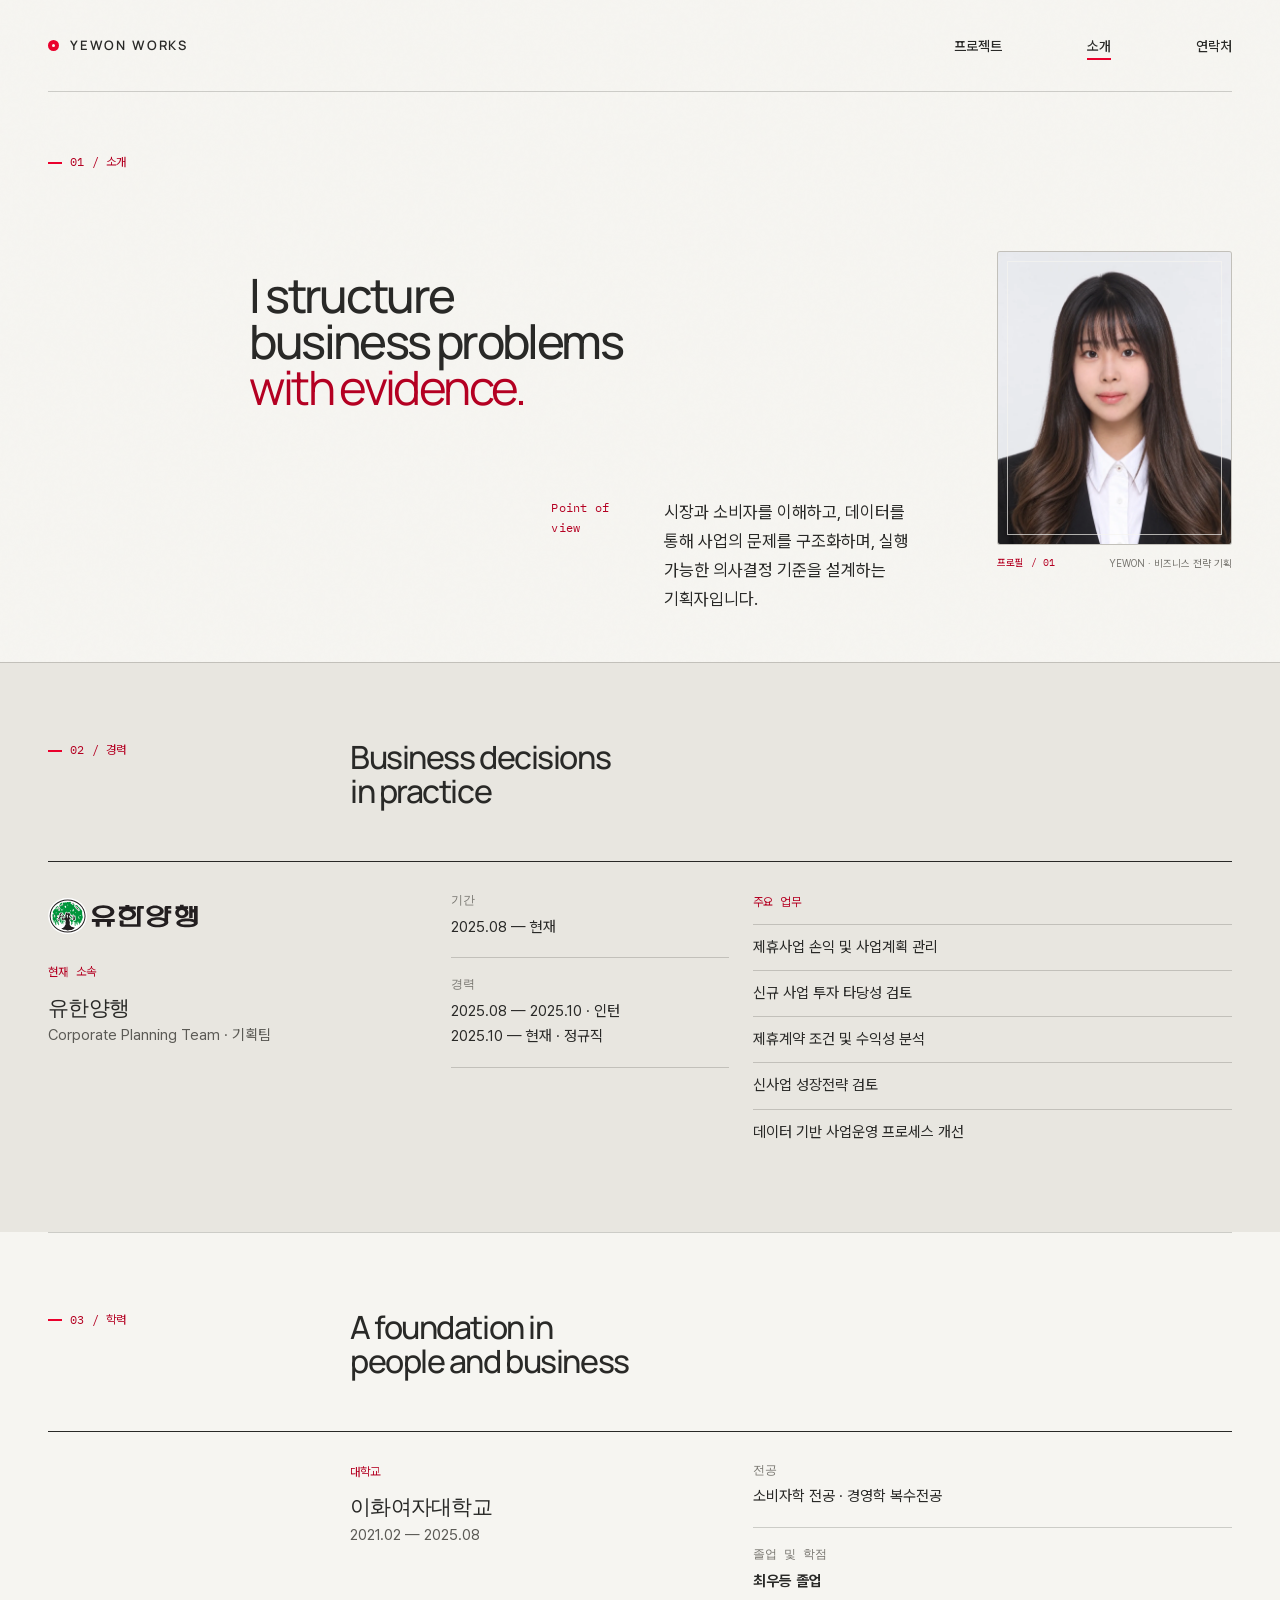
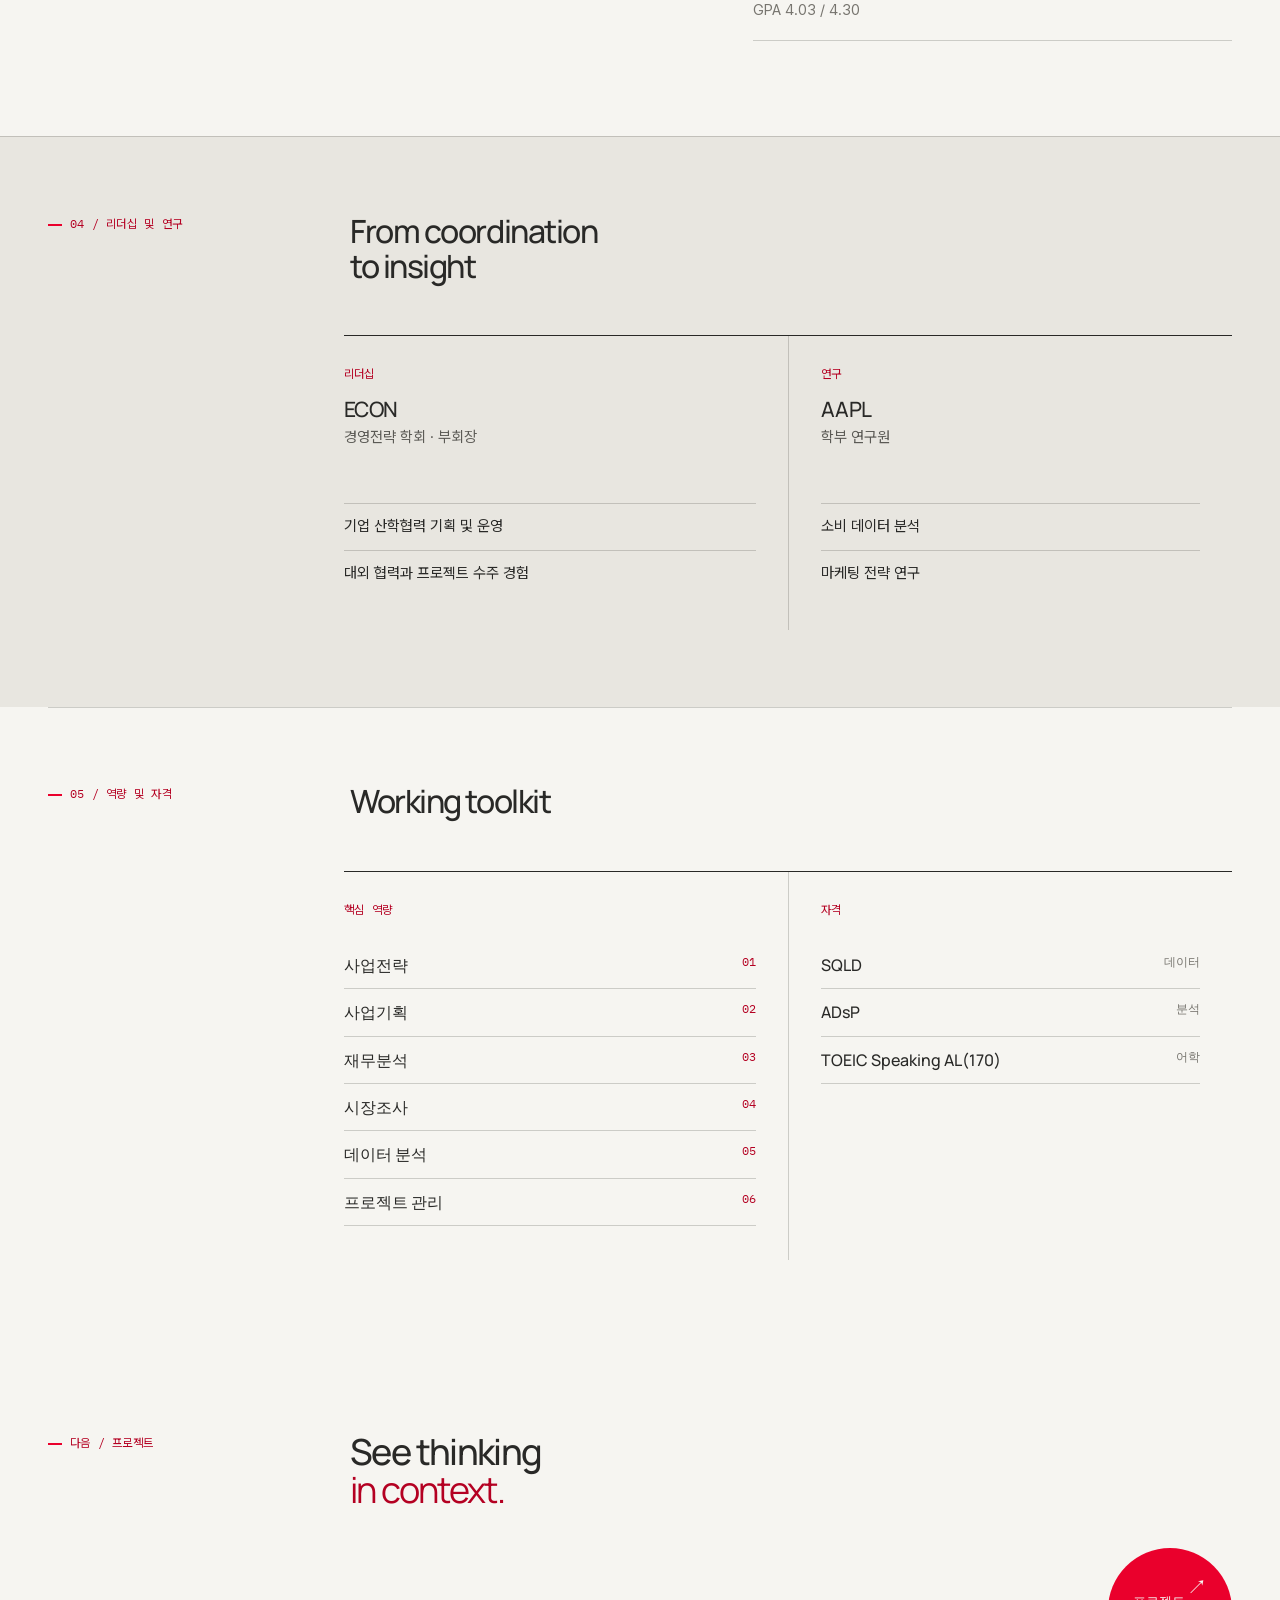
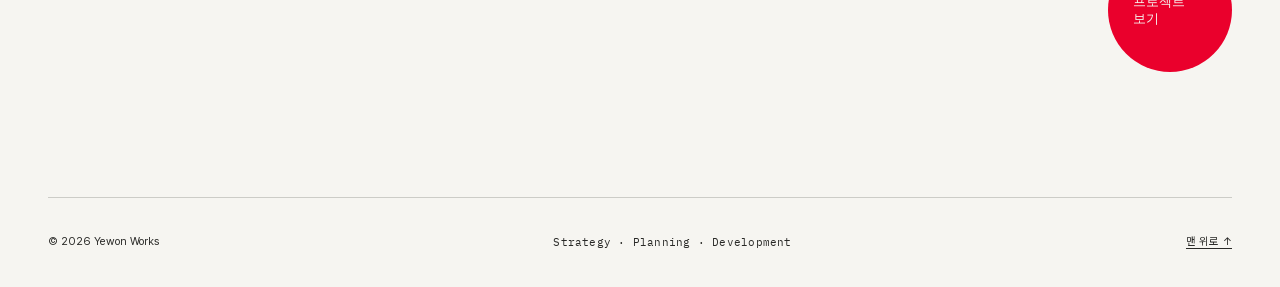
==== commit 692cfc2b: "메인 로고·프로젝트 상세 디자인 정리" ====
--- a/about.html
+++ b/about.html
@@ -32,7 +32,7 @@
         <div class="profile-section__heading reveal"><p class="section-index mono">02 / 경력</p><h2 id="experience-title">Business decisions<br>in practice</h2></div>
         <article class="experience-card reveal">
           <div class="experience-card__identity">
-            <span class="experience-logo"><img src="assets/images/logos/yuhan-corporation.png" alt="유한양행 공식 로고" width="160" height="64"></span>
+            <span class="experience-logo"><img src="assets/images/logos/yuhan-corporation.svg" alt="유한양행 공식 로고" width="160" height="64"></span>
             <p class="item-type mono">현재 소속</p>
             <h3>유한양행</h3>
             <p>Corporate Planning Team · 기획팀</p>
@@ -51,7 +51,6 @@
               <li>데이터 기반 사업운영 프로세스 개선</li>
             </ul>
           </div>
-          <p class="disclosure-note mono">공개 프로필 · 계약, 재무 수치 및 제휴사 비공개 정보 제외</p>
         </article>
       </div>
     </section>
--- a/assets/css/v9-quality.css
+++ b/assets/css/v9-quality.css
@@ -103,10 +103,6 @@
   margin-right: 8px;
   background: var(--sk-red);
   vertical-align: middle;
-}
-
-.choice-panel {
-  box-shadow: inset 0 3px 0 var(--sk-orange);
 }
 
 .featured-outcome__metric > div:first-child dd {
@@ -297,27 +293,29 @@
   display: grid;
   place-items: center;
   padding: clamp(20px, 2vw, 30px);
-  border-top: 3px solid var(--sk-yellow);
-  background:
-    linear-gradient(135deg, rgba(234, 0, 44, .045), transparent 65%),
-    var(--paper-2);
-}
-
-.featured-card__visual--logo .organization-logo {
-  width: min(100%, 224px);
-  min-width: 0;
-  height: 76px;
-  padding: 14px 18px;
-  box-shadow: inset 0 2px 0 var(--sk-red);
-}
-
-.featured-card__visual--logo .organization-logo--wide-wordmark {
-  width: min(100%, 240px);
-}
-
-.featured-card__visual--logo .organization-logo img {
+  background: none;
+}
+
+.featured-logo {
+  display: block;
+  width: min(100%, 250px);
+  height: 72px;
   object-fit: contain;
   object-position: center;
+}
+
+/* Center the logo between the card number and the title: the logo cell starts under the
+   number column, offset by the "01" label width (26px) plus the grid gap (24px). */
+@media (min-width: 701px) {
+  .featured-card > * {
+    grid-row: 1;
+  }
+
+  .featured-card__visual--logo {
+    grid-column-start: 1;
+    padding-left: 50px;
+    padding-right: 0;
+  }
 }
 
 @media (max-width: 700px) {
@@ -325,8 +323,8 @@
     padding: 18px;
   }
 
-  .featured-card__visual--logo .organization-logo {
-    height: 68px;
+  .featured-logo {
+    height: 64px;
   }
 }
 
@@ -451,8 +449,6 @@
 
 .v8-overview__logic article:last-child {
   border-right: 1px solid var(--line);
-  background: var(--sage-pale);
-  box-shadow: inset 0 3px 0 var(--sk-yellow);
 }
 
 .v8-overview__logic span,
@@ -538,11 +534,6 @@
   word-break: keep-all;
 }
 
-.decision-visual--orchestration .viz-step:nth-child(2),
-.decision-visual--orchestration .viz-step:nth-child(3) {
-  margin-left: 18px;
-}
-
 .decision-visual--validation figcaption {
   margin-top: 12px;
   padding: 11px 14px;
@@ -740,13 +731,14 @@
   gap: 18px 30px;
   margin-top: 34px;
   padding: 32px 34px;
-  background: var(--sage);
-  color: #fff;
+  border: 1px solid var(--line);
+  background:
+    linear-gradient(125deg, rgba(234, 0, 44, .09), transparent 58%),
+    var(--paper-2);
 }
 
 .choice-panel > span {
   margin: 0;
-  color: rgba(255, 255, 255, .72);
 }
 
 .choice-panel p {
@@ -758,7 +750,7 @@
 
 .choice-panel small {
   grid-column: 2;
-  color: rgba(255, 255, 255, .76);
+  color: var(--muted);
   line-height: 1.65;
   word-break: keep-all;
 }
@@ -1065,6 +1057,10 @@
   overflow-wrap: anywhere;
 }
 
+.contact-footnote {
+  font-family: var(--font-sans);
+}
+
 @media (max-width: 1180px) {
   .v8-overview__head {
     grid-template-columns: minmax(0, 1fr) minmax(300px, .82fr);
@@ -1297,11 +1293,6 @@
     word-break: normal;
   }
 
-  .decision-visual--orchestration .viz-step:nth-child(2),
-  .decision-visual--orchestration .viz-step:nth-child(3) {
-    margin-left: 0;
-  }
-
   .viz-branch {
     grid-template-columns: 1fr;
   }
